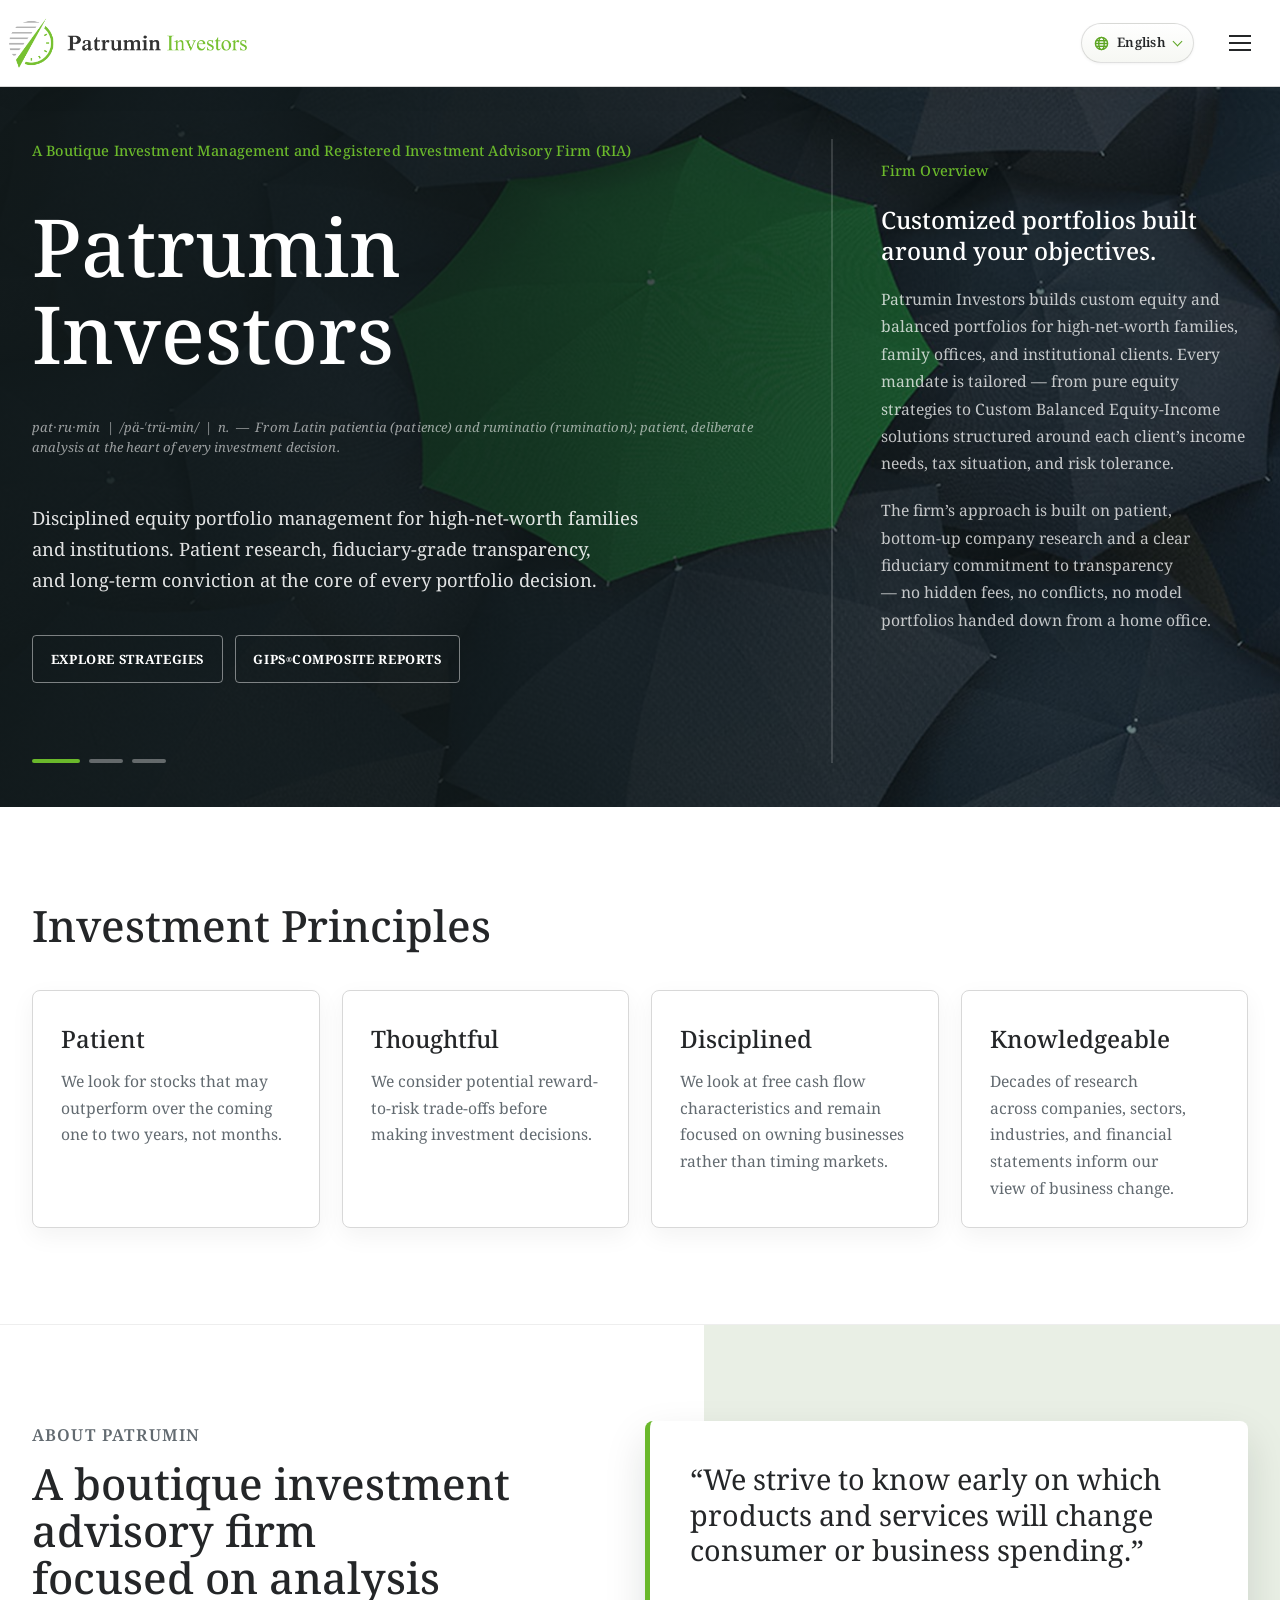
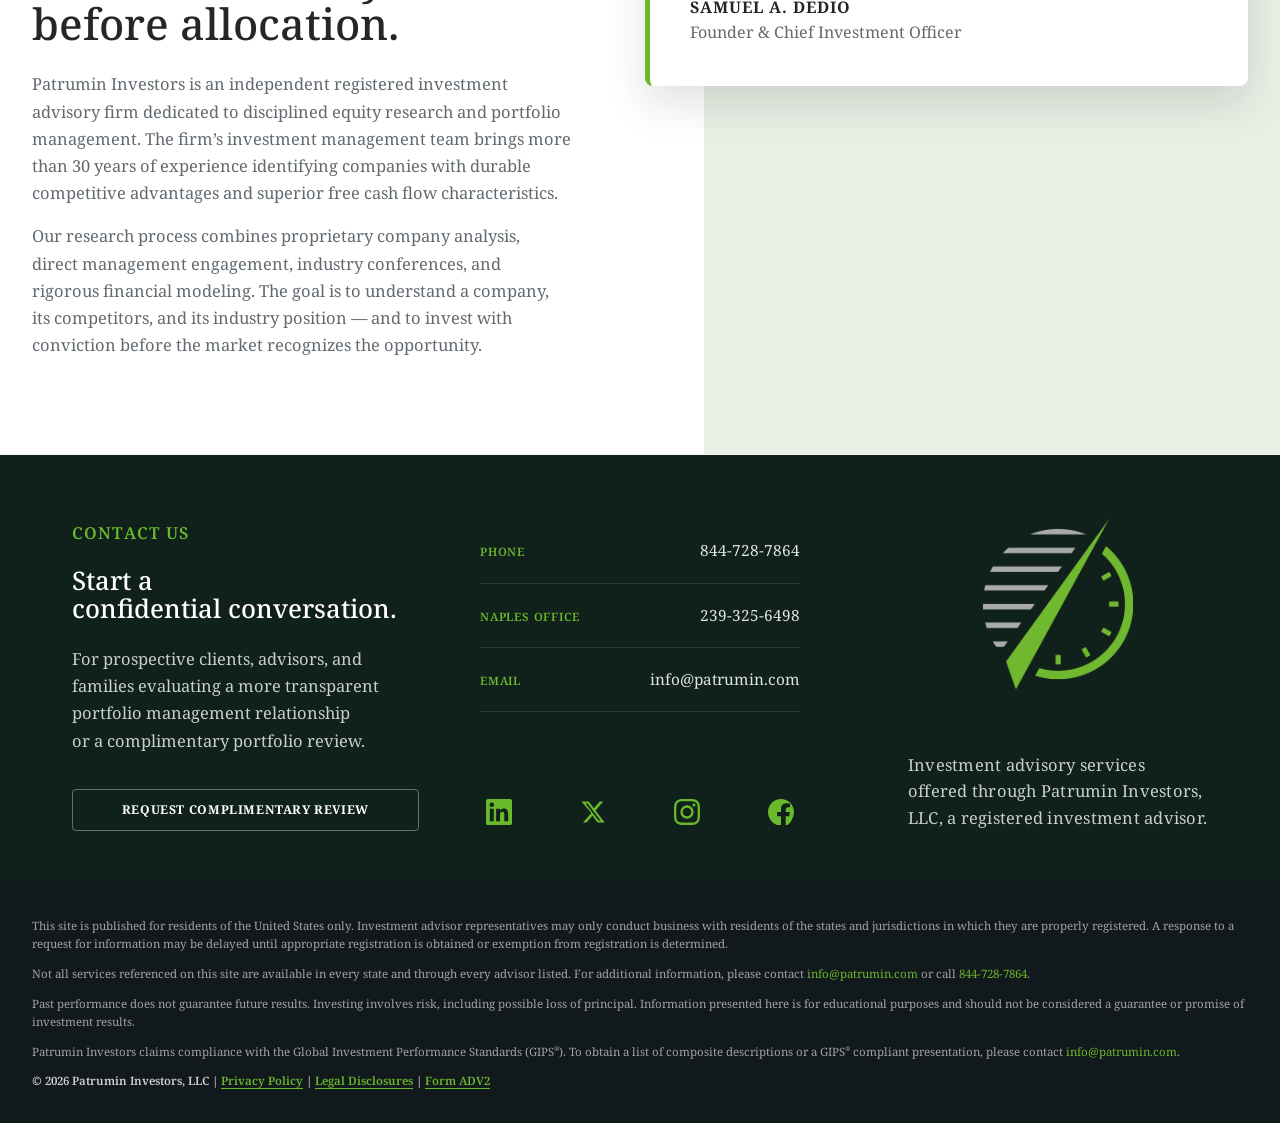
==== index.html @ ccf912de "made more visual changes" ====
<!DOCTYPE html>

<html lang="en">
<head>
<meta charset="utf-8"/>
<meta content="width=device-width, initial-scale=1" name="viewport"/>
<title>Patrumin Investors | Disciplined Equity Portfolio Management</title>
<meta content="Patrumin Investors is a boutique registered investment advisor focused on disciplined equity portfolio management, fiduciary transparency, and long-term company research." name="description"/>
<link href="styles.css?v=37" rel="stylesheet"/>
</head>
<body>
<a class="skip-link" data-i18n="skip" href="#main">Skip to content</a>
<header class="site-header">
<nav aria-label="Primary navigation" class="main-nav">
<a aria-label="Patrumin Investors home" class="brand" href="index.html">
<img alt="Patrumin Investors" src="assets/patrumin-logo-clean.png"/>
</a>
<button aria-controls="site-menu" aria-expanded="false" class="nav-toggle" type="button">
<span class="nav-toggle__line"></span>
<span class="nav-toggle__line"></span>
<span class="nav-toggle__line"></span>
<span class="sr-only">Menu</span>
</button>
<div class="nav-links" id="site-menu">
<a data-i18n="navPhilosophy" href="index.html#philosophy">Investment Philosophy</a>
<div class="nav-item nav-item--has-menu">
<a class="nav-trigger" data-i18n="navStrategies" href="strategies.html">Equity Strategies</a>
<div aria-label="Equity investment strategies" class="nav-menu">
<a data-i18n="navSmallcap" href="strategies.html#strategy-smallcap">U.S. Smallcap Equity</a>
<a data-i18n="navDividends" href="strategies.html#strategy-dividends-plus">U.S. Dividends Plus+</a>
<a data-i18n="navAllcap" href="strategies.html#strategy-allcap">U.S. Allcap Equity</a>
<a data-i18n="navSmicrocap" href="strategies.html#strategy-smicrocap">U.S. SMICROCAP Growth</a>
<a data-i18n="navBalancedEqIncome" href="strategies.html#strategy-balanced-equity-income">Custom Balanced Equity-Income</a>
<a data-i18n="navCustomBalanced" href="strategies.html#strategy-custom-balanced">Custom Balanced</a>
</div>
</div>
<a data-i18n="navGipsComposite" href="gips.html">GIPS<sup class="reg">®</sup> Reports</a>
<a data-i18n="navPerformance" href="performance.html">Equity Performance</a>
<a data-i18n="navInsights" href="insights.html">Insights</a>
<a data-i18n="navAbout" href="about.html">About</a>
<a data-i18n="navContact" href="#contact">Contact Us</a>
</div>
<div aria-label="Utilities" class="nav-aux">
<label class="language-switch" for="language-select">
<svg aria-hidden="true" class="lang-globe" fill="none" height="13" stroke="currentColor" stroke-width="1.5" viewbox="0 0 16 16" width="13"><circle cx="8" cy="8" r="6.5"></circle><ellipse cx="8" cy="8" rx="2.9" ry="6.5"></ellipse><line x1="1.5" x2="14.5" y1="8" y2="8"></line><line x1="2" x2="14" y1="5" y2="5"></line><line x1="2" x2="14" y1="11" y2="11"></line></svg>
<span aria-hidden="true" class="language-switch__label">English</span>
<select aria-label="Select language" id="language-select">
<option value="en">English</option>
<option value="zh">中文</option>
<option value="es">Español</option>
<option value="fr">Français</option>
<option value="ja">日本語</option>
</select>
</label>
</div>
</nav>
</header>
<main id="main">
<!-- ── Hero ─────────────────────────────────────────────────── -->
<section aria-labelledby="hero-title" class="hero" id="home">
<div aria-hidden="true" class="hero-media">
<div class="hero-slide hero-slide--photo-one is-active"></div>
<div class="hero-slide hero-slide--photo-two"></div>
<div class="hero-slide hero-slide--photo-three"></div>
</div>
<div class="hero__content section-shell">
<div class="hero__left">
          <p class="eyebrow" data-i18n="heroEyebrow">A Boutique Investment Management and Registered Investment Advisory Firm (RIA)</p>
          <h1 data-i18n="heroTitle" id="hero-title">Patrumin Investors</h1>
          <div aria-label="Etymology of Patrumin" class="hero-definition">
            <span data-i18n="heroDefinition">pat&#183;ru&#183;min&nbsp;&nbsp;|&nbsp;&nbsp;/p&#228;-&#712;tr&#252;-min/&nbsp;&nbsp;|&nbsp;&nbsp;n.&nbsp;&nbsp;&mdash;&nbsp;&nbsp;From Latin <em>patientia</em> (patience) and <em>ruminatio</em> (rumination); patient, deliberate analysis at the heart of every investment decision.</span>
          </div>
          <p data-i18n="heroSubtitle">Disciplined equity portfolio management for high-net-worth families and institutions. Patient research, fiduciary-grade transparency, and long-term conviction at the core of every portfolio decision.</p>
          <div class="button-row">
            <a class="button button--primary" data-i18n="heroPrimary" href="strategies.html">Explore Strategies</a>
            <a class="button button--secondary" data-i18n="heroSecondary" href="gips.html">GIPS<sup class="reg">&reg;</sup> Composite Reports</a>
          </div>
          <div aria-label="Hero image carousel" class="hero-controls">
            <button class="hero-dot is-active" type="button" data-slide="0" aria-label="Show hero image 1" aria-current="true"></button>
            <button class="hero-dot" type="button" data-slide="1" aria-label="Show hero image 2"></button>
            <button class="hero-dot" type="button" data-slide="2" aria-label="Show hero image 3"></button>
          </div>
        </div>
<div class="hero__right">
<p class="eyebrow" data-i18n="heroRightEyebrow">Firm Overview</p>
<h2 class="hero__right-heading" data-i18n="heroRightTitle">Customized portfolios built around your objectives.</h2>
<p data-i18n="heroRightP1">Patrumin Investors builds custom equity and balanced portfolios for high-net-worth families, family offices, and institutional clients. Every mandate is tailored — from pure equity strategies to Custom Balanced Equity-Income solutions structured around each client’s income needs, tax situation, and risk tolerance.</p>
<p data-i18n="heroRightP2">The firm’s approach is built on patient, bottom-up company research and a clear fiduciary commitment to transparency — no hidden fees, no conflicts, no model portfolios handed down from a home office.</p>
</div>
</div>
</section>
<!-- ── Firm Overview ──────────────────────────────────────────── -->
<section class="overview section-padding">
<div class="section-shell overview__grid" data-i18n-html="overview">
<div>
<p class="eyebrow">Firm Overview</p>
<h2>Customized portfolios built around your objectives.</h2>
</div>
<div class="overview__copy">
<p>
              Patrumin Investors builds custom equity and balanced portfolios for high-net-worth families, family offices, and institutional clients. Every mandate is tailored — from pure equity strategies to Custom Balanced Equity-Income solutions that combine stock selection with fixed income, structured around each client’s income needs, tax situation, and risk tolerance.
            </p>
<p>
              The firm’s approach is built on patient, bottom-up company research and a clear fiduciary commitment to transparency — no hidden fees, no conflicts, no model portfolios handed down from a home office.
            </p>
</div>
</div>
</section>
<!-- ── Investment Principles ──────────────────────────────────── -->
<section aria-labelledby="principles-title" class="principles section-padding" id="philosophy">
<div class="section-shell" data-i18n-html="principles">
<div class="section-heading">
<h2 id="principles-title">Investment Principles</h2>
</div>
<div class="card-grid card-grid--four">
<article class="principle-card">
<h3>Patient</h3>
<p>We look for stocks that may outperform over the coming one to two years, not months.</p>
</article>
<article class="principle-card">
<h3>Thoughtful</h3>
<p>We consider potential reward-to-risk trade-offs before making investment decisions.</p>
</article>
<article class="principle-card">
<h3>Disciplined</h3>
<p>We look at free cash flow characteristics and remain focused on owning businesses rather than timing markets.</p>
</article>
<article class="principle-card">
<h3>Knowledgeable</h3>
<p>Decades of research across companies, sectors, industries, and financial statements inform our view of business change.</p>
</article>
</div>
</div>
</section>
<!-- ── About Patrumin ─────────────────────────────────────────── -->
<section aria-labelledby="about-title" class="about section-padding" id="about">
<div class="section-shell about__grid" data-i18n-html="about">
<div class="about__main">
<p class="eyebrow">About Patrumin</p>
<h2 id="about-title">A boutique investment advisory firm focused on analysis before allocation.</h2>
<p>
              Patrumin Investors is an independent registered investment advisory firm dedicated
              to disciplined equity research and portfolio management. The firm’s investment
              management team brings more than 30 years of experience identifying companies
              with durable competitive advantages and superior free cash flow characteristics.
            </p>
<p>
              Our research process combines proprietary company analysis, direct management
              engagement, industry conferences, and rigorous financial modeling. The goal is
              to understand a company, its competitors, and its industry position — and to
              invest with conviction before the market recognizes the opportunity.
            </p>
</div>
<aside aria-labelledby="leader-title" class="leader-panel">
<p class="quote">
              “We strive to know early on which products and services will
              change consumer or business spending.”
            </p>
<h3 id="leader-title">Samuel A. Dedio</h3>
<p>Founder &amp; Chief Investment Officer</p>
</aside>
</div>
</section>
<!-- ── Contact ────────────────────────────────────────────────── -->
<section aria-labelledby="contact-title" class="contact section-padding" id="contact">
<div class="section-shell contact__grid">
<div>
<p class="eyebrow" data-i18n="contactEyebrow">Contact Us</p>
<h2 data-i18n="contactTitle" id="contact-title">Start a confidential conversation.</h2>
<p data-i18n="contactBlurb">
              For prospective clients, advisors, and families evaluating a more
              transparent portfolio management relationship or a complimentary
              portfolio review.
            </p>
<a class="button button--primary" href="mailto:info@patrumin.com?subject=Patrumin%20Portfolio%20Review%20Request"><span data-i18n="contactCta">Request Complimentary Review</span></a>
</div>
<div aria-label="Contact options" class="contact-actions">
<a class="contact-link" href="tel:+18447287864">
<span data-i18n="contactPhoneLabel">Phone</span>
              844-728-7864
            </a>
<a class="contact-link" href="tel:+12393256498">
<span data-i18n="contactOfficeLabel">Naples Office</span>
              239-325-6498
            </a>
<a class="contact-link" href="mailto:info@patrumin.com">
<span data-i18n="contactEmailLabel">Email</span>
              info@patrumin.com
            </a>
<div aria-label="Social media links" class="contact-social">
<a aria-label="Patrumin Investors on LinkedIn" class="social-btn linkedin" href="https://www.linkedin.com/company/10127582" rel="noopener noreferrer" target="_blank">
<svg aria-hidden="true" fill="currentColor" height="22" viewbox="0 0 24 24" width="22"><path d="M20.447 20.452h-3.554v-5.569c0-1.328-.027-3.037-1.852-3.037-1.853 0-2.136 1.445-2.136 2.939v5.667H9.351V9h3.414v1.561h.046c.477-.9 1.637-1.85 3.37-1.85 3.601 0 4.267 2.37 4.267 5.455v6.286zM5.337 7.433a2.062 2.062 0 01-2.063-2.065 2.064 2.064 0 112.063 2.065zm1.782 13.019H3.555V9h3.564v11.452zM22.225 0H1.771C.792 0 0 .774 0 1.729v20.542C0 23.227.792 24 1.771 24h20.451C23.2 24 24 23.227 24 22.271V1.729C24 .774 23.2 0 22.222 0h.003z"></path></svg>
</a>
<a aria-label="Patrumin Investors on X" class="social-btn x-corp" href="https://x.com/Patrumin" rel="noopener noreferrer" target="_blank">
<svg aria-hidden="true" fill="currentColor" height="22" viewbox="0 0 24 24" width="22"><path d="M18.244 2.25h3.308l-7.227 8.26 8.502 11.24H16.17l-4.714-6.231-5.401 6.231H2.748l7.73-8.835L1.254 2.25H8.08l4.713 6.231zm-1.161 17.52h1.833L7.084 4.126H5.117z"></path></svg>
</a>
<a aria-label="Patrumin Investors on Instagram" class="social-btn instagram" href="https://www.instagram.com/patrumininvestors" rel="noopener noreferrer" target="_blank">
<svg aria-hidden="true" fill="url(#ig-gradient)" height="22" viewbox="0 0 24 24" width="22"><defs><radialGradient id="ig-gradient" cx="0.3" cy="1.07" r="1.35"><stop offset="0" stop-color="#fdf497"/><stop offset="0.05" stop-color="#fdf497"/><stop offset="0.45" stop-color="#fd5949"/><stop offset="0.6" stop-color="#d6249f"/><stop offset="0.9" stop-color="#285AEB"/></radialGradient></defs><path d="M12 0C8.74 0 8.333.015 7.053.072 5.775.132 4.905.333 4.14.63c-.789.306-1.459.717-2.126 1.384S.935 3.35.63 4.14C.333 4.905.131 5.775.072 7.053.012 8.333 0 8.74 0 12c0 3.259.014 3.668.072 4.948.06 1.277.261 2.148.558 2.913.306.788.717 1.459 1.384 2.126.667.666 1.336 1.079 2.126 1.384.766.296 1.636.499 2.913.558C8.333 23.988 8.74 24 12 24c3.259 0 3.668-.014 4.948-.072 1.277-.06 2.148-.262 2.913-.558.788-.306 1.459-.718 2.126-1.384.666-.667 1.079-1.335 1.384-2.126.296-.765.499-1.636.558-2.913.06-1.28.072-1.689.072-4.948 0-3.259-.014-3.667-.072-4.947-.06-1.277-.262-2.149-.558-2.913-.306-.789-.718-1.459-1.384-2.126C21.319 1.347 20.651.935 19.86.63c-.765-.297-1.636-.499-2.913-.558C15.667.012 15.26 0 12 0zm0 2.16c3.203 0 3.585.016 4.85.071 1.17.055 1.805.249 2.227.415.562.217.96.477 1.382.896.419.42.679.819.896 1.381.164.422.36 1.057.413 2.227.057 1.266.07 1.646.07 4.85s-.015 3.585-.074 4.85c-.061 1.17-.256 1.805-.421 2.227-.224.562-.479.96-.899 1.382-.419.419-.824.679-1.38.896-.42.164-1.065.36-2.235.413-1.274.057-1.649.07-4.859.07-3.211 0-3.586-.015-4.859-.074-1.171-.061-1.816-.256-2.236-.421-.569-.224-.96-.479-1.379-.899-.421-.419-.69-.824-.9-1.38-.165-.42-.359-1.065-.42-2.235-.045-1.26-.061-1.649-.061-4.844 0-3.196.016-3.586.061-4.861.061-1.17.255-1.814.42-2.234.21-.57.479-.96.9-1.381.419-.419.81-.689 1.379-.898.42-.166 1.051-.361 2.221-.421 1.275-.045 1.65-.06 4.859-.06l.045.03zm0 3.678a6.162 6.162 0 100 12.324 6.162 6.162 0 000-12.324zM12 16c-2.21 0-4-1.79-4-4s1.79-4 4-4 4 1.79 4 4-1.79 4-4 4zm7.846-10.405a1.441 1.441 0 01-2.88 0 1.44 1.44 0 012.88 0z"></path></svg>
</a>
<a aria-label="Patrumin Investors on Facebook" class="social-btn facebook" href="https://www.facebook.com/patrumin" rel="noopener noreferrer" target="_blank">
<svg aria-hidden="true" fill="currentColor" height="22" viewbox="0 0 24 24" width="22"><path d="M24 12.073c0-6.627-5.373-12-12-12s-12 5.373-12 12c0 5.99 4.388 11.954 12 12.873v-9.107H8.468V12.06h3.532V9.39c0-3.487 2.078-5.415 5.253-5.415 1.522 0 3.114.272 3.114.272v3.427h-1.754c-1.726 0-2.265 1.072-2.265 2.17v2.21h3.85l-.615 3.807h-3.235v9.108C19.612 24.027 24 18.062 24 12.073z"></path></svg>
</a>
</div>
</div>
<div class="contact-brand">
<img alt="Patrumin Investors" class="contact-brand__mark" src="assets/patrumin-mark-hd.png"/>
<p class="contact-brand__note" data-i18n="footerAdvisory">Investment advisory services offered through Patrumin Investors, LLC, a registered investment advisor.</p>
</div>
</div>
</section>
</main>
<footer class="site-footer">
<div class="section-shell footer-disclosures" data-i18n-html="footerDisclosures">
<p>This site is published for residents of the United States only. Investment advisor representatives may only conduct business with residents of the states and jurisdictions in which they are properly registered. A response to a request for information may be delayed until appropriate registration is obtained or exemption from registration is determined.</p>
<p>Not all services referenced on this site are available in every state and through every advisor listed. For additional information, please contact <a href="mailto:info@patrumin.com">info@patrumin.com</a> or call <a href="tel:+18447287864">844-728-7864</a>.</p>
<p>Past performance does not guarantee future results. Investing involves risk, including possible loss of principal. Information presented here is for educational purposes and should not be considered a guarantee or promise of investment results.</p>
<p>Patrumin Investors claims compliance with the Global Investment Performance Standards (GIPS<sup class="reg">®</sup>). To obtain a list of composite descriptions or a GIPS<sup class="reg">®</sup> compliant presentation, please contact <a href="mailto:info@patrumin.com">info@patrumin.com</a>.</p>
<p class="footer-meta">© 2026 Patrumin Investors, LLC | <a href="privacy.html">Privacy Policy</a> | <a href="legal.html">Legal Disclosures</a> | <a href="https://www.patrumin.com/form-adv" rel="noopener" target="_blank">Form ADV2</a></p>
</div>
</footer>
<!-- GIPS<sup class="reg">®</sup> Email Capture Modal -->
<div aria-hidden="true" aria-labelledby="gips-modal-title" aria-modal="true" class="gips-modal" id="gips-modal" role="dialog">
<div class="gips-modal__backdrop" onclick="closeGipsModal()"></div>
<div class="gips-modal__box" role="document">
<button aria-label="Close dialog" class="gips-modal__close" onclick="closeGipsModal()">×</button>
<p class="card-kicker" id="gips-modal-report-name"></p>
<h3 id="gips-modal-title">Access GIPS<sup class="reg">®</sup> Composite Report</h3>
<p class="gips-modal__desc" data-i18n="gipsModalDesc">Please provide your contact information. Patrumin Investors maintains a record of all composite report distributions as required under GIPS<sup class="reg">®</sup> standards.</p>
<form id="gips-download-form" novalidate="">
<div class="gips-modal__field">
<label data-i18n="gipsModalNameLabel" for="gips-name">Full Name <span aria-hidden="true" class="gips-modal__req">*</span></label>
<input autocomplete="name" id="gips-name" placeholder="First and last name" required="" type="text"/>
</div>
<div class="gips-modal__field">
<label data-i18n="gipsModalEmailLabel" for="gips-email">Email Address <span aria-hidden="true" class="gips-modal__req">*</span></label>
<input autocomplete="email" id="gips-email" placeholder="your@email.com" required="" type="email"/>
</div>
<button class="button button--primary gips-modal__submit" data-i18n="gipsModalSubmit" type="submit">Access Report</button>
<p class="gips-modal__privacy" data-i18n="gipsModalPrivacy">By submitting this form, you agree to receive communications from Patrumin Investors regarding its services. We will never sell your personal information to third parties. A record of this submission is retained as required under GIPS<sup class="reg">®</sup> standards.</p>
</form>
<div class="gips-modal__success" id="gips-modal-success" style="display:none;">
<p data-i18n="gipsModalThanks"><strong>Thanks for your interest!</strong></p>
<div class="gips-modal__check">✓</div>
<p class="gips-modal__note" id="gips-modal-note"></p>
<button class="button button--primary gips-modal__submit" data-i18n="gipsModalClose" onclick="closeGipsModal()">Close</button>
</div>
</div>
</div>
<script src="script.js?v=15"></script>
</body>
</html>
---- styles.css ----
@import url('https://fonts.googleapis.com/css2?family=Noto+Serif:ital,wght@0,400;0,500;0,700;1,400&display=swap');

:root {
  --green: #6ab82b;
  --green-dark: #5da522;
  --green-hover: #4a8a1a;
  --brand-gray: #b2b2b2;
  --charcoal: #242628;
  --charcoal-2: #303438;
  --ink: #1d2023;
  --muted: #626a70;
  --line: #d8d8d8;
  --soft-line: #eeeeee;
  --white: #ffffff;
  --off-white: #f6f7f3;
  --mist: #e9efe5;
  --deep: #11191d;
  --shadow: 0 18px 42px rgba(18, 28, 24, 0.13);
  --header-height: 76px;
  --font-body: "Iskoola Pota", "Noto Serif", Georgia, "Times New Roman", serif;
  --font-heading: "Iskoola Pota", "Noto Serif", Georgia, "Times New Roman", serif;
}

* {
  box-sizing: border-box;
}

html {
  scroll-behavior: smooth;
}

html,
body {
  overflow-x: clip; /* hard stop on sideways scroll from any stray wide element */
}

body {
  margin: 0;
  color: var(--ink);
  background: var(--white);
  font-family: var(--font-body);
  font-size: 16px;
  line-height: 1.65;
  text-rendering: optimizeLegibility;
}

body.nav-open {
  overflow: hidden;
}

img {
  display: block;
  max-width: 100%;
}

a {
  color: inherit;
  text-decoration: none;
}

a:hover {
  color: var(--green-dark);
}

p {
  margin: 0;
}

p + p {
  margin-top: 1rem;
}

h1,
h2,
h3 {
  margin: 0;
  color: var(--charcoal);
  font-family: var(--font-heading);
  font-weight: 500;
  line-height: 1.08;
  letter-spacing: 0;
}

h1 {
  color: var(--white);
  font-size: 4rem;
}

h2 {
  font-size: 2.7rem;
}

h3 {
  font-size: 1.35rem;
}

.skip-link {
  position: absolute;
  left: 1rem;
  top: 1rem;
  z-index: 1000;
  padding: 0.75rem 1rem;
  color: var(--white);
  background: var(--charcoal);
  transform: translateY(-150%);
}

.skip-link:focus {
  transform: translateY(0);
}

:focus-visible {
  outline: 2px solid rgba(93, 165, 34, 0.55);
  outline-offset: 3px;
}

.section-shell {
  width: calc(100% - 64px);
  max-width: none;
  margin: 0 auto;
}

.section-padding {
  padding: 96px 0;
}

.section-padding--topless {
  padding-top: 0;
}

.site-header {
  position: sticky;
  top: 0;
  z-index: 100;
  background: rgba(255, 255, 255, 0.97);
  border-bottom: 1px solid var(--soft-line);
  box-shadow: 0 8px 24px rgba(0, 0, 0, 0.04);
  backdrop-filter: blur(14px);
}

.topline {
  color: var(--white);
  background: var(--charcoal);
  font-size: 0.8rem;
}

.topline__inner {
  width: min(1180px, calc(100% - 48px));
  min-height: 48px;
  margin: 0 auto;
  padding: 0.45rem 0;
  display: flex;
  align-items: center;
  justify-content: space-between;
  gap: 1rem;
}

.topline__inner > span {
  color: rgba(255, 255, 255, 0.86);
  font-size: 0.76rem;
  font-weight: 600;
  text-transform: uppercase;
  letter-spacing: 0.04em;
}

.topline a {
  font-weight: 600;
}

.topline__actions {
  display: flex;
  align-items: center;
  justify-content: flex-end;
  gap: 0.75rem;
}

/* ── Social icons ── */
.social-links {
  display: flex;
  align-items: center;
  gap: 0.4rem;
}

.social-links a {
  width: 32px;
  height: 32px;
  display: inline-flex;
  align-items: center;
  justify-content: center;
  border: 1px solid rgba(255, 255, 255, 0.22);
  border-radius: 999px;
  color: var(--white);
  background: rgba(255, 255, 255, 0.08);
  font-size: 0.72rem;
  font-weight: 800;
  line-height: 1;
  transition:
    background-color 220ms ease,
    border-color 220ms ease,
    color 220ms ease,
    transform 220ms ease;
}

/* Platform-specific hover colours */
.social-links a.social-link--linkedin:hover,
.social-links a.social-link--linkedin:focus-visible {
  background: #0A66C2;
  border-color: #0A66C2;
  color: var(--white);
  transform: translateY(-1px);
}

.social-links a.social-link--x:hover,
.social-links a.social-link--x:focus-visible {
  background: #111111;
  border-color: #111111;
  color: var(--white);
  transform: translateY(-1px);
}

.social-links a.social-link--facebook:hover,
.social-links a.social-link--facebook:focus-visible {
  background: #1877F2;
  border-color: #1877F2;
  color: var(--white);
  transform: translateY(-1px);
}

/* Footer social on dark bg */
.footer-social .social-links a.social-link--linkedin:hover {
  background: #0A66C2;
  border-color: #0A66C2;
}
.footer-social .social-links a.social-link--x:hover {
  background: #111111;
  border-color: #111111;
}
.footer-social .social-links a.social-link--facebook:hover {
  background: #1877F2;
  border-color: #1877F2;
}

/* ── Language switcher ── */
.language-switch {
  position: relative;
  display: inline-flex;
  align-items: center;
  min-height: 32px;
  gap: 0.35rem;
  padding: 0 0.65rem;
  border: 1px solid rgba(255, 255, 255, 0.18);
  border-radius: 999px;
  color: rgba(255, 255, 255, 0.7);
  background: rgba(255, 255, 255, 0.06);
  font-size: 0.74rem;
  font-weight: 500;
  transition: border-color 200ms ease;
}

.language-switch:hover {
  border-color: rgba(255, 255, 255, 0.32);
}

.language-switch::after {
  content: "";
  width: 6px;
  height: 6px;
  flex-shrink: 0;
  border-right: 1.5px solid rgba(255,255,255,0.5);
  border-bottom: 1.5px solid rgba(255,255,255,0.5);
  transform: translateY(-2px) rotate(45deg);
  pointer-events: none;
}

.language-switch select {
  appearance: none;
  width: auto;
  min-width: 0;
  max-width: 72px;
  height: 30px;
  border: 0;
  border-radius: 0;
  color: var(--white);
  background: transparent;
  font: inherit;
  font-size: 0.74rem;
  padding: 0;
  cursor: pointer;
}

.language-switch select:focus-visible {
  outline: 0;
}

.language-switch:focus-within {
  outline: 2px solid rgba(106, 184, 43, 0.45);
  outline-offset: 2px;
}

.language-switch option {
  color: var(--white);
  background: var(--charcoal);
}

/* ── Main nav ── */
.main-nav {
  width: 100%;
  min-height: 76px;
  margin: 0;
  padding: 0 18px 0 8px;
  display: flex;
  align-items: center;
  gap: 1.5rem;
}

.brand {
  flex: 0 0 auto;
}

.brand img {
  width: 280px;
  height: auto;
}

.nav-links {
  flex: 1;
  display: flex;
  align-items: center;
  justify-content: flex-end;
  gap: 1.3rem;
  color: var(--charcoal);
  font-size: 0.84rem;
  font-weight: 500;
  letter-spacing: 0.01em;
}

.nav-links > a:not(.nav-cta),
.nav-trigger {
  position: relative;
  padding: 0.3rem 0;
  font-weight: 500;
  white-space: nowrap;
}

.nav-links > a:not(.nav-cta)::after,
.nav-trigger::after {
  content: "";
  position: absolute;
  left: 0;
  right: 0;
  bottom: 0;
  height: 2px;
  background: var(--green-dark);
  transform: scaleX(0);
  transform-origin: left;
  transition: transform 180ms ease;
}

.nav-links > a:not(.nav-cta):hover::after,
.nav-links > a:not(.nav-cta):focus-visible::after,
.nav-trigger:hover::after,
.nav-trigger:focus-visible::after {
  transform: scaleX(1);
}

.nav-item {
  position: relative;
}

/* ── Strategy submenu: hidden on desktop (plain link with underline
   highlight); shown inline inside the collapsed hamburger menu ── */
.nav-menu {
  display: none;
}

.nav-menu a {
  display: block;
  padding: 0.6rem 0.8rem;
  border-radius: 6px;
  color: var(--muted);
  font-size: 0.78rem;
  font-weight: 400;
  line-height: 1.3;
  letter-spacing: 0;
  transition: background 150ms ease, color 150ms ease;
}

.nav-menu a:hover,
.nav-menu a:focus-visible {
  color: var(--ink);
  background: var(--off-white);
}

/* ── Buttons ── */
.nav-cta,
.button {
  display: inline-flex;
  min-height: 42px;
  align-items: center;
  justify-content: center;
  padding: 0.7rem 1.1rem;
  border: 1px solid transparent;
  border-radius: 4px;
  font-family: var(--font-body);
  font-size: 0.8rem;
  font-weight: 700;
  line-height: 1.15;
  text-align: center;
  cursor: pointer;
  appearance: none;
  -webkit-appearance: none;
  text-transform: uppercase;
  letter-spacing: 0.04em;
  transition:
    background-color 420ms cubic-bezier(0.22, 1, 0.36, 1),
    border-color 420ms cubic-bezier(0.22, 1, 0.36, 1),
    color 420ms cubic-bezier(0.22, 1, 0.36, 1),
    box-shadow 420ms cubic-bezier(0.22, 1, 0.36, 1);
}

.nav-cta,
.button--primary,
.button--secondary {
  color: var(--white);
  background: var(--green-dark);
  border-color: transparent;
}

.nav-cta:hover,
.button--primary:hover,
.button--secondary:hover {
  color: var(--white);
  background: var(--green-hover);
  box-shadow: 0 6px 18px rgba(26, 74, 10, 0.22);
}

.nav-cta:active,
.button:active {
  transition-duration: 100ms;
}

/* Nav CTA — slightly more compact than hero/section buttons */
.nav-cta {
  min-height: 36px;
  padding: 0.5rem 0.9rem;
  font-size: 0.72rem;
}

.button-row {
  display: flex;
  flex-wrap: wrap;
  gap: 0.75rem;
  margin-top: 2rem;
}

.nav-toggle {
  display: none;
  width: 44px;
  height: 44px;
  align-items: center;
  justify-content: center;
  flex-direction: column;
  gap: 5px;
  border: none;
  background: transparent;
  cursor: pointer;
}

.nav-toggle__line {
  width: 22px;
  height: 2px;
  background: var(--charcoal);
  transition: transform 320ms cubic-bezier(0.22, 1, 0.36, 1);
}

/* Open menu: the lines drift apart; they glide back when it closes */
.main-nav.is-open .nav-toggle__line:first-child {
  transform: translateY(-4px);
}

.main-nav.is-open .nav-toggle__line:last-of-type {
  transform: translateY(4px);
}

.sr-only {
  position: absolute;
  width: 1px;
  height: 1px;
  padding: 0;
  margin: -1px;
  overflow: hidden;
  clip: rect(0, 0, 0, 0);
  white-space: nowrap;
  border: 0;
}

/* ── Nav utilities (formerly in topline) ── */
.nav-aux {
  flex-shrink: 0;
  display: flex;
  align-items: center;
  gap: 0.45rem;
  padding-left: 1rem;
  border-left: 1px solid var(--soft-line);
}

.nav-aux .social-links a {
  width: 28px;
  height: 28px;
  border-color: rgba(0, 0, 0, 0.13);
  color: var(--charcoal);
  background: transparent;
  font-size: 0.65rem;
}

.nav-aux .social-links a:hover,
.nav-aux .social-links a:focus-visible {
  border-color: transparent;
}

/* Language switcher — sleek pill with full language names */
.nav-aux .language-switch {
  min-height: 40px;
  gap: 0;
  padding: 0 12px; /* globe and chevron sit as far from the sides as from the top */
  color: var(--charcoal-2);
  background: linear-gradient(180deg, var(--white) 0%, var(--off-white) 100%);
  border: 1px solid rgba(0, 0, 0, 0.12);
  box-shadow: 0 1px 3px rgba(0, 0, 0, 0.05);
  transition:
    border-color 240ms ease,
    box-shadow 240ms ease,
    transform 240ms ease;
}

.nav-aux .language-switch:hover {
  border-color: var(--green-dark);
  box-shadow: 0 3px 14px rgba(93, 165, 34, 0.22);
  transform: translateY(-1px);
}

.nav-aux .language-switch::after {
  border-right-color: var(--green-dark);
  border-bottom-color: var(--green-dark);
}

/* Select stretches invisibly over the entire pill — every pixel is clickable.
   The visible text is the .language-switch__label span, synced by script.js. */
.nav-aux .language-switch select {
  position: absolute;
  inset: 0;
  width: 100%;
  max-width: none;
  height: 100%;
  opacity: 0;
  cursor: pointer;
}

.language-switch__label {
  flex: 1;
  text-align: center; /* centered between globe and chevron */
  padding: 0 8px;
  color: var(--charcoal);
  font-size: 0.82rem;
  font-weight: 600;
  letter-spacing: 0.02em;
  white-space: nowrap;
}

.nav-aux .lang-globe {
  width: 15px;
  height: 15px;
  color: var(--green-dark);
  opacity: 1;
}

.nav-aux .language-switch option {
  color: var(--ink);
  background: var(--white);
}

.lang-globe {
  flex-shrink: 0;
  opacity: 0.75;
}

main section[id] {
  scroll-margin-top: var(--header-height);
}

/* ── Hero ── */
.hero {
  position: relative;
  overflow: hidden;
  min-height: 680px;
  height: 80svh;
  max-height: 860px;
  display: flex;
  flex-direction: column;
  justify-content: center;
  color: var(--white);
  background: var(--deep);
}

/* Overview section is folded into the hero — hide standalone panel */
.overview {
  display: none;
}

.hero-media,
.hero-slide {
  position: absolute;
  inset: 0;
}

.hero-slide {
  opacity: 0;
  z-index: 1;
  background-position: center;
  background-size: cover;
  transition: opacity 900ms cubic-bezier(0.22, 1, 0.36, 1);
}

.hero-slide.is-active {
  opacity: 1;
  z-index: 2;
}

.hero-slide::after {
  content: "";
  position: absolute;
  inset: 0;
  background: linear-gradient(90deg, rgba(16, 24, 25, 0.94) 0%, rgba(16, 24, 25, 0.82) 42%, rgba(16, 24, 25, 0.48) 100%);
}

.hero-slide--photo-one {
  background-image: url("assets/patrumin-hero-slide-1.jpg");
}

.hero-slide--photo-two {
  background-image: url("assets/wall-street-sign.jpg");
  background-position: center 30%;
}

.hero-slide--photo-three {
  background-image: url("assets/charging-bull.jpg");
  background-position: center 40%;
}

.hero__content {
  position: relative;
  z-index: 2;
  flex: 1; /* fill the full hero height */
  padding-top: 52px;
  padding-bottom: 44px;
  display: flex;
  flex-direction: row;
  align-items: stretch; /* both columns top-align — eyebrows sit on the same line */
  gap: 4rem;
}

/* Desktop: type scaled up so the text spans the panel top to bottom */
@media (min-width: 881px) {
  .hero__left {
    justify-content: space-between;
  }

  .hero h1 {
    font-size: 5rem;
  }

  .hero .eyebrow {
    font-size: 1.02rem;
  }

  .hero-definition {
    font-size: 0.94rem;
  }

  .hero__left > p:not(.eyebrow) {
    font-size: 1.32rem;
    line-height: 1.65;
  }

  .hero__left .button {
    min-height: 48px;
    font-size: 0.88rem;
  }

  .hero__right-heading {
    font-size: 1.9rem;
  }

  .hero__right p {
    font-size: 1.1rem;
    line-height: 1.8;
  }
}

.hero__left {
  flex: 1;
  display: flex;
  flex-direction: column;
  gap: 1.2rem;
  min-width: 0;
}

/* Hero subtitle — two even, balanced lines */
.hero__left > p:not(.eyebrow) {
  max-width: none;
  color: rgba(255, 255, 255, 0.88);
  font-size: 1.15rem;
  line-height: 1.7;
  text-wrap: balance;
}

.hero__text {
  display: flex;
  flex-direction: column;
  gap: 0.6rem;
}

.hero__cta {
  display: flex;
  flex-direction: column;
  gap: 1rem;
  padding-top: 1rem;
}

.hero__right {
  flex: 1;
  display: flex;
  flex-direction: column;
  min-width: 0;
  padding-top: 0;
  border-left: 2px solid rgba(255, 255, 255, 0.15);
  padding-left: 3rem;
}

.hero__left .button-row {
  margin-top: 0.75rem;
  padding-top: 0;
}

.hero__left .hero-controls {
  padding-top: 1rem;
}

.hero__right .eyebrow {
  color: var(--green);
}

.hero__right-heading {
  color: var(--white);
  font-family: var(--font-heading);
  font-size: 1.85rem;
  font-weight: 500;
  line-height: 1.3;
  margin-top: 0.5rem;
  margin-bottom: 0;
}

.hero__right p {
  color: rgba(255, 255, 255, 0.74);
  font-size: 1.05rem;
  line-height: 1.8;
  margin-top: 1.2rem;
}

.eyebrow {
  margin-bottom: 0.8rem;
  color: var(--green-dark);
  font-size: 0.78rem;
  font-weight: 600;
  text-transform: uppercase;
  letter-spacing: 0.07em;
}

.hero .eyebrow {
  color: var(--green);
  font-size: 0.9rem;
  font-weight: 500;
  text-transform: none;
  letter-spacing: 0.01em;
}

.hero-definition {
  margin-top: 0.9rem;
  margin-bottom: 1rem;
  color: rgba(255, 255, 255, 0.58);
  font-size: 0.82rem;
  font-style: italic;
  font-weight: 400;
  line-height: 1.5;
  letter-spacing: 0.01em;
}

.hero__lede {
  max-width: 720px;
  margin-top: 1.2rem;
  color: var(--white);
  font-family: var(--font-heading);
  font-size: 1.6rem;
  line-height: 1.3;
}

.reg-mark {
  font-size: 0.42em;
  line-height: 0;
  vertical-align: super;
}

.hero__copy {
  max-width: 650px;
  margin-top: 1.1rem;
  color: rgba(255, 255, 255, 0.86);
  font-size: 1.05rem;
}

.hero-controls {
  display: flex;
  gap: 0.55rem;
  margin-top: 2rem;
}

.hero-dot {
  width: 34px;
  height: 4px;
  border: 0;
  border-radius: 999px;
  background: rgba(255, 255, 255, 0.34);
  cursor: pointer;
  transition:
    width 320ms cubic-bezier(0.22, 1, 0.36, 1),
    background-color 320ms cubic-bezier(0.22, 1, 0.36, 1);
}

.hero-dot.is-active {
  width: 48px;
  background: var(--green);
}

.hero-band {
  position: relative;
  z-index: 2;
  border-top: 1px solid rgba(255, 255, 255, 0.18);
  background: rgba(17, 25, 29, 0.74);
}

.hero-band__grid {
  min-height: 84px;
  display: grid;
  grid-template-columns: repeat(3, 1fr);
  align-items: center;
  gap: 1rem;
  color: rgba(255, 255, 255, 0.9);
  font-size: 0.84rem;
  font-weight: 600;
  text-transform: uppercase;
  letter-spacing: 0.04em;
}

.hero-band__grid span {
  padding-left: 1rem;
  border-left: 3px solid var(--green);
}

/* ── Overview ── */
.overview {
  background: var(--off-white);
}

.overview__grid,
.about__grid,
.review__grid,
.contact__grid {
  display: grid;
  grid-template-columns: 0.95fr 1.05fr;
  gap: 68px;
  align-items: start;
}

.overview__copy {
  color: var(--muted);
  font-size: 1.05rem;
}

.section-heading {
  max-width: 760px;
  margin-bottom: 40px;
}

.section-heading--wide {
  max-width: 860px;
}

.section-heading--full {
  max-width: none;
}

.section-heading p,
.about__main p,
.review__grid > div > p,
.contact__grid > div > p {
  color: var(--muted);
  font-size: 1.03rem;
}

/* ── Cards ── */
.card-grid {
  display: grid;
  gap: 22px;
}

.card-grid--four {
  grid-template-columns: repeat(4, 1fr);
}

.card-grid--three {
  grid-template-columns: repeat(3, 1fr);
}

.card-grid--two {
  grid-template-columns: repeat(2, 1fr);
}

.principle-card,
.feature-card,
.insight-card {
  min-height: 250px;
  padding: 30px;
  border: 1px solid var(--line);
  border-radius: 8px;
  background: var(--white);
  box-shadow: 0 8px 24px rgba(20, 28, 24, 0.05);
}

.principle-card {
  display: flex;
  flex-direction: column;
  min-height: 0; /* sized by content, not a fixed box */
  padding: 26px 28px;
}

.principle-card h3 {
  margin-top: 0;
  font-size: 1.5rem;
}

.principle-card p {
  margin-top: 0.8rem;
  font-size: 1.05rem;
  line-height: 1.7;
}

.principle-card h3,
.feature-card h3,
.insight-card h3 {
  margin-top: 0.6rem;
}

.principle-card p,
.feature-card p,
.insight-card p,
.strategy-callout p,
.review-list p {
  margin-top: 1rem;
  color: var(--muted);
  font-size: 0.98rem;
}

.card-kicker {
  color: var(--green-dark);
  font-size: 0.74rem;
  font-weight: 600;
  text-transform: uppercase;
  letter-spacing: 0.06em;
}

/* ── About ── */
.about {
  border-top: 1px solid var(--soft-line);
  border-bottom: 1px solid var(--soft-line);
  background:
    linear-gradient(90deg, var(--white) 0%, var(--white) 55%, var(--mist) 55%, var(--mist) 100%);
}

.leader-panel {
  padding: 40px;
  border-left: 5px solid var(--green);
  border-radius: 8px;
  background: var(--white);
  box-shadow: var(--shadow);
}

.leader-panel .quote {
  color: var(--charcoal);
  font-family: var(--font-heading);
  font-size: 1.8rem;
  line-height: 1.22;
}

.leader-panel h3 {
  margin-top: 2rem;
  font-family: var(--font-body);
  font-size: 1rem;
  font-weight: 700;
  text-transform: uppercase;
  letter-spacing: 0.06em;
}

.leader-panel h3 + p {
  margin-top: 0.2rem;
  color: var(--muted);
}

/* ── Strategy ── */
.strategy {
  background: var(--white);
}

.strategy-nav {
  display: flex;
  flex-wrap: wrap;
  gap: 0.6rem;
  margin-bottom: 30px;
}

.strategy-nav a {
  display: inline-flex;
  min-height: 38px;
  align-items: center;
  padding: 0.55rem 0.9rem;
  border: 1px solid var(--line);
  border-radius: 999px;
  color: var(--charcoal);
  background: var(--off-white);
  font-size: 0.8rem;
  font-weight: 500;
  transition: background 420ms cubic-bezier(0.22, 1, 0.36, 1), border-color 420ms cubic-bezier(0.22, 1, 0.36, 1), color 420ms cubic-bezier(0.22, 1, 0.36, 1);
}

.strategy-nav a:hover,
.strategy-nav a:focus-visible {
  color: var(--white);
  border-color: var(--green-dark);
  background: var(--green-dark);
}

.strategy-list {
  display: grid;
  gap: 80px;
}

.strategy-panel {
  display: flex;
  flex-direction: column;
  scroll-margin-top: calc(var(--header-height) + 24px);
  margin-bottom: 32px;
  padding: 36px 40px;
  border: 1px solid var(--line);
  border-radius: 8px;
  background: var(--white);
  box-shadow: 0 8px 24px rgba(20, 28, 24, 0.05);
}

.strategy-panel__top {
  display: flex;
  justify-content: space-between;
  align-items: flex-start;
  gap: 2rem;
  margin-bottom: 1.4rem;
}

.strategy-panel__cta {
  flex-shrink: 0;
  margin-top: 10px;
  min-height: 34px;
  padding: 0.4rem 1rem;
  font-size: 0.74rem;
}

.strategy-panel h3 {
  margin-top: 0.5rem;
  font-size: 1.4rem;
}

.strategy-panel__body p + p {
  margin-top: 0.75rem;
}

.strategy-disclosure {
  margin-top: 12px;
  padding: 16px 20px;
  background: var(--off-white);
  border-left: 3px solid var(--line);
  border-radius: 4px;
  color: var(--muted);
  font-size: 0.86rem;
  line-height: 1.65;
}

.strategy-panel p,
.strategy-points {
  color: var(--muted);
  font-size: 0.98rem;
}

.strategy-risk {
  padding-top: 1rem;
  border-top: 1px solid var(--soft-line);
  font-size: 0.88rem;
}

.strategy-points {
  display: grid;
  grid-template-columns: repeat(2, minmax(160px, 1fr));
  gap: 0.55rem 1.4rem;
  margin: 1.2rem 0 0;
  padding: 0;
  list-style: none;
}

.strategy-points li {
  position: relative;
  padding-left: 1.05rem;
}

.strategy-points li::before {
  content: "";
  position: absolute;
  left: 0;
  top: 0.65em;
  width: 6px;
  height: 6px;
  border-radius: 999px;
  background: var(--green);
}

.strategy-contact-link {
  color: var(--charcoal);
  text-decoration-color: var(--green);
}

.strategy-contact-link:hover {
  color: var(--green-dark);
}

.strategy-materials {
  display: grid;
  grid-template-columns: 1fr auto;
  gap: 26px;
  align-items: center;
  margin-top: 30px;
  padding: 30px;
  border: 1px solid var(--line);
  border-radius: 8px;
  background: var(--off-white);
}

.strategy-materials h3 {
  margin-top: 0.55rem;
}

.strategy-materials p {
  color: var(--muted);
  font-size: 0.96rem;
}

.strategy-materials a:not(.button) {
  color: var(--green-dark);
  font-weight: 700;
  text-decoration: underline;
  text-underline-offset: 3px;
}

.strategy-layout {
  display: grid;
  grid-template-columns: 0.9fr 1.1fr;
  gap: 34px;
  align-items: stretch;
}

.strategy-callout {
  min-height: 100%;
  padding: 42px;
  border-radius: 8px;
  color: var(--white);
  background: var(--charcoal);
}

.strategy-callout .eyebrow {
  color: var(--green);
}

.strategy-callout h3 {
  color: var(--white);
  font-size: 2rem;
}

.strategy-callout p {
  color: rgba(255, 255, 255, 0.78);
}

.text-link {
  display: inline-flex;
  margin-top: 1.7rem;
  color: var(--white);
  font-weight: 700;
  text-decoration: underline;
  text-decoration-color: var(--green);
  text-decoration-thickness: 2px;
  text-underline-offset: 5px;
}

.text-link:hover {
  color: var(--green);
}

/* ── GIPS Composite Reports ── */
.gips-composite {
  background: var(--off-white);
}

/* Tighter padding below the report grid */
.gips-composite.section-padding {
  padding-bottom: 64px;
}

/* ── Uniform intro band under every page hero ──
   Same space above and below the first text block on all subpages,
   so the intro sits centered between the black bar and what follows. */
.page-hero + .section-padding {
  padding-top: 56px;
}

.page-hero + .section-padding .section-heading {
  margin-top: 0;
  margin-bottom: 56px;
}

.gips-reports-grid {
  display: grid;
  grid-template-columns: repeat(4, 1fr);
  gap: 20px;
  margin-top: 8px;
}

.gips-report-item {
  display: flex;
  flex-direction: column;
  padding: 28px;
  border: 1px solid var(--line);
  border-radius: 8px;
  background: var(--white);
  box-shadow: 0 6px 18px rgba(20, 28, 24, 0.05);
}

.gips-report-item h3 {
  margin-top: 0.5rem;
  font-size: 1.1rem;
}

.gips-report-actions {
  display: flex;
  gap: 0.6rem;
  margin-top: auto;
  padding-top: 1.4rem;
  flex-wrap: wrap;
}

.gips-report-actions .button {
  flex: 1;
  min-height: 38px;
  padding: 0.55rem 0.9rem;
  font-size: 0.75rem;
}

.button--outline {
  color: var(--charcoal);
  background: var(--white);
  border-color: var(--line);
}

.button--outline:hover {
  color: var(--charcoal);
  background: var(--white);
  border-color: rgba(0,0,0,0.18);
  box-shadow: 0 4px 18px rgba(0,0,0,0.13);
}

/* ── Performance / Review ── */
.review {
  background: var(--white);
}

.review__grid,
.contact__grid {
  align-items: center;
}

.contact__grid {
  grid-template-columns: repeat(3, 1fr);
  gap: 3rem;
  align-items: stretch; /* all three columns share top and bottom edges */
}

/* Spacing: eyebrow → h2 → supporting copy */
.review__grid > div > h2,
.contact__grid > div > h2 {
  margin-top: 0.5rem;
}

.section-heading h2 + p,
.about__main h2 + p,
.review__grid > div > h2 + p,
.contact__grid > div > h2 + p {
  margin-top: 1.4rem;
}

.review__grid .button {
  margin-top: 1.8rem;
}

.review-list {
  display: grid;
  grid-template-columns: repeat(2, 1fr);
  gap: 1px;
  overflow: hidden;
  border: 1px solid var(--line);
  border-radius: 8px;
  background: var(--line);
}

.review-list article {
  min-height: 190px;
  padding: 30px;
  background: var(--white);
}

/* ── Insights ── */
.insights {
  background: var(--off-white);
}

.insight-card {
  min-height: 280px;
}

/* ── Contact ── */
.contact {
  position: relative;
  overflow: hidden;
  color: var(--white);
  background: #10201a;
}

/* Content fills more of the pane vertically; columns tucked in from the edges */
.contact.section-padding {
  padding: 64px 0 50px;
}

.contact .contact__grid {
  padding: 0 2.5rem;
}

/* background mark removed — mark is now the explicit center column element */

.contact .section-shell {
  position: relative;
  z-index: 1;
}

.contact h2 {
  color: var(--white);
  font-size: 1.6rem;
}

.contact h3 {
  color: var(--white);
}

.contact .eyebrow {
  color: var(--green);
}

.contact__grid > div > p {
  color: rgba(255, 255, 255, 0.78);
  max-width: 28rem;
  text-wrap: balance; /* even, full lines — no widows */
}

/* Left column: everything spans one shared width, button pinned to the bottom */
.contact__grid > div:first-child {
  display: flex;
  flex-direction: column;
  max-width: 28rem;
}

.contact__grid > div:first-child > p {
  max-width: none;
}

/* Request button lives under the blurb in the left column */
.contact__grid > div:first-child .button {
  margin-top: 2.2rem;
  width: 100%;
  max-width: 26rem;
  background: transparent;
  border-color: rgba(255, 255, 255, 0.35);
  color: var(--white);
  letter-spacing: 0.05em;
  font-size: 0.76rem;
}

.contact__grid > div:first-child .button:hover {
  background: rgba(255, 255, 255, 0.1);
  border-color: rgba(255, 255, 255, 0.6);
  box-shadow: none;
}

/* Blurb hugs the left edge — mirror of the contact actions on the right */
.contact__grid > div:first-child {
  justify-self: start;
}

.contact-actions {
  display: flex;
  flex-direction: column;
  gap: 0;
}

.contact-link {
  display: flex;
  align-items: baseline;
  justify-content: space-between; /* green label left, number/email right */
  gap: 10px;
  padding: 19px 0;
  border: none;
  border-bottom: 1px solid rgba(255, 255, 255, 0.1);
  border-radius: 0;
  min-height: auto;
  color: rgba(255, 255, 255, 0.88);
  background: transparent;
  font-size: 0.96rem;
  transition: color 200ms ease;
}

.contact-link span {
  display: inline;
  color: var(--green);
  font-size: 0.72rem;
  font-weight: 600;
  text-transform: uppercase;
  letter-spacing: 0.07em;
  white-space: nowrap;
}

.contact-link:hover {
  color: var(--white);
  background: transparent;
}


/* ── Contact actions — pushed to right edge, mirroring the blurb on the left.
   Same 26rem cap as the blurb so both columns are equidistant from the
   centered logo and from their respective page edges. ── */
.contact-actions {
  display: flex;
  flex-direction: column;
  width: 100%;
  max-width: 20rem;
  justify-self: center;
}

/* Right column: big mark on top, advisory note at the bottom,
   text justified edge-to-edge with the icon */
.contact-brand {
  display: flex;
  flex-direction: column;
  justify-content: space-between; /* logo top-aligned, note bottom-aligned */
  justify-self: end;
  width: max-content;
  max-width: 100%;
}

.contact-brand__mark {
  width: 150px;
  height: auto;
  margin: 0 auto; /* centered over the note */
  opacity: 0.95;
}

.contact-brand__note {
  margin-top: 1.7rem;
  color: rgba(255, 255, 255, 0.58);
  font-size: 0.6rem;
  letter-spacing: 0.015em;
  line-height: 1.5;
  text-align: left;
  white-space: nowrap; /* single line, bottom-aligned with the social row */
  max-width: none;
}

/* Narrower desktops: let the line wrap rather than collide with the middle column */
@media (max-width: 1359px) {
  .contact-brand {
    width: 300px;
  }

  .contact-brand__note {
    white-space: normal;
    font-size: 0.72rem;
    line-height: 1.6;
  }
}

/* Social icons under the Request button in the contact pane */
.contact-social {
  display: flex;
  align-items: center;
  justify-content: space-between; /* spread evenly, first/last flush with the lines above */
  margin-top: auto;
  padding-top: 24px;
}

/* ── Hero buttons — outline style ── */
.hero__left .button {
  background: transparent;
  border-color: rgba(255, 255, 255, 0.45);
  color: var(--white);
  font-size: 0.8rem;
  letter-spacing: 0.05em;
}
.hero__left .button:hover {
  background: rgba(255, 255, 255, 0.12);
  border-color: rgba(255, 255, 255, 0.75);
  box-shadow: none;
}



/* ── GIPS modal ── */
.gips-modal {
  display: none;
  position: fixed;
  inset: 0;
  z-index: 9000;
  align-items: center;
  justify-content: center;
}
.gips-modal.is-open {
  display: flex;
}
.gips-modal__backdrop {
  position: absolute;
  inset: 0;
  background: rgba(10, 16, 14, 0.72);
  backdrop-filter: blur(3px);
  cursor: pointer;
}
.gips-modal__box {
  position: relative;
  z-index: 1;
  width: min(480px, calc(100vw - 48px));
  padding: 40px;
  background: var(--white);
  border-radius: 10px;
  box-shadow: 0 24px 64px rgba(10, 20, 14, 0.28);
}
.gips-modal__close {
  position: absolute;
  top: 14px;
  right: 16px;
  width: 28px;
  height: 28px;
  display: flex;
  align-items: center;
  justify-content: center;
  background: none;
  border: none;
  border-radius: 50%;
  cursor: pointer;
  font-size: 1.2rem;
  color: var(--muted);
  transition: background 160ms, color 160ms;
}
.gips-modal__close:hover {
  background: var(--off-white);
  color: var(--charcoal);
}
.gips-modal__box h3 {
  margin-top: 0.4rem;
  font-size: 1.2rem;
}
.gips-modal__desc {
  margin-top: 0.6rem;
  font-size: 0.9rem;
  color: var(--muted);
  line-height: 1.6;
}
.gips-modal__field {
  margin-top: 1.2rem;
}
.gips-modal__field label {
  display: block;
  margin-bottom: 0.4rem;
  font-size: 0.82rem;
  font-weight: 600;
  color: var(--charcoal);
}
.gips-modal__req {
  color: var(--green-dark);
  margin-left: 2px;
}
.gips-modal__field input {
  width: 100%;
  padding: 0.6rem 0.8rem;
  border: 1px solid var(--line);
  border-radius: 5px;
  font-size: 0.94rem;
  font-family: var(--font-body);
  color: var(--charcoal);
  background: var(--white);
  box-sizing: border-box;
  transition: border-color 160ms;
}
.gips-modal__field input:focus {
  outline: none;
  border-color: var(--green-dark);
  box-shadow: 0 0 0 3px rgba(52, 106, 60, 0.12);
}
.gips-modal__submit {
  width: 100%;
  margin-top: 1.4rem;
}
.gips-modal__privacy {
  margin-top: 0.8rem;
  font-size: 0.76rem;
  color: var(--muted);
  line-height: 1.5;
}
.gips-modal__success {
  text-align: center;
  padding: 16px 0;
}
.gips-modal__check {
  display: flex;
  align-items: center;
  justify-content: center;
  width: 52px;
  height: 52px;
  margin: 0 auto 1rem;
  border-radius: 50%;
  background: #eaf4eb;
  color: var(--green-dark);
  font-size: 1.5rem;
}
.gips-modal__note {
  margin-top: 0.6rem;
  font-size: 0.88rem;
  color: var(--muted);
}

/* ── Footer ── */
.site-footer {
  color: rgba(255, 255, 255, 0.76);
  background: var(--deep);
}

.footer-brand {
  display: inline-flex;
  align-items: center;
  gap: 0.9rem;
  color: var(--white);
  font-family: var(--font-heading);
  font-size: 1.65rem;
  line-height: 1;
}

.footer-brand strong {
  color: var(--green);
  font-weight: 500;
}

.footer-mark {
  width: 58px;
  height: 58px;
  object-fit: contain;
}

/* ── Footer SVG social icons ── */
.footer-social-icons {
  display: flex;
  gap: 12px;
  align-items: center;
  justify-content: center;
  padding-top: 18px;
}

.social-btn {
  display: inline-flex;
  align-items: center;
  justify-content: center;
  padding: 6px; /* comfortable tap target around the floating glyph */
  background: none;
  border-radius: 0;
  color: rgba(255, 255, 255, 0.6);
  text-decoration: none;
  transition: color 220ms ease, transform 220ms ease;
  flex-shrink: 0;
}

.social-btn svg {
  width: 26px;
  height: 26px;
}

.social-btn {
  color: var(--green);
}

.social-btn.instagram svg path {
  fill: var(--green);
  transition: fill 220ms ease;
}

.social-btn:hover,
.social-btn:focus-visible {
  transform: translateY(-1px);
}

/* Brand colors appear on hover only */
.social-btn.linkedin:hover,
.social-btn.linkedin:focus-visible { color: #0A66C2; }
.social-btn.x-corp:hover,
.social-btn.x-corp:focus-visible { color: #e9edef; }
.social-btn.facebook:hover,
.social-btn.facebook:focus-visible { color: #1877F2; }
.social-btn.instagram:hover svg path,
.social-btn.instagram:focus-visible svg path { fill: url(#ig-gradient); }

.social-btn:active {
  transform: scale(0.95);
}

.footer-disclosures {
  padding: 36px 0 32px;
  color: rgba(255, 255, 255, 0.6);
  font-size: 0.72rem;
  line-height: 1.6;
}

.footer-disclosures p + p {
  margin-top: 0.7rem;
}

.footer-disclosures a {
  color: var(--green);
}

.footer-meta {
  color: rgba(255, 255, 255, 0.8);
  font-weight: 600;
}

/* ── Responsive ── */
@media (max-width: 1040px) {
  h1 {
    font-size: 3.2rem;
  }

  h2 {
    font-size: 2.25rem;
  }

  .card-grid--four {
    grid-template-columns: repeat(2, 1fr);
  }

  .strategy-layout,
  .strategy-panel,
  .strategy-materials,
  .overview__grid,
  .about__grid,
  .review__grid {
    grid-template-columns: 1fr;
  }

  /* Hero collapses to 1 col at tablet */
  .hero__content {
    flex-direction: column;
    gap: 2rem;
  }

  .hero__right {
    border-left: none;
    padding-left: 0;
    border-top: 1px solid rgba(255, 255, 255, 0.15);
    padding-top: 1.5rem;
  }

  /* Contact: hide mark column, stack to 1 col */
  .contact__grid {
    grid-template-columns: 1fr;
    gap: 2rem;
  }

  .contact-brand {
    justify-self: start;
  }

  /* Stacked layout: contact actions back to full width on the left */
  .contact-actions {
    max-width: none;
    justify-self: start;
  }

  .gips-reports-grid {
    grid-template-columns: repeat(2, 1fr);
  }

  .about {
    background: var(--white);
  }
}

/* Nav collapses to the hamburger before the link bar can overflow */
@media (max-width: 1319px) {

  :root {
    --header-height: 86px;
  }

  body.nav-open {
    overflow: auto;
  }

  .main-nav {
    min-height: 86px;
  }

  .brand img {
    width: 240px;
  }

  .nav-toggle {
    display: inline-flex;
    order: 3;
  }

  .nav-aux {
    order: 2;
    margin-left: auto;
    border-left: none;
    padding-left: 0;
  }

  .nav-links {
    justify-content: normal; /* full-width rows, not a packed right column */
    position: absolute;
    left: 0;
    right: 0;
    top: 86px;
    display: grid;
    gap: 0;
    max-height: 0;
    overflow: hidden;
    border-bottom: 1px solid var(--line);
    background: var(--white);
    transition: max-height 220ms ease;
  }

  .main-nav.is-open .nav-links {
    max-height: 900px;
  }

  .nav-links > a:not(.nav-cta),
  .nav-item {
    width: min(1180px, calc(100% - 48px));
    margin: 0 auto;
    border-top: 1px solid var(--soft-line);
  }

  .nav-links > a:not(.nav-cta),
  .nav-trigger {
    display: block;
    padding: 1rem 0;
  }

  .nav-menu {
    display: block;
    position: static;
    width: 100%;
    padding: 0.35rem 0 1rem;
    border: 0;
    border-radius: 0;
    background: transparent;
    box-shadow: none;
    opacity: 1;
    pointer-events: auto;
    transform: none;
  }

  .nav-menu a {
    padding: 0.65rem 1rem;
    background: var(--off-white);
    margin-bottom: 2px;
    border-radius: 4px;
  }
}

@media (max-width: 880px) {
  .hero {
    min-height: 560px;
    height: auto;
    max-height: none;
  }

  .hero__content {
    padding-top: 64px;
    padding-bottom: 56px;
  }

  .hero-band__grid {
    grid-template-columns: 1fr;
    padding: 18px 0;
  }

  .card-grid--three,
  .card-grid--two,
  .review-list,
  .gips-reports-grid,
  .footer__grid {
    grid-template-columns: 1fr;
  }

  .contact-social {
    max-width: 20rem; /* keep the spread sensible when the column goes full-width */
  }

}

@media (max-width: 620px) {
  body {
    font-size: 15px;
  }

  h1 {
    font-size: 2.45rem;
  }

  h2 {
    font-size: 1.85rem;
  }

  h3 {
    font-size: 1.18rem;
  }

  .section-shell,
  .topline__inner,
  .main-nav {
    width: calc(100% - 32px);
  }

  .section-padding {
    padding: 68px 0;
  }

  .section-padding--topless {
    padding-top: 0;
  }

  .brand img {
    width: 200px;
  }

  .hero {
    min-height: 540px;
  }

  .hero-slide--photo-one,
  .hero-slide--photo-two,
  .hero-slide--photo-three {
    background-position: 58% center;
  }

  .hero__lede {
    font-size: 1.28rem;
  }

  .hero__copy {
    font-size: 1rem;
  }

  .button-row,
  .button {
    width: 100%;
  }

  .card-grid--four {
    grid-template-columns: 1fr;
  }

  .principle-card,
  .feature-card,
  .insight-card,
  .strategy-panel,
  .strategy-callout,
  .leader-panel,
  .review-list article,
  .gips-report-item {
    padding: 24px;
  }

  .strategy-nav {
    display: grid;
  }

  .strategy-panel__top {
    flex-wrap: wrap;
  }

  .strategy-points {
    grid-template-columns: 1fr;
  }

  .strategy-materials {
    gap: 1rem;
  }

  .leader-panel .quote {
    font-size: 1.42rem;
  }
}

/* ── Hero definition (dictionary-style) ── */
.hero__definition {
  margin-top: 0.75rem;
  color: rgba(255, 255, 255, 0.52);
  font-size: 0.82rem;
  font-style: italic;
  letter-spacing: 0.01em;
}

/* ── Instagram social icon ── */
.social-links a.social-link--instagram:hover,
.social-links a.social-link--instagram:focus-visible {
  background: #E4405F;
  border-color: #E4405F;
  color: var(--white);
  transform: translateY(-1px);
}

/* ── Orphan / widow control, sitewide ── */
h1,
h2,
h3 {
  text-wrap: balance;
}

p,
li {
  text-wrap: pretty;   /* fallback: prevents single-word last lines */
  text-wrap: balance;  /* preferred: evens out all lines, no stub endings */
}

/* Footer legal text wraps naturally, full line width */
.site-footer p,
.site-footer li {
  text-wrap: wrap;
}

/* ── Registered mark — small, raised, up and to the right ── */
sup.reg {
  font-size: 0.55em;
  line-height: 0;
  vertical-align: super;
  letter-spacing: 0;
}


/* ── About page — firm tagline ── */
.about-firm-intro h2 {
  font-size: 1.75rem;
}

/* ── GIPS report-item description ── */
.gips-report-desc {
  color: var(--muted);
  font-size: 0.92rem;
  margin-top: 0.75rem;
}

/* ── Privacy policy document ── */
.privacy-doc {
  max-width: 760px;
}

.privacy-divider {
  border: 0;
  border-top: 1px solid var(--line);
  margin: 2.6rem 0;
}

.privacy-intro {
  font-size: 1.03rem;
  color: var(--muted);
  line-height: 1.75;
  margin-bottom: 2.5rem;
  padding-bottom: 2rem;
  border-bottom: 1px solid var(--line);
}

.privacy-doc h2 {
  font-size: 1.15rem;
  font-weight: 600;
  color: var(--charcoal);
  margin-top: 2.2rem;
  margin-bottom: 0.7rem;
}

.privacy-doc p {
  color: var(--muted);
  font-size: 1rem;
  line-height: 1.75;
}

.privacy-doc ol {
  margin: 1rem 0 0 1.3rem;
  padding: 0;
  color: var(--muted);
  font-size: 1rem;
  line-height: 1.75;
}

.privacy-doc ol li {
  margin-bottom: 1.1rem;
  padding-left: 0.4rem;
}

.privacy-doc ol li::marker {
  color: var(--green-dark);
  font-weight: 600;
}

.privacy-doc ul {
  margin: 0.8rem 0 0.8rem 1.4rem;
  color: var(--muted);
  font-size: 1rem;
  line-height: 1.75;
}

.privacy-doc ul li {
  margin-bottom: 0.5rem;
}

.privacy-doc a {
  color: var(--green-dark);
  text-decoration: underline;
  text-underline-offset: 3px;
}

.privacy-address {
  margin-top: 1.2rem;
  padding: 1.2rem 1.4rem;
  background: var(--off-white);
  border-left: 3px solid var(--green-dark);
  border-radius: 4px;
  font-style: normal;
  color: var(--muted);
  font-size: 1rem;
  line-height: 1.9;
}

.privacy-copyright {
  margin-top: 3rem;
  padding-top: 1.5rem;
  border-top: 1px solid var(--line);
  font-size: 0.88rem;
  color: var(--muted);
}

/* ── Page transitions (View Transitions API — progressive enhancement) ── */
@view-transition {
  navigation: auto;
}

::view-transition-old(root),
::view-transition-new(root) {
  animation-duration: 220ms;
}

/* ── Scroll-reveal (elements get .reveal via script.js) ── */
@media (prefers-reduced-motion: no-preference) {
  .reveal {
    opacity: 0;
    transform: translateY(16px);
    transition:
      opacity 650ms cubic-bezier(0.22, 1, 0.36, 1),
      transform 650ms cubic-bezier(0.22, 1, 0.36, 1);
  }

  .reveal.is-visible {
    opacity: 1;
    transform: none;
  }
}

/* ── GIPS modal success state ── */
.gips-modal__success p[data-i18n="gipsModalThanks"] {
  font-size: 1.3rem;
  font-family: var(--font-heading);
}

.gips-modal__success .gips-modal__check {
  margin: 1.2rem auto;
}

.gips-modal.is-open .gips-modal__box {
  padding-bottom: 1.5rem; /* trim the dead space under the Close button */
}

/* ── Footer meta links ── */
.footer-meta a {
  color: var(--green);
  text-decoration: underline;
  text-underline-offset: 3px;
}

.footer-meta a:hover {
  color: var(--green-dark);
}

/* ── GIPS Email Capture Modal ── */
.gips-modal {
  display: none;
  position: fixed;
  inset: 0;
  z-index: 400;
  align-items: center;
  justify-content: center;
  padding: 1.5rem;
}

.gips-modal.is-open {
  display: flex;
}

/* ── Team / Bio layout (about page) ── */
.team-grid {
  display: grid;
  grid-template-columns: repeat(2, 1fr);
  gap: 48px;
  margin-top: 3rem;
}

.bio-card {
  display: grid;
  grid-template-columns: 200px 1fr;
  gap: 32px;
  align-items: start;
  background: var(--white);
  border: 1px solid var(--line);
  border-radius: 10px;
  padding: 36px;
}

.bio-card__photo {
  width: 200px;
  height: 240px;
  object-fit: cover;
  object-position: center top;
  border-radius: 6px;
  display: block;
}

.bio-card__photo--placeholder {
  width: 200px;
  height: 240px;
  background: var(--soft-line);
  border-radius: 6px;
  display: flex;
  align-items: center;
  justify-content: center;
  color: var(--muted);
  font-size: 0.8rem;
  text-align: center;
}

.bio-card__content h3 {
  font-size: 1.35rem;
  margin-bottom: 0.25rem;
}

.bio-card__role {
  color: var(--green-dark);
  font-size: 0.82rem;
  font-weight: 700;
  text-transform: uppercase;
  letter-spacing: 0.06em;
  margin-bottom: 1.2rem;
}

.bio-card__history {
  list-style: none;
  padding: 0;
  margin: 0;
  display: flex;
  flex-direction: column;
  gap: 0.55rem;
}

.bio-card__history li {
  font-size: 0.84rem;
  color: var(--muted);
  padding-left: 1rem;
  position: relative;
  line-height: 1.5;
}

.bio-card__history li::before {
  content: "\2014";
  position: absolute;
  left: 0;
  color: var(--green-dark);
}

.about-firm-text {
  max-width: none;
  margin-top: 2rem;
}

.about-firm-text p {
  margin-bottom: 1.2rem;
  color: var(--muted);
  font-size: 1.03rem;
  line-height: 1.75;
}

/* ── Strategy-nav centered when it fits ── */
.strategy-nav {
  justify-content: center;
}

/* ── Page hero (non-home pages) — single big title, vertically centered ── */
.page-hero {
  background: var(--deep);
  padding: 72px 0;
}

.page-hero h1 {
  color: var(--white);
  font-size: 3.4rem;
  margin: 0;
}

/* ── Privacy / legal documents — full page width, natural line wrapping ── */
.privacy-doc {
  max-width: none;
  margin: 0;
}

.privacy-doc p,
.privacy-doc li,
.privacy-doc h2 {
  text-wrap: wrap; /* legal text fills each line completely */
}

/* ── Hero: 2:1 split — left column dominates, right column condensed ── */
.hero__left {
  flex: 2;
}

.hero__right {
  flex: 1;
}

.hero__right-heading {
  font-size: 1.5rem;
}

.hero__right p {
  font-size: 0.98rem;
  line-height: 1.75;
}

@media (max-width: 1040px) {
  .team-grid {
    grid-template-columns: 1fr;
  }

  .bio-card {
    grid-template-columns: 160px 1fr;
    gap: 24px;
    padding: 24px;
  }

  .bio-card__photo,
  .bio-card__photo--placeholder {
    width: 160px;
    height: 200px;
  }
}

@media (max-width: 600px) {
  .bio-card {
    grid-template-columns: 1fr;
  }

  .bio-card__photo {
    width: 100%;
    height: auto;
    max-height: 520px;
  }

  .bio-card__photo--placeholder {
    width: 100%;
    height: 220px;
  }

  .gips-reports-grid {
    grid-template-columns: 1fr;
  }
}
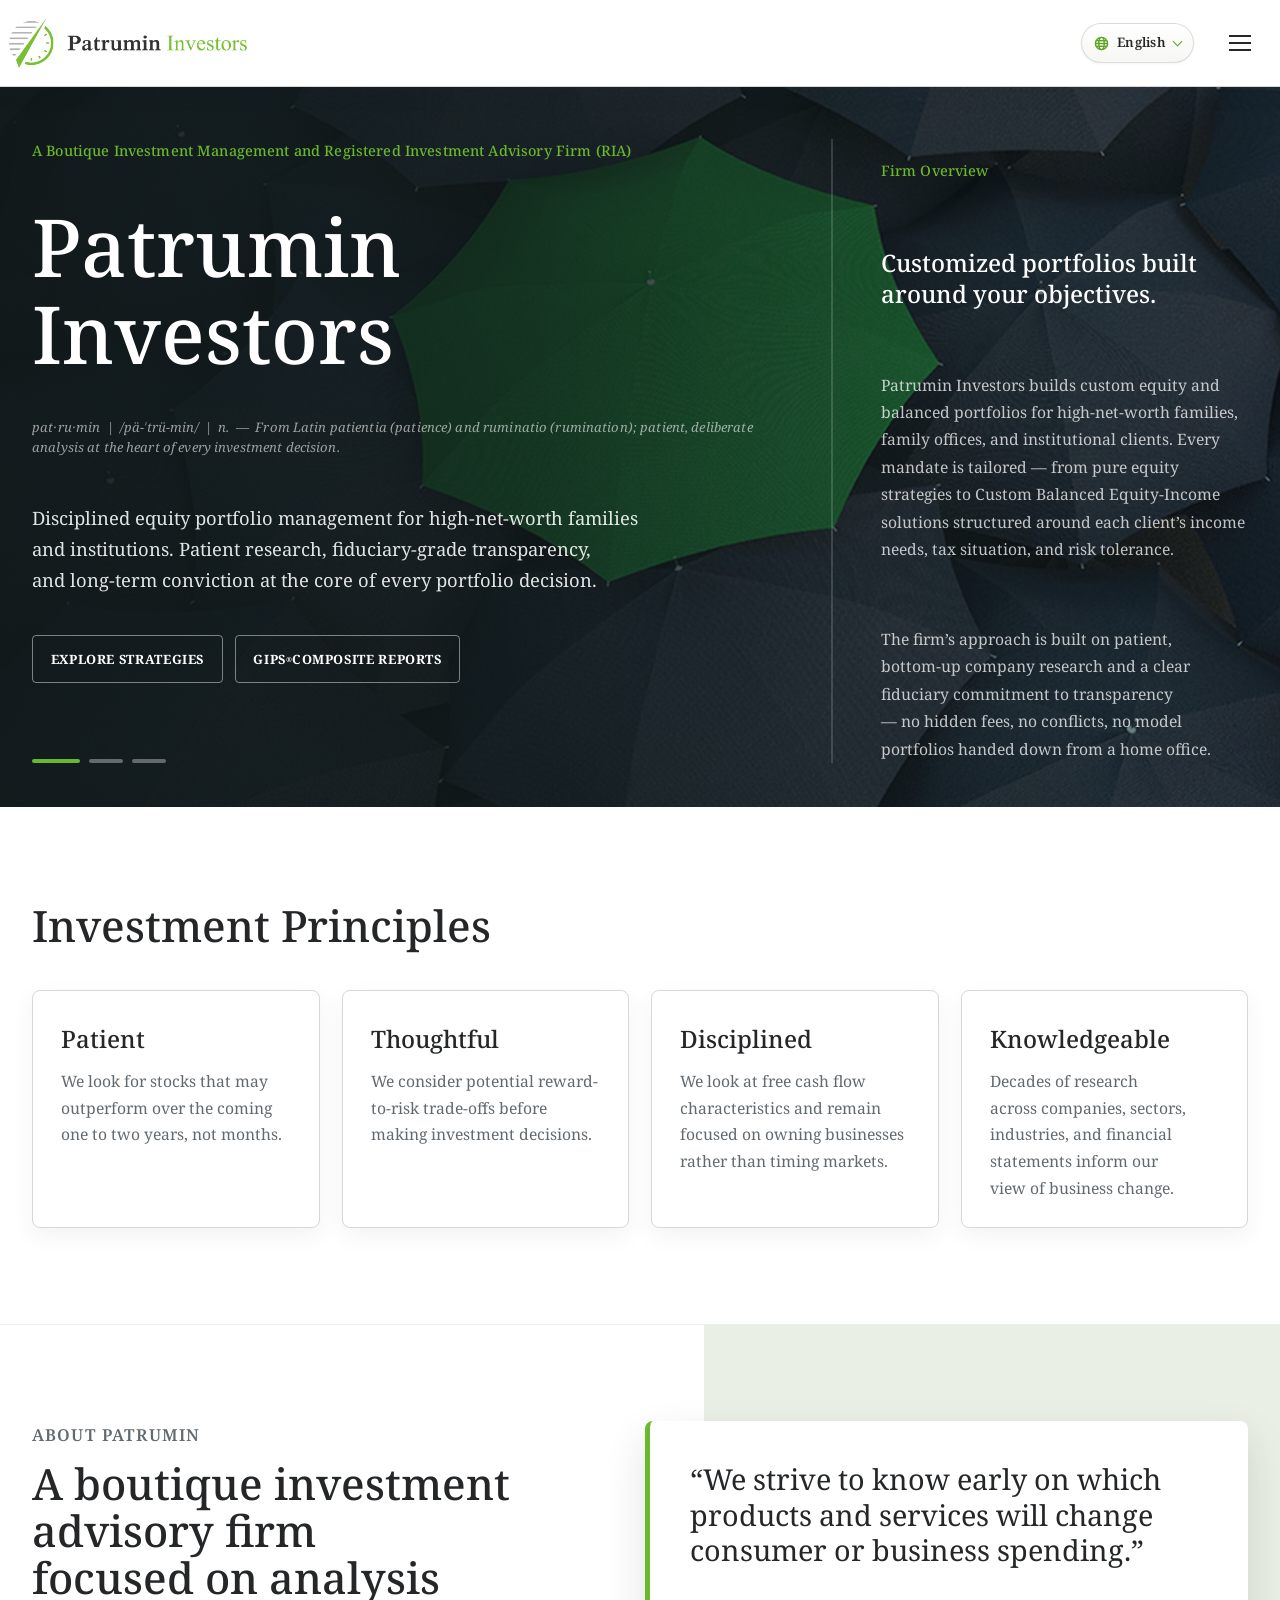
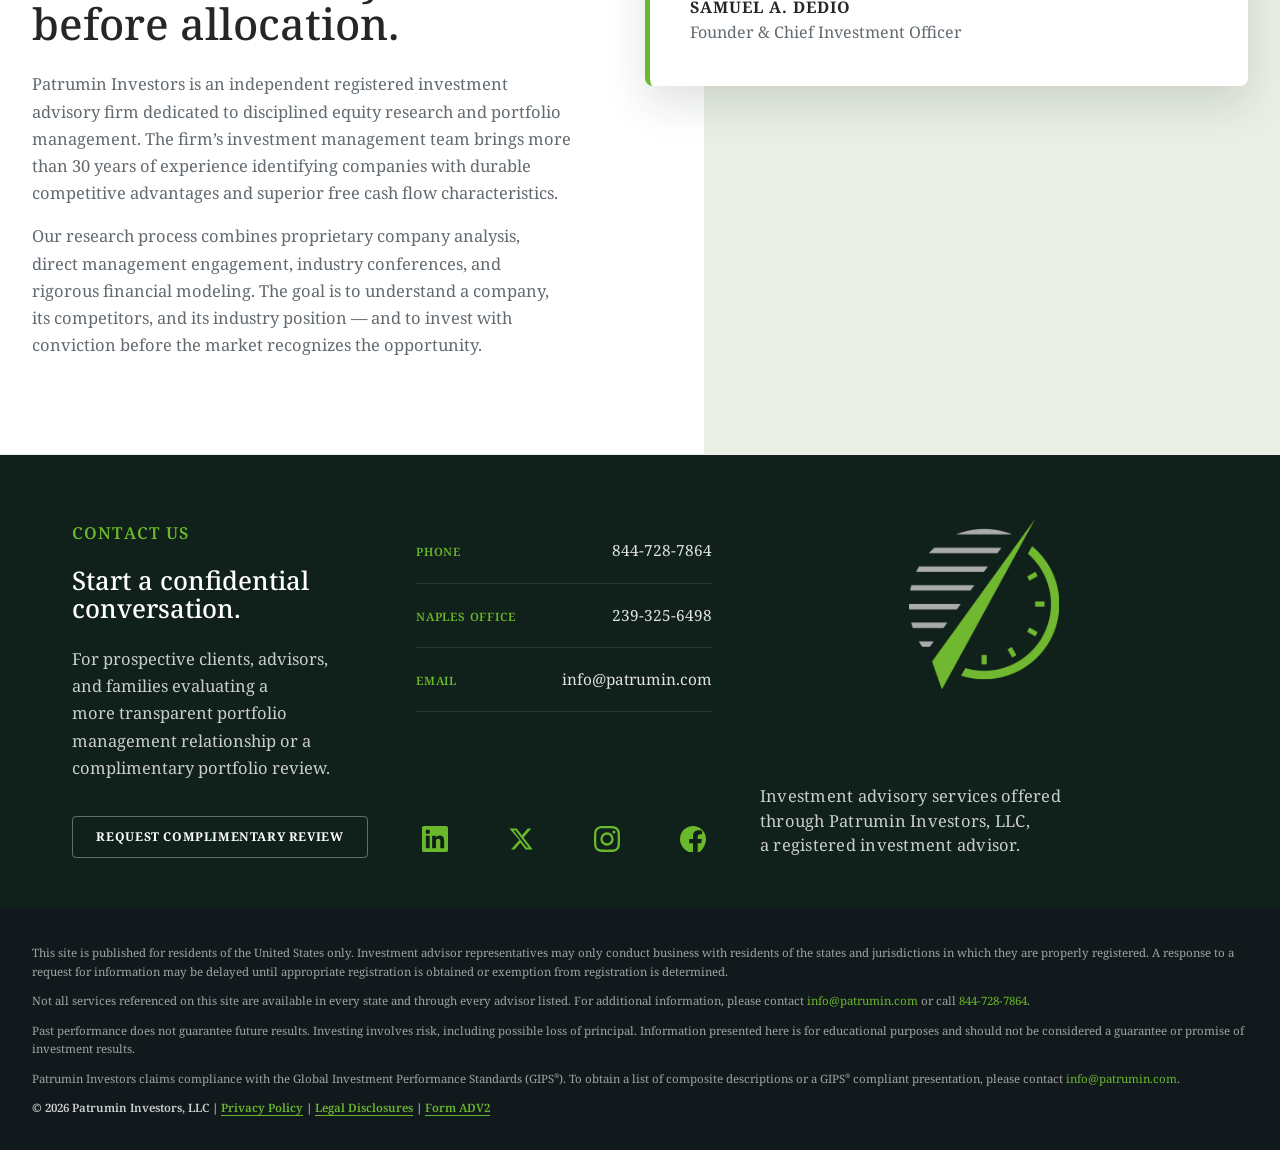
==== commit 161b3323: "fixed mobile view" ====
--- a/index.html
+++ b/index.html
@@ -6,7 +6,7 @@
 <meta content="width=device-width, initial-scale=1" name="viewport"/>
 <title>Patrumin Investors | Disciplined Equity Portfolio Management</title>
 <meta content="Patrumin Investors is a boutique registered investment advisor focused on disciplined equity portfolio management, fiduciary transparency, and long-term company research." name="description"/>
-<link href="styles.css?v=37" rel="stylesheet"/>
+<link href="styles.css?v=38" rel="stylesheet"/>
 </head>
 <body>
 <a class="skip-link" data-i18n="skip" href="#main">Skip to content</a>
@@ -246,6 +246,6 @@
 </div>
 </div>
 </div>
-<script src="script.js?v=15"></script>
+<script src="script.js?v=16"></script>
 </body>
 </html>
--- a/styles.css
+++ b/styles.css
@@ -478,7 +478,7 @@
   transform: translateY(-4px);
 }
 
-.main-nav.is-open .nav-toggle__line:last-of-type {
+.main-nav.is-open .nav-toggle__line:nth-of-type(3) {
   transform: translateY(4px);
 }
 
@@ -687,13 +687,17 @@
     font-size: 0.88rem;
   }
 
+  .hero__right {
+    justify-content: space-between; /* fills the panel top to bottom */
+  }
+
   .hero__right-heading {
-    font-size: 1.9rem;
+    font-size: 2.2rem;
   }
 
   .hero__right p {
-    font-size: 1.1rem;
-    line-height: 1.8;
+    font-size: 1.18rem;
+    line-height: 1.85;
   }
 }
 
@@ -1502,8 +1506,8 @@
   max-width: none;
 }
 
-/* Narrower desktops: let the line wrap rather than collide with the middle column */
-@media (max-width: 1359px) {
+/* Stacked mobile layout: let the line wrap */
+@media (max-width: 1040px) {
   .contact-brand {
     width: 300px;
   }
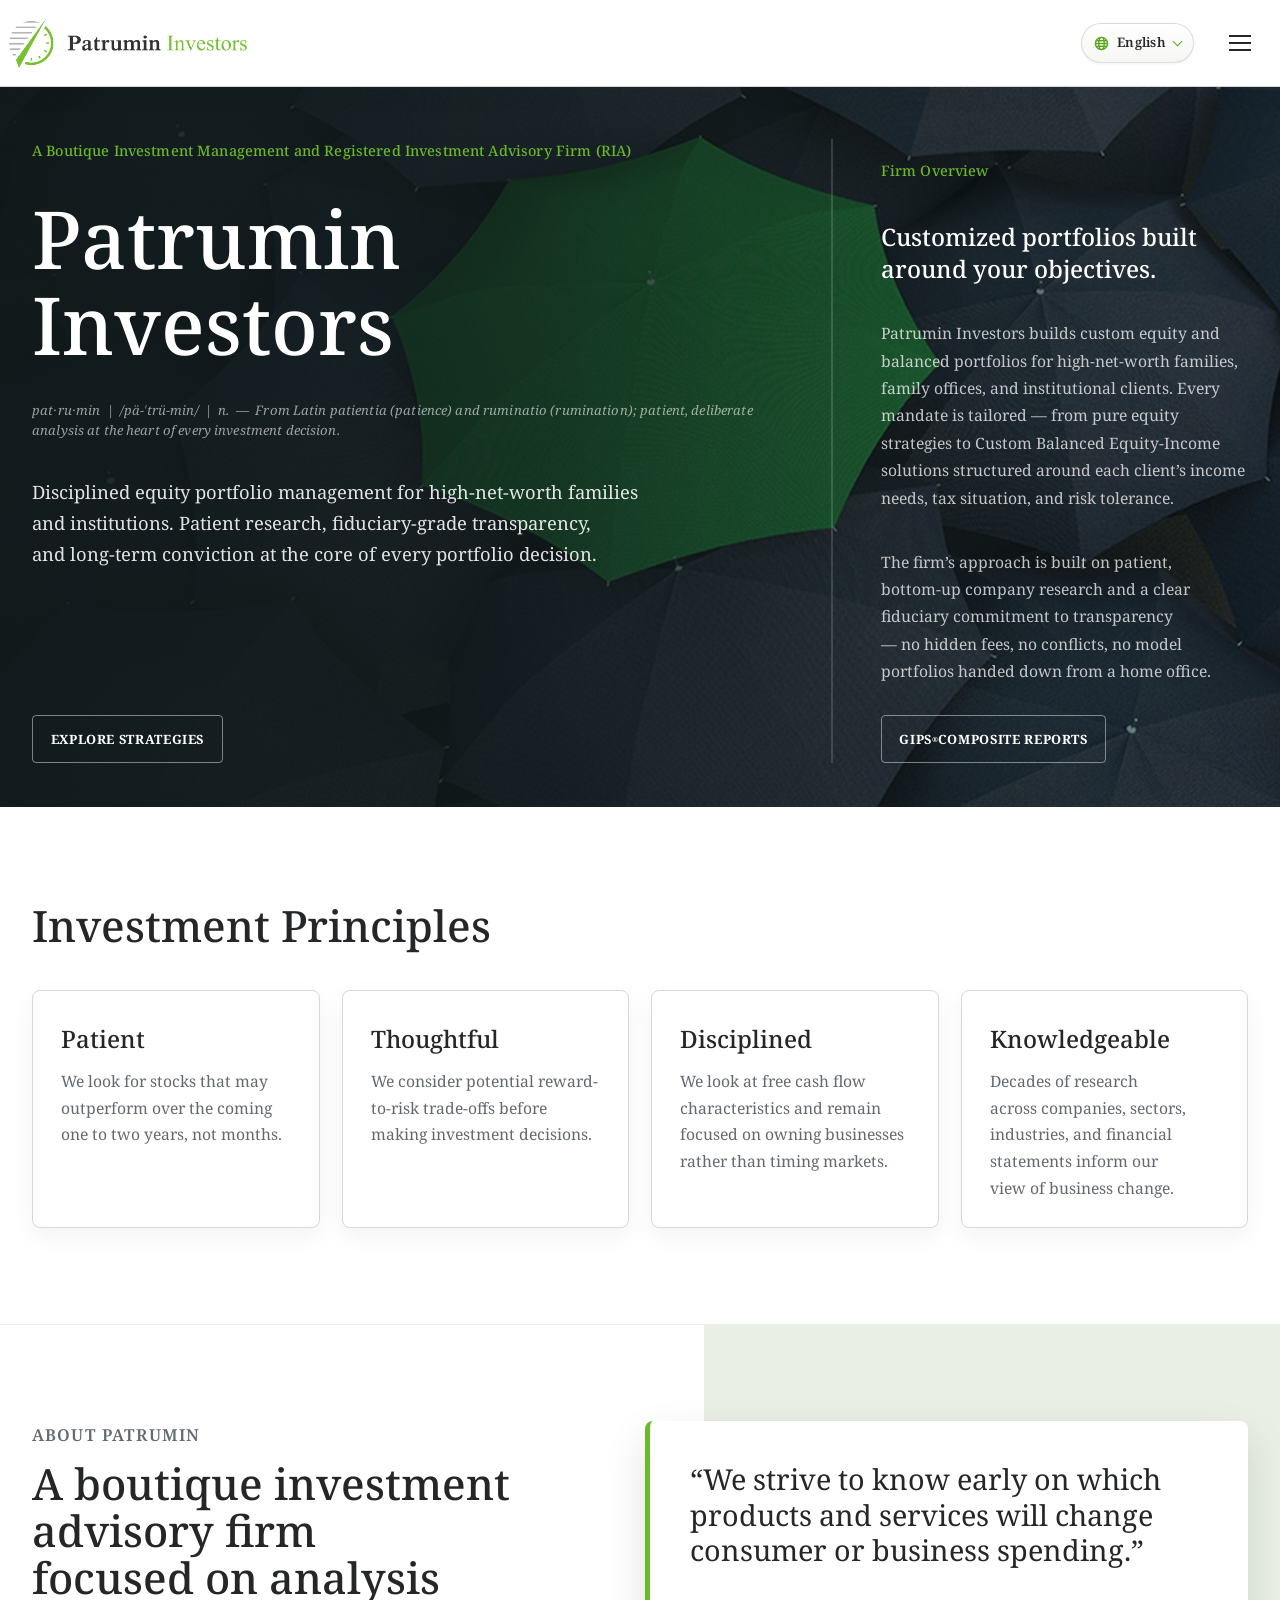
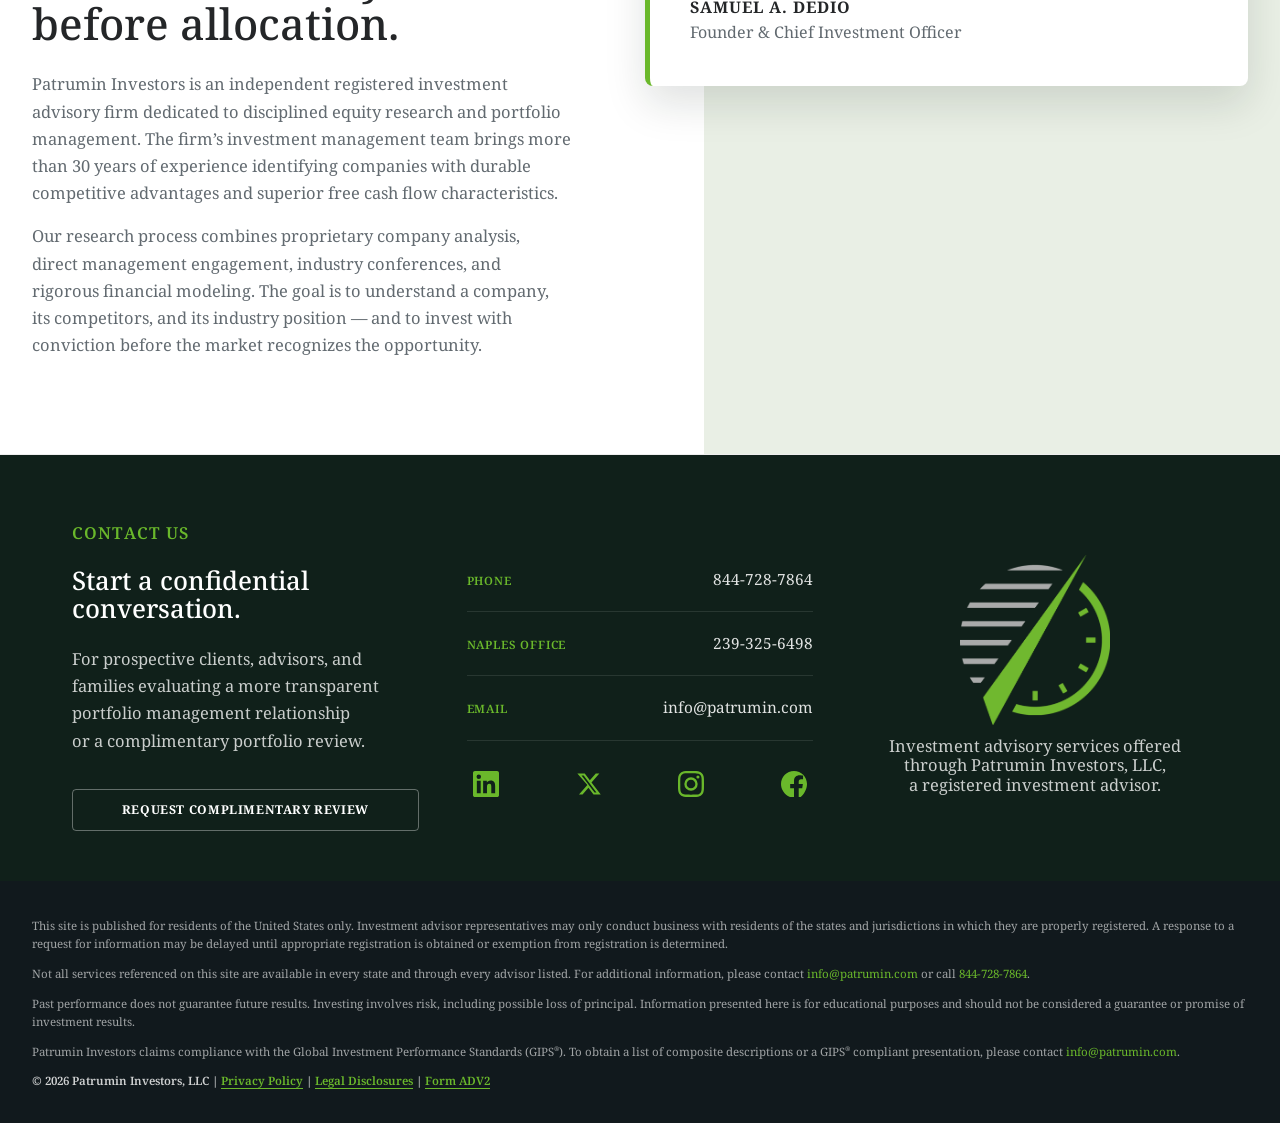
==== commit 8182babc: "change visual elements on slideshow" ====
--- a/index.html
+++ b/index.html
@@ -73,12 +73,6 @@
           <p data-i18n="heroSubtitle">Disciplined equity portfolio management for high-net-worth families and institutions. Patient research, fiduciary-grade transparency, and long-term conviction at the core of every portfolio decision.</p>
           <div class="button-row">
             <a class="button button--primary" data-i18n="heroPrimary" href="strategies.html">Explore Strategies</a>
-            <a class="button button--secondary" data-i18n="heroSecondary" href="gips.html">GIPS<sup class="reg">&reg;</sup> Composite Reports</a>
-          </div>
-          <div aria-label="Hero image carousel" class="hero-controls">
-            <button class="hero-dot is-active" type="button" data-slide="0" aria-label="Show hero image 1" aria-current="true"></button>
-            <button class="hero-dot" type="button" data-slide="1" aria-label="Show hero image 2"></button>
-            <button class="hero-dot" type="button" data-slide="2" aria-label="Show hero image 3"></button>
           </div>
         </div>
 <div class="hero__right">
@@ -86,6 +80,7 @@
 <h2 class="hero__right-heading" data-i18n="heroRightTitle">Customized portfolios built around your objectives.</h2>
 <p data-i18n="heroRightP1">Patrumin Investors builds custom equity and balanced portfolios for high-net-worth families, family offices, and institutional clients. Every mandate is tailored — from pure equity strategies to Custom Balanced Equity-Income solutions structured around each client’s income needs, tax situation, and risk tolerance.</p>
 <p data-i18n="heroRightP2">The firm’s approach is built on patient, bottom-up company research and a clear fiduciary commitment to transparency — no hidden fees, no conflicts, no model portfolios handed down from a home office.</p>
+<a class="button button--secondary hero__right-cta" data-i18n="heroSecondary" href="gips.html">GIPS<sup class="reg">&reg;</sup> Composite Reports</a>
 </div>
 </div>
 </section>
@@ -248,4 +243,4 @@
 </div>
 <script src="script.js?v=16"></script>
 </body>
-</html>+</html>
--- a/styles.css
+++ b/styles.css
@@ -682,7 +682,8 @@
     line-height: 1.65;
   }
 
-  .hero__left .button {
+  .hero__left .button,
+  .hero__right .button {
     min-height: 48px;
     font-size: 0.88rem;
   }
@@ -746,8 +747,10 @@
   padding-top: 0;
 }
 
-.hero__left .hero-controls {
-  padding-top: 1rem;
+@media (min-width: 881px) {
+  .hero__left .button-row {
+    margin-top: auto;
+  }
 }
 
 .hero__right .eyebrow {
@@ -819,29 +822,6 @@
   margin-top: 1.1rem;
   color: rgba(255, 255, 255, 0.86);
   font-size: 1.05rem;
-}
-
-.hero-controls {
-  display: flex;
-  gap: 0.55rem;
-  margin-top: 2rem;
-}
-
-.hero-dot {
-  width: 34px;
-  height: 4px;
-  border: 0;
-  border-radius: 999px;
-  background: rgba(255, 255, 255, 0.34);
-  cursor: pointer;
-  transition:
-    width 320ms cubic-bezier(0.22, 1, 0.36, 1),
-    background-color 320ms cubic-bezier(0.22, 1, 0.36, 1);
-}
-
-.hero-dot.is-active {
-  width: 48px;
-  background: var(--green);
 }
 
 .hero-band {
@@ -1304,7 +1284,7 @@
 }
 
 .contact__grid {
-  grid-template-columns: repeat(3, 1fr);
+  grid-template-columns: repeat(3, minmax(0, 1fr));
   gap: 3rem;
   align-items: stretch; /* all three columns share top and bottom edges */
 }
@@ -1473,19 +1453,21 @@
   display: flex;
   flex-direction: column;
   width: 100%;
-  max-width: 20rem;
+  max-width: 22rem;
   justify-self: center;
-}
-
-/* Right column: big mark on top, advisory note at the bottom,
-   text justified edge-to-edge with the icon */
+  align-self: center;
+}
+
+/* Right column: logo and advisory line read as one compact unit. */
 .contact-brand {
   display: flex;
   flex-direction: column;
-  justify-content: space-between; /* logo top-aligned, note bottom-aligned */
+  justify-content: center;
+  align-items: center;
   justify-self: end;
-  width: max-content;
+  width: 100%;
   max-width: 100%;
+  min-width: 0;
 }
 
 .contact-brand__mark {
@@ -1496,26 +1478,44 @@
 }
 
 .contact-brand__note {
-  margin-top: 1.7rem;
-  color: rgba(255, 255, 255, 0.58);
-  font-size: 0.6rem;
-  letter-spacing: 0.015em;
-  line-height: 1.5;
-  text-align: left;
-  white-space: nowrap; /* single line, bottom-aligned with the social row */
+  margin-top: 0.65rem;
+  color: rgba(255, 255, 255, 0.62);
+  font-size: 0.48rem;
+  letter-spacing: 0;
+  line-height: 1.2;
+  text-align: center;
+  white-space: nowrap;
   max-width: none;
 }
 
-/* Stacked mobile layout: let the line wrap */
-@media (max-width: 1040px) {
+/* Stacked tablet/mobile layout: let the line wrap once three columns are tight */
+@media (max-width: 1240px) {
+  .contact__grid {
+    grid-template-columns: 1fr;
+    gap: 2rem;
+  }
+
   .contact-brand {
-    width: 300px;
+    align-items: flex-start;
+    justify-self: start;
+    width: min(100%, 420px);
+  }
+
+  .contact-brand__mark {
+    margin: 0;
   }
 
   .contact-brand__note {
     white-space: normal;
     font-size: 0.72rem;
     line-height: 1.6;
+    text-align: left;
+  }
+
+  .contact-actions {
+    max-width: none;
+    justify-self: start;
+    align-self: start;
   }
 }
 
@@ -1529,17 +1529,25 @@
 }
 
 /* ── Hero buttons — outline style ── */
-.hero__left .button {
+.hero__left .button,
+.hero__right .button {
   background: transparent;
   border-color: rgba(255, 255, 255, 0.45);
   color: var(--white);
   font-size: 0.8rem;
   letter-spacing: 0.05em;
 }
-.hero__left .button:hover {
+
+.hero__left .button:hover,
+.hero__right .button:hover {
   background: rgba(255, 255, 255, 0.12);
   border-color: rgba(255, 255, 255, 0.75);
   box-shadow: none;
+}
+
+.hero__right-cta {
+  align-self: flex-start;
+  margin-top: 0.75rem;
 }
 
 
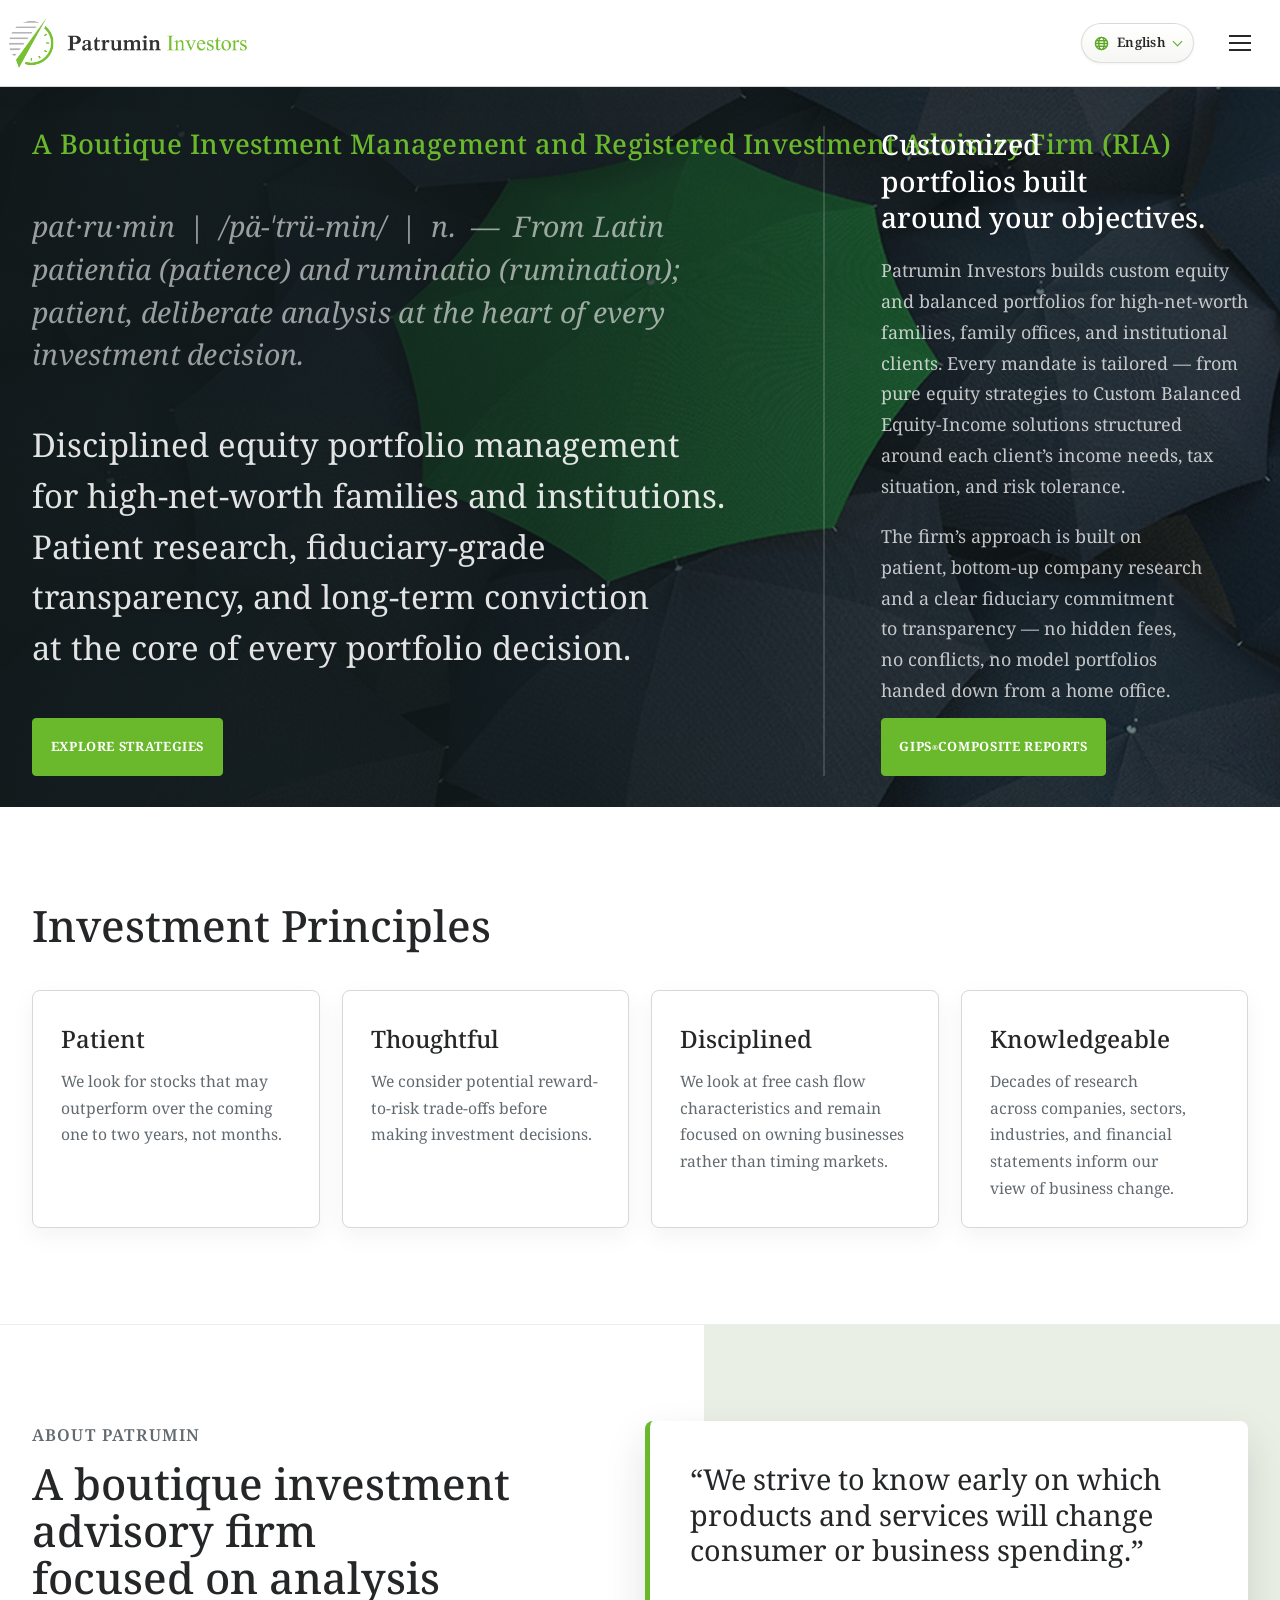
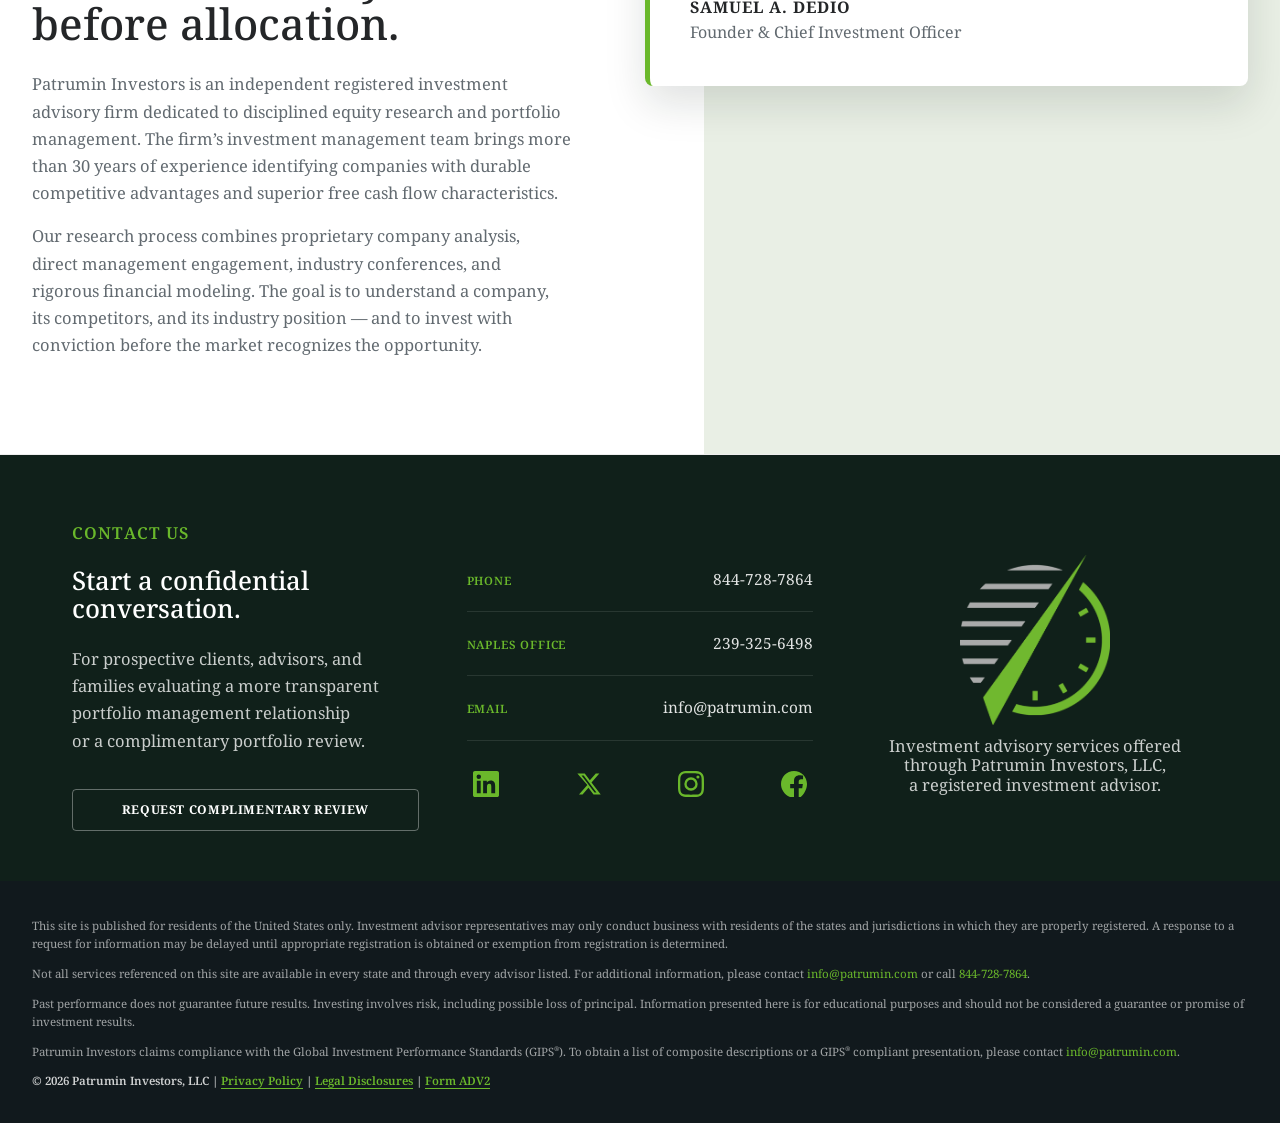
==== commit 79396931: "made more updates to visual elements" ====
--- a/index.html
+++ b/index.html
@@ -66,7 +66,7 @@
 <div class="hero__content section-shell">
 <div class="hero__left">
           <p class="eyebrow" data-i18n="heroEyebrow">A Boutique Investment Management and Registered Investment Advisory Firm (RIA)</p>
-          <h1 data-i18n="heroTitle" id="hero-title">Patrumin Investors</h1>
+          <h1 class="sr-only" data-i18n="heroTitle" id="hero-title">Patrumin Investors</h1>
           <div aria-label="Etymology of Patrumin" class="hero-definition">
             <span data-i18n="heroDefinition">pat&#183;ru&#183;min&nbsp;&nbsp;|&nbsp;&nbsp;/p&#228;-&#712;tr&#252;-min/&nbsp;&nbsp;|&nbsp;&nbsp;n.&nbsp;&nbsp;&mdash;&nbsp;&nbsp;From Latin <em>patientia</em> (patience) and <em>ruminatio</em> (rumination); patient, deliberate analysis at the heart of every investment decision.</span>
           </div>
@@ -76,7 +76,6 @@
           </div>
         </div>
 <div class="hero__right">
-<p class="eyebrow" data-i18n="heroRightEyebrow">Firm Overview</p>
 <h2 class="hero__right-heading" data-i18n="heroRightTitle">Customized portfolios built around your objectives.</h2>
 <p data-i18n="heroRightP1">Patrumin Investors builds custom equity and balanced portfolios for high-net-worth families, family offices, and institutional clients. Every mandate is tailored — from pure equity strategies to Custom Balanced Equity-Income solutions structured around each client’s income needs, tax situation, and risk tolerance.</p>
 <p data-i18n="heroRightP2">The firm’s approach is built on patient, bottom-up company research and a clear fiduciary commitment to transparency — no hidden fees, no conflicts, no model portfolios handed down from a home office.</p>
--- a/styles.css
+++ b/styles.css
@@ -656,36 +656,37 @@
   display: flex;
   flex-direction: row;
   align-items: stretch; /* both columns top-align — eyebrows sit on the same line */
-  gap: 4rem;
+  gap: 3.5rem; /* space left of the divider — matched to the right column's padding so the divider is centered in the gutter */
 }
 
 /* Desktop: type scaled up so the text spans the panel top to bottom */
 @media (min-width: 881px) {
   .hero__left {
-    justify-content: space-between;
+    justify-content: space-between; /* distribute lines top-to-bottom, align eyebrow with the right column, fill the bottom */
+    gap: 2.6rem; /* minimum breathing room between the left-column lines */
   }
 
   .hero h1 {
-    font-size: 5rem;
+    font-size: 6.9rem;
   }
 
   .hero .eyebrow {
-    font-size: 1.02rem;
+    font-size: 2.7rem;
   }
 
   .hero-definition {
-    font-size: 0.94rem;
+    font-size: 2.08rem;
   }
 
   .hero__left > p:not(.eyebrow) {
-    font-size: 1.32rem;
+    font-size: 2.9rem;
     line-height: 1.65;
   }
 
   .hero__left .button,
   .hero__right .button {
-    min-height: 48px;
-    font-size: 0.88rem;
+    min-height: 58px;
+    font-size: 1.04rem;
   }
 
   .hero__right {
@@ -693,11 +694,11 @@
   }
 
   .hero__right-heading {
-    font-size: 2.2rem;
+    font-size: 2.9rem;
   }
 
   .hero__right p {
-    font-size: 1.18rem;
+    font-size: 1.34rem;
     line-height: 1.85;
   }
 }
@@ -739,7 +740,7 @@
   min-width: 0;
   padding-top: 0;
   border-left: 2px solid rgba(255, 255, 255, 0.15);
-  padding-left: 3rem;
+  padding-left: 3.5rem; /* matched to the column gap so the divider sits centered between the two panels */
 }
 
 .hero__left .button-row {
@@ -749,7 +750,7 @@
 
 @media (min-width: 881px) {
   .hero__left .button-row {
-    margin-top: auto;
+    margin-top: 0; /* space-between handles bottom alignment now */
   }
 }
 
@@ -1528,11 +1529,11 @@
   padding-top: 24px;
 }
 
-/* ── Hero buttons — outline style ── */
+/* ── Hero buttons — solid Patrumin green ── */
 .hero__left .button,
 .hero__right .button {
-  background: transparent;
-  border-color: rgba(255, 255, 255, 0.45);
+  background: var(--green);
+  border-color: var(--green);
   color: var(--white);
   font-size: 0.8rem;
   letter-spacing: 0.05em;
@@ -1540,8 +1541,8 @@
 
 .hero__left .button:hover,
 .hero__right .button:hover {
-  background: rgba(255, 255, 255, 0.12);
-  border-color: rgba(255, 255, 255, 0.75);
+  background: var(--green-hover);
+  border-color: var(--green-hover);
   box-shadow: none;
 }
 
@@ -2390,12 +2391,12 @@
 }
 
 .hero__right-heading {
-  font-size: 1.5rem;
+  font-size: 1.76rem;
 }
 
 .hero__right p {
-  font-size: 0.98rem;
-  line-height: 1.75;
+  font-size: 1.12rem;
+  line-height: 1.72;
 }
 
 @media (max-width: 1040px) {
@@ -2436,3 +2437,39 @@
     grid-template-columns: 1fr;
   }
 }
+
+/* ── Desktop hero type — final sizing (placed last so it wins over the
+      earlier base rules that were overriding the 881px block above) ── */
+@media (min-width: 881px) {
+  /* Both green eyebrows: "A Boutique…" (left) and "Firm Overview" (right).
+     Same rule => identical size, both pinned to the top of their columns. */
+  .hero .eyebrow {
+    font-size: 1.7rem;
+    line-height: 1.3;
+    margin-bottom: 0;
+  }
+
+  /* keep "A Boutique…" on a single line */
+  .hero__left .eyebrow {
+    white-space: nowrap;
+  }
+
+  /* pat·ru·min dictionary line — wraps to two lines */
+  .hero-definition {
+    font-size: 1.78rem;
+    line-height: 1.5;
+    margin-top: 0;
+    margin-bottom: 0;
+  }
+
+  /* "Disciplined equity portfolio management…" blurb — two lines */
+  .hero__left > p:not(.eyebrow) {
+    font-size: 2.05rem;
+    line-height: 1.55;
+  }
+
+  /* "Firm Overview" removed — pull the right heading flush to the top */
+  .hero__right-heading {
+    margin-top: 0;
+  }
+}
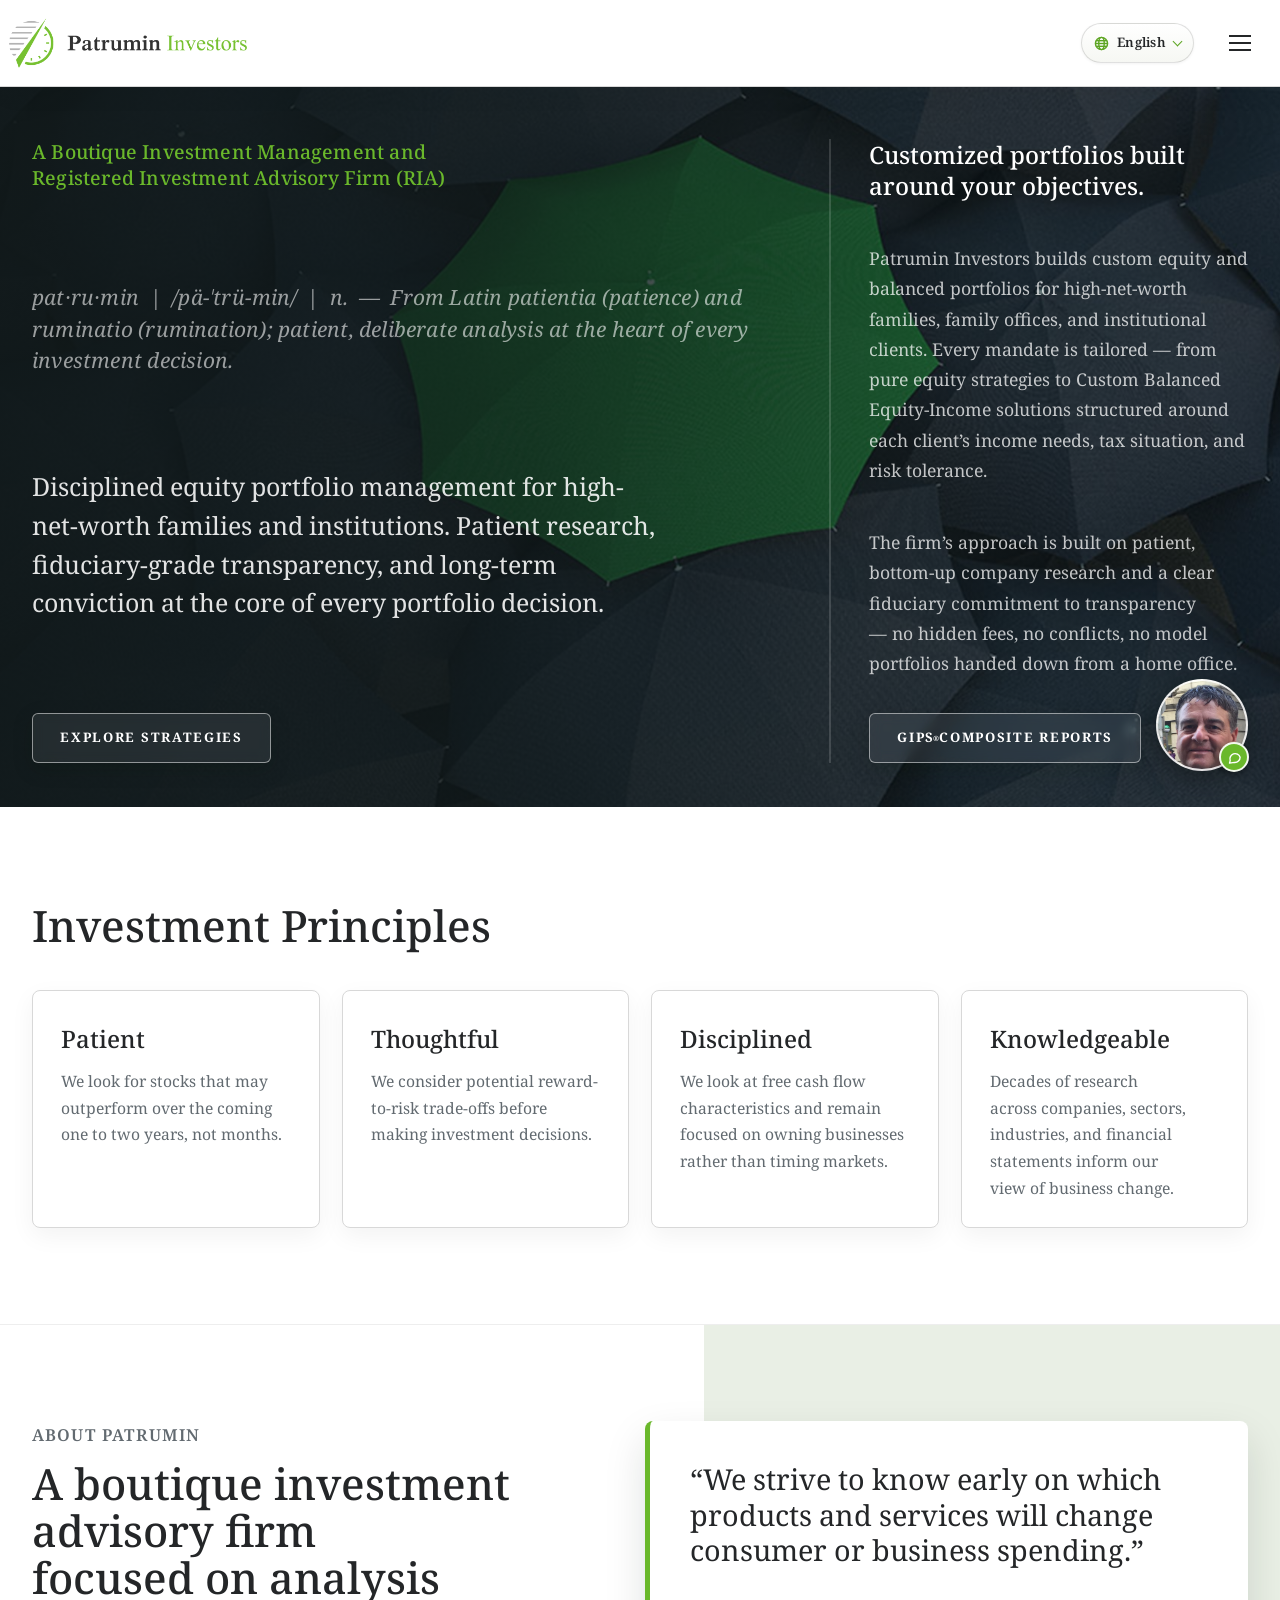
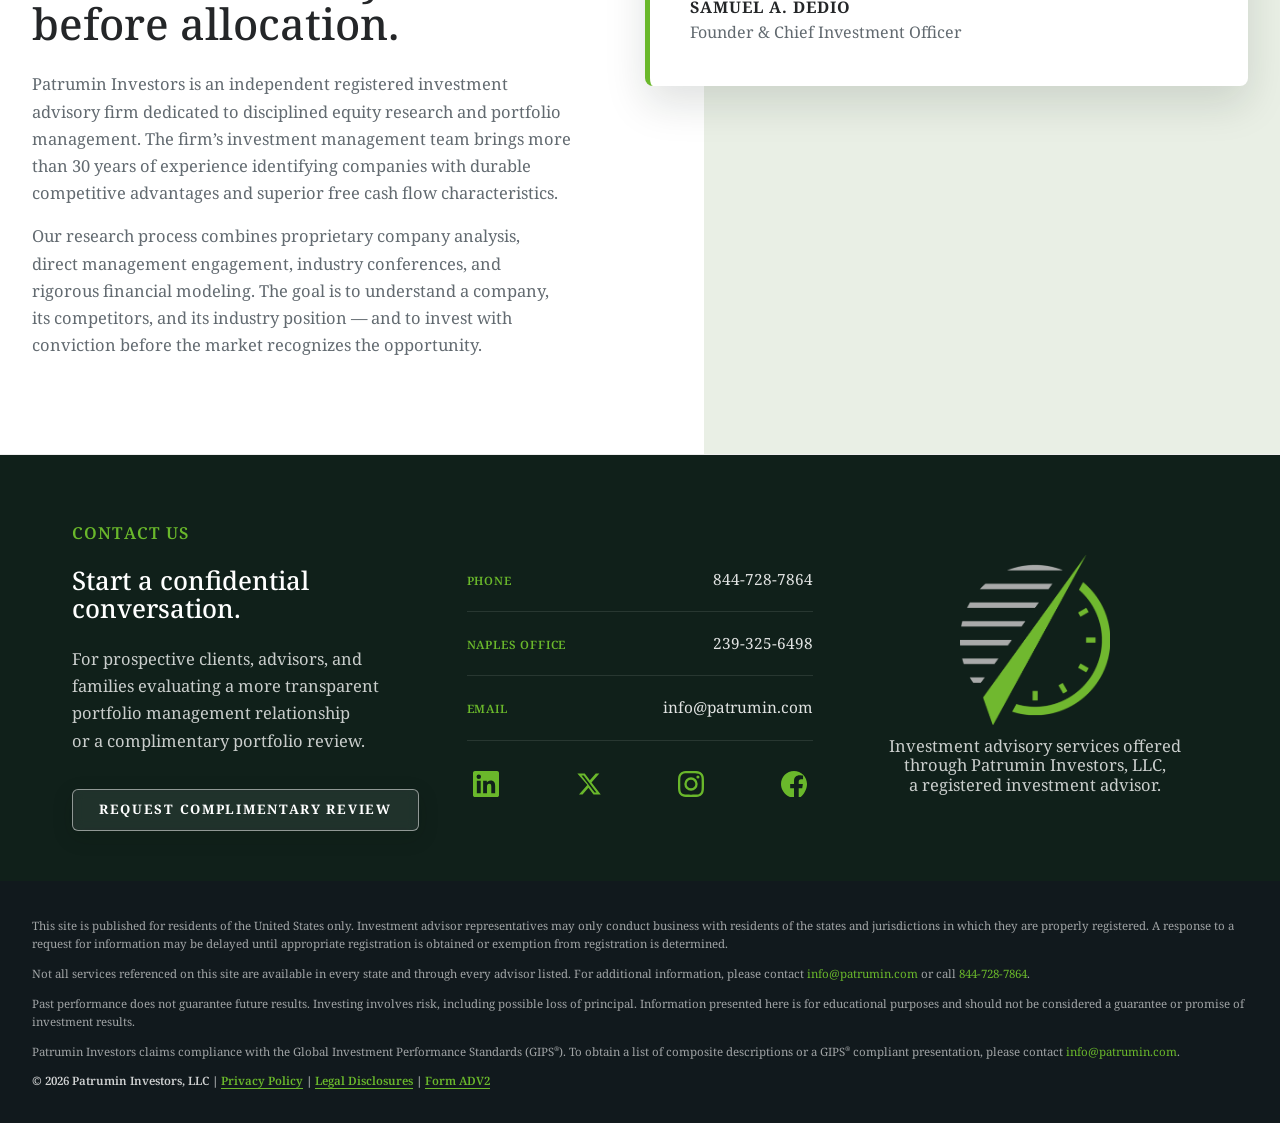
==== commit cdd96bf0: "created a new button" ====
--- a/index.html
+++ b/index.html
@@ -81,6 +81,17 @@
 <p data-i18n="heroRightP2">The firm’s approach is built on patient, bottom-up company research and a clear fiduciary commitment to transparency — no hidden fees, no conflicts, no model portfolios handed down from a home office.</p>
 <a class="button button--secondary hero__right-cta" data-i18n="heroSecondary" href="gips.html">GIPS<sup class="reg">&reg;</sup> Composite Reports</a>
 </div>
+<button aria-label="Contact Samuel A. Dedio" class="hero-contact" onclick="openContactModal()" type="button">
+<span class="hero-contact__label">
+<small data-i18n="heroContactKicker">Get in touch</small>
+<span data-i18n="heroContactName">Samuel A. Dedio</span>
+</span>
+<span class="hero-contact__photo">
+<span aria-hidden="true" class="hero-contact__badge">
+<svg fill="none" stroke="currentColor" stroke-linecap="round" stroke-linejoin="round" stroke-width="2.2" viewBox="0 0 24 24"><path d="M21 11.5a8.4 8.4 0 0 1-9 8.4L4 21l1.1-3.9A8.4 8.4 0 1 1 21 11.5z"></path></svg>
+</span>
+</span>
+</button>
 </div>
 </section>
 <!-- ── Firm Overview ──────────────────────────────────────────── -->
@@ -240,6 +251,44 @@
 </div>
 </div>
 </div>
-<script src="script.js?v=16"></script>
+<!-- Contact the founder modal -->
+<div aria-hidden="true" aria-labelledby="contact-modal-title" aria-modal="true" class="gips-modal" id="contact-modal" role="dialog">
+<div class="gips-modal__backdrop" onclick="closeContactModal()"></div>
+<div class="gips-modal__box" role="document">
+<button aria-label="Close dialog" class="gips-modal__close" onclick="closeContactModal()">×</button>
+<div class="contact-modal__head">
+<span aria-hidden="true" class="contact-modal__avatar"></span>
+<span class="contact-modal__who">
+<strong>Samuel A. Dedio</strong>
+<span data-i18n="contactModalRole">Founder, Chief Investment Officer</span>
+</span>
+</div>
+<h3 data-i18n="contactModalTitle" id="contact-modal-title">Start a conversation</h3>
+<p class="gips-modal__desc" data-i18n="contactModalDesc">Send a note and it will reach our team directly. We typically respond within one business day.</p>
+<form id="contact-form" novalidate="">
+<div class="gips-modal__field">
+<label data-i18n="contactModalNameLabel" for="contact-name">Full Name <span aria-hidden="true" class="gips-modal__req">*</span></label>
+<input autocomplete="name" id="contact-name" placeholder="First and last name" required="" type="text"/>
+</div>
+<div class="gips-modal__field">
+<label data-i18n="contactModalEmailLabel" for="contact-email">Email Address <span aria-hidden="true" class="gips-modal__req">*</span></label>
+<input autocomplete="email" id="contact-email" placeholder="your@email.com" required="" type="email"/>
+</div>
+<div class="gips-modal__field">
+<label data-i18n="contactModalMessageLabel" for="contact-message">Message <span aria-hidden="true" class="gips-modal__req">*</span></label>
+<textarea id="contact-message" placeholder="How can we help?" required=""></textarea>
+</div>
+<button class="button button--primary gips-modal__submit" data-i18n="contactModalSubmit" type="submit">Send Message</button>
+<p class="gips-modal__privacy" data-i18n="contactModalPrivacy">By submitting this form, you agree to be contacted by Patrumin Investors regarding your inquiry. We will never sell your personal information to third parties.</p>
+</form>
+<div class="gips-modal__success" id="contact-modal-success" style="display:none;">
+<div class="gips-modal__check">✓</div>
+<p data-i18n="contactModalThanks"><strong>Thank you — your message is on its way.</strong></p>
+<p class="gips-modal__note" data-i18n="contactModalNote">We'll reply to the email address you provided shortly.</p>
+<button class="button button--primary gips-modal__submit" data-i18n="contactModalClose" onclick="closeContactModal()">Close</button>
+</div>
+</div>
+</div>
+<script src="script.js?v=17"></script>
 </body>
 </html>
--- a/styles.css
+++ b/styles.css
@@ -656,7 +656,7 @@
   display: flex;
   flex-direction: row;
   align-items: stretch; /* both columns top-align — eyebrows sit on the same line */
-  gap: 3.5rem; /* space left of the divider — matched to the right column's padding so the divider is centered in the gutter */
+  gap: clamp(2rem, 3vw, 3.5rem); /* fluid gutter — tightens as the window narrows so the columns keep their room; matched to the right column's padding so the divider stays centered */
 }
 
 /* Desktop: type scaled up so the text spans the panel top to bottom */
@@ -740,7 +740,7 @@
   min-width: 0;
   padding-top: 0;
   border-left: 2px solid rgba(255, 255, 255, 0.15);
-  padding-left: 3.5rem; /* matched to the column gap so the divider sits centered between the two panels */
+  padding-left: clamp(2rem, 3vw, 3.5rem); /* matched to the fluid column gap so the divider sits centered between the two panels */
 }
 
 .hero__left .button-row {
@@ -1386,22 +1386,29 @@
   max-width: none;
 }
 
-/* Request button lives under the blurb in the left column */
+/* Request button — same frosted-glass style as the hero CTAs */
 .contact__grid > div:first-child .button {
   margin-top: 2.2rem;
   width: 100%;
   max-width: 26rem;
-  background: transparent;
-  border-color: rgba(255, 255, 255, 0.35);
-  color: var(--white);
-  letter-spacing: 0.05em;
-  font-size: 0.76rem;
+  border-radius: 6px;
+  color: var(--white);
+  font-size: 0.82rem;
+  letter-spacing: 0.13em;
+  background: rgba(255, 255, 255, 0.08);
+  border: 1.5px solid rgba(255, 255, 255, 0.5);
+  -webkit-backdrop-filter: blur(6px) saturate(120%);
+  backdrop-filter: blur(6px) saturate(120%);
+  box-shadow: 0 6px 20px rgba(8, 20, 6, 0.18);
+  transition:
+    background-color 240ms ease,
+    border-color 240ms ease;
 }
 
 .contact__grid > div:first-child .button:hover {
-  background: rgba(255, 255, 255, 0.1);
-  border-color: rgba(255, 255, 255, 0.6);
-  box-shadow: none;
+  background: rgba(255, 255, 255, 0.18);
+  border-color: rgba(255, 255, 255, 0.7);
+  box-shadow: 0 6px 20px rgba(8, 20, 6, 0.18);
 }
 
 /* Blurb hugs the left edge — mirror of the contact actions on the right */
@@ -1507,9 +1514,9 @@
   }
 
   .contact-brand__note {
-    white-space: normal;
-    font-size: 0.72rem;
-    line-height: 1.6;
+    white-space: nowrap;
+    font-size: 0.5rem;
+    line-height: 1.2;
     text-align: left;
   }
 
@@ -1529,21 +1536,37 @@
   padding-top: 24px;
 }
 
-/* ── Hero buttons — solid Patrumin green ── */
+/* ── Hero buttons — frosted-glass outline (both panels) ─────── */
 .hero__left .button,
 .hero__right .button {
-  background: var(--green);
-  border-color: var(--green);
-  color: var(--white);
-  font-size: 0.8rem;
-  letter-spacing: 0.05em;
-}
-
+  min-height: 50px;
+  padding: 0.95rem 1.7rem;
+  border-radius: 6px;
+  color: var(--white);
+  font-size: 0.82rem;
+  letter-spacing: 0.13em;
+  background: rgba(255, 255, 255, 0.08);
+  border: 1.5px solid rgba(255, 255, 255, 0.5);
+  -webkit-backdrop-filter: blur(6px) saturate(120%);
+  backdrop-filter: blur(6px) saturate(120%);
+  box-shadow: 0 6px 20px rgba(8, 20, 6, 0.18);
+  transition:
+    background-color 240ms ease,
+    border-color 240ms ease;
+}
+
+/* trademark sits snug against GIPS despite the button's letter-spacing */
+.hero__left .button sup.reg,
+.hero__right .button sup.reg {
+  margin-left: -0.25em;
+}
+
+/* Hover: simply flash a slightly lighter shade — no movement */
 .hero__left .button:hover,
 .hero__right .button:hover {
-  background: var(--green-hover);
-  border-color: var(--green-hover);
-  box-shadow: none;
+  background: rgba(255, 255, 255, 0.18);
+  border-color: rgba(255, 255, 255, 0.7);
+  box-shadow: 0 6px 20px rgba(8, 20, 6, 0.18);
 }
 
 .hero__right-cta {
@@ -1673,6 +1696,191 @@
   margin-top: 0.6rem;
   font-size: 0.88rem;
   color: var(--muted);
+}
+
+/* message box for the contact form — matches the input styling */
+.gips-modal__field textarea {
+  width: 100%;
+  min-height: 112px;
+  resize: vertical;
+  padding: 0.6rem 0.8rem;
+  border: 1px solid var(--line);
+  border-radius: 5px;
+  font-size: 0.94rem;
+  font-family: var(--font-body);
+  line-height: 1.5;
+  color: var(--charcoal);
+  background: var(--white);
+  box-sizing: border-box;
+  transition: border-color 160ms;
+}
+.gips-modal__field textarea:focus {
+  outline: none;
+  border-color: var(--green-dark);
+  box-shadow: 0 0 0 3px rgba(52, 106, 60, 0.12);
+}
+
+/* contact modal — small founder headshot + name above the form */
+.contact-modal__head {
+  display: flex;
+  align-items: center;
+  gap: 14px;
+  margin: 0.2rem 0 0.2rem;
+}
+.contact-modal__avatar {
+  flex: 0 0 auto;
+  width: 58px;
+  height: 58px;
+  border-radius: 50%;
+  background-image: url("assets/sam-a-dedio.jpg");
+  background-repeat: no-repeat;
+  background-size: 290%;
+  background-position: 62% 27%;
+  border: 2px solid var(--off-white);
+  box-shadow: 0 2px 8px rgba(10, 20, 14, 0.18);
+}
+.contact-modal__who strong {
+  display: block;
+  font-size: 1rem;
+  color: var(--charcoal);
+}
+.contact-modal__who span {
+  font-size: 0.8rem;
+  color: var(--muted);
+}
+
+/* ── Hero "talk to the founder" headshot button (bottom-right) ── */
+.hero-contact {
+  position: absolute;
+  right: 0;
+  bottom: 36px;
+  z-index: 3;
+  display: inline-flex;
+  align-items: center;
+  gap: 0.85rem;
+  padding: 0;
+  background: none;
+  border: none;
+  cursor: pointer;
+  font-family: var(--font-body);
+}
+
+.hero-contact__label {
+  display: inline-flex;
+  flex-direction: column;
+  text-align: right;
+  line-height: 1.3;
+  opacity: 0;
+  transform: translateX(8px);
+  transition: opacity 300ms ease, transform 300ms ease;
+  pointer-events: none;
+}
+.hero-contact__label small {
+  font-size: 0.68rem;
+  letter-spacing: 0.09em;
+  text-transform: uppercase;
+  color: var(--green);
+}
+.hero-contact__label span {
+  font-size: 0.96rem;
+  font-weight: 500;
+  color: var(--white);
+}
+.hero-contact:hover .hero-contact__label,
+.hero-contact:focus-visible .hero-contact__label {
+  opacity: 1;
+  transform: translateX(0);
+}
+
+.hero-contact__photo {
+  position: relative;
+  width: 92px;
+  height: 92px;
+  border-radius: 50%;
+  background-image: url("assets/sam-a-dedio.jpg");
+  background-repeat: no-repeat;
+  background-size: 290%;
+  background-position: 62% 27%;
+  border: 2px solid rgba(255, 255, 255, 0.85);
+  box-shadow: 0 8px 26px rgba(6, 12, 8, 0.42);
+  transition:
+    transform 280ms cubic-bezier(0.22, 1, 0.36, 1),
+    box-shadow 280ms ease,
+    border-color 280ms ease;
+}
+.hero-contact:hover .hero-contact__photo,
+.hero-contact:focus-visible .hero-contact__photo {
+  transform: scale(1.05);
+  border-color: #fff;
+  box-shadow: 0 12px 34px rgba(6, 12, 8, 0.5);
+}
+
+/* green chat badge so it reads as a contact affordance */
+.hero-contact__badge {
+  position: absolute;
+  right: -3px;
+  bottom: -3px;
+  width: 30px;
+  height: 30px;
+  display: flex;
+  align-items: center;
+  justify-content: center;
+  border-radius: 50%;
+  background: var(--green);
+  color: #fff;
+  border: 2px solid rgba(255, 255, 255, 0.92);
+  box-shadow: 0 2px 6px rgba(0, 0, 0, 0.3);
+}
+.hero-contact__badge svg {
+  width: 15px;
+  height: 15px;
+  display: block;
+}
+
+/* gentle attention pulse — disabled when the user prefers reduced motion */
+@media (prefers-reduced-motion: no-preference) {
+  .hero-contact__photo::after {
+    content: "";
+    position: absolute;
+    inset: -2px;
+    border-radius: 50%;
+    box-shadow: 0 0 0 0 rgba(106, 184, 43, 0.5);
+    animation: heroContactPulse 2.8s ease-out infinite;
+    pointer-events: none;
+  }
+  .hero-contact:hover .hero-contact__photo::after,
+  .hero-contact:focus-visible .hero-contact__photo::after {
+    animation: none;
+  }
+}
+@keyframes heroContactPulse {
+  0% { box-shadow: 0 0 0 0 rgba(106, 184, 43, 0.5); }
+  70% { box-shadow: 0 0 0 14px rgba(106, 184, 43, 0); }
+  100% { box-shadow: 0 0 0 0 rgba(106, 184, 43, 0); }
+}
+
+/* Stacked layout: let the headshot flow to the bottom and always show its label */
+@media (max-width: 1040px) {
+  .hero-contact {
+    position: static;
+    align-self: flex-end;
+    margin-top: 1.75rem;
+  }
+  .hero-contact__label {
+    opacity: 1;
+    transform: none;
+  }
+}
+
+@media (max-width: 620px) {
+  .hero-contact__photo {
+    width: 76px;
+    height: 76px;
+  }
+  .hero-contact__badge {
+    width: 26px;
+    height: 26px;
+  }
 }
 
 /* ── Footer ── */
@@ -2438,38 +2646,51 @@
   }
 }
 
-/* ── Desktop hero type — final sizing (placed last so it wins over the
-      earlier base rules that were overriding the 881px block above) ── */
+/* ── Desktop hero type — fluid sizing (placed last so it wins over the
+      earlier base rules). Everything scales smoothly with viewport width
+      so no line overflows its column or collides with the right panel
+      between 881px and full desktop width. ── */
 @media (min-width: 881px) {
-  /* Both green eyebrows: "A Boutique…" (left) and "Firm Overview" (right).
-     Same rule => identical size, both pinned to the top of their columns. */
   .hero .eyebrow {
-    font-size: 1.7rem;
-    line-height: 1.3;
+    font-size: clamp(0.95rem, 0.45rem + 0.95vw, 1.55rem);
+    line-height: 1.35;
     margin-bottom: 0;
   }
 
-  /* keep "A Boutique…" on a single line */
+  /* "A Boutique…" wraps gracefully instead of overflowing into the right column */
   .hero__left .eyebrow {
-    white-space: nowrap;
-  }
-
-  /* pat·ru·min dictionary line — wraps to two lines */
+    white-space: normal;
+    text-wrap: balance;
+  }
+
+  /* pat·ru·min dictionary line */
   .hero-definition {
-    font-size: 1.78rem;
+    font-size: clamp(1rem, 0.55rem + 0.95vw, 1.7rem);
     line-height: 1.5;
     margin-top: 0;
     margin-bottom: 0;
   }
 
-  /* "Disciplined equity portfolio management…" blurb — two lines */
+  /* "Disciplined equity portfolio management…" blurb */
   .hero__left > p:not(.eyebrow) {
-    font-size: 2.05rem;
+    font-size: clamp(1.2rem, 0.6rem + 1.2vw, 2.05rem);
     line-height: 1.55;
   }
 
-  /* "Firm Overview" removed — pull the right heading flush to the top */
   .hero__right-heading {
+    font-size: clamp(1.25rem, 0.7rem + 1vw, 1.76rem);
     margin-top: 0;
   }
-}
+
+  .hero__right p {
+    font-size: clamp(0.98rem, 0.78rem + 0.4vw, 1.12rem);
+  }
+}
+
+/* Very small phones can't fit the disclaimer on one line — let it wrap there */
+@media (max-width: 600px) {
+  .contact-brand__note {
+    white-space: normal;
+    line-height: 1.5;
+  }
+}
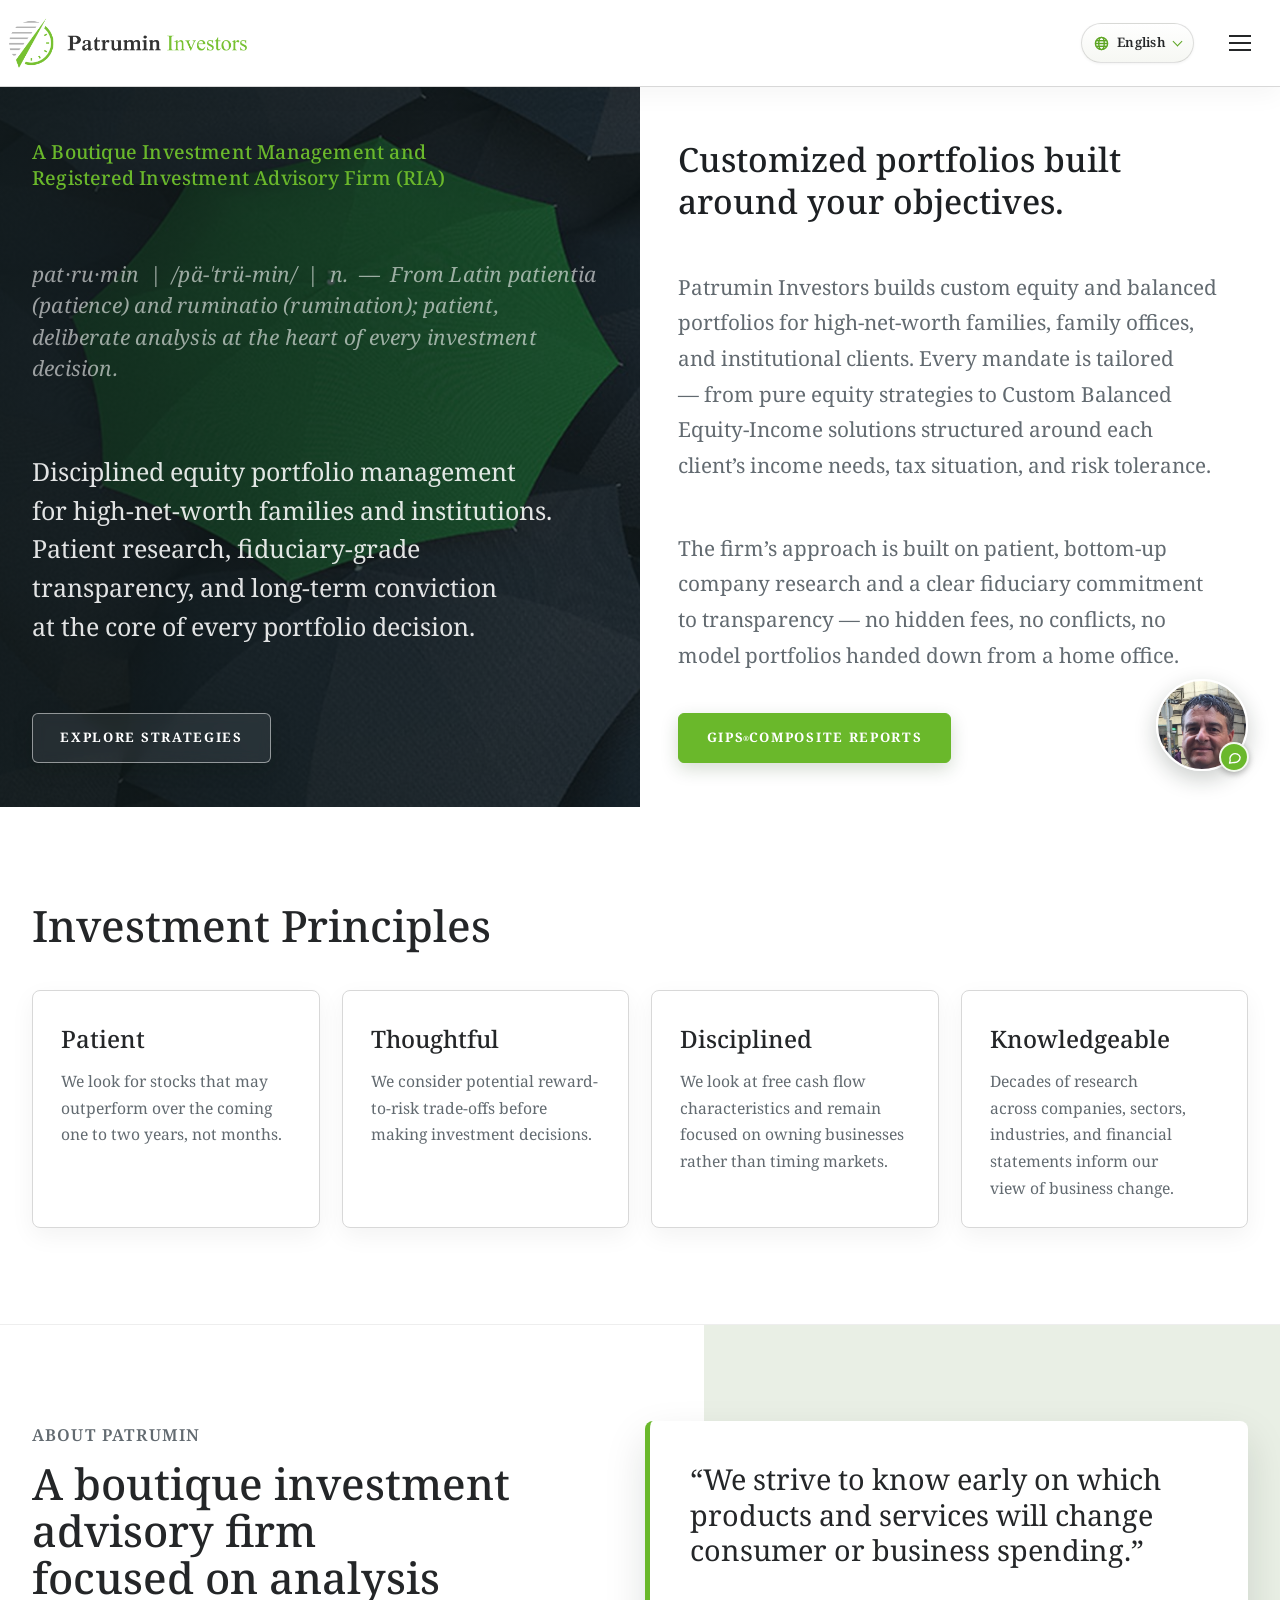
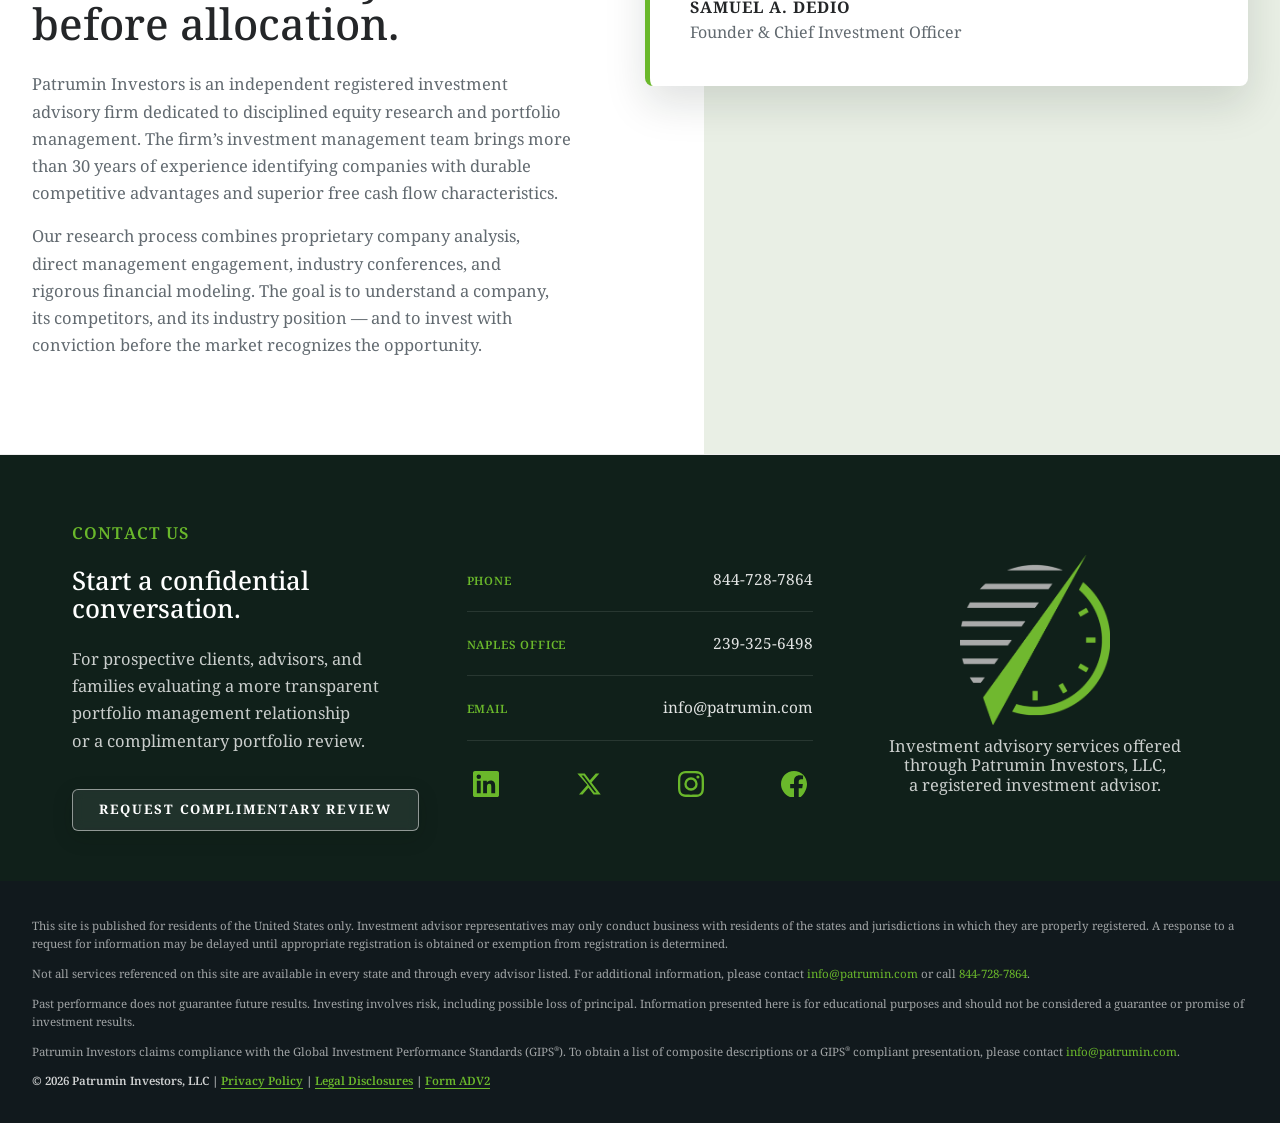
==== commit d14e2e2a: "made another visual change" ====
--- a/index.html
+++ b/index.html
@@ -265,7 +265,7 @@
 </div>
 <h3 data-i18n="contactModalTitle" id="contact-modal-title">Start a conversation</h3>
 <p class="gips-modal__desc" data-i18n="contactModalDesc">Send a note and it will reach our team directly. We typically respond within one business day.</p>
-<form id="contact-form" novalidate="">
+<form id="contact-form">
 <div class="gips-modal__field">
 <label data-i18n="contactModalNameLabel" for="contact-name">Full Name <span aria-hidden="true" class="gips-modal__req">*</span></label>
 <input autocomplete="name" id="contact-name" placeholder="First and last name" required="" type="text"/>
@@ -289,6 +289,6 @@
 </div>
 </div>
 </div>
-<script src="script.js?v=17"></script>
+<script src="script.js?v=18"></script>
 </body>
 </html>
--- a/styles.css
+++ b/styles.css
@@ -1734,8 +1734,8 @@
   border-radius: 50%;
   background-image: url("assets/sam-a-dedio.jpg");
   background-repeat: no-repeat;
-  background-size: 290%;
-  background-position: 62% 27%;
+  background-size: 245%;
+  background-position: 62% 24%;
   border: 2px solid var(--off-white);
   box-shadow: 0 2px 8px rgba(10, 20, 14, 0.18);
 }
@@ -1747,6 +1747,13 @@
 .contact-modal__who span {
   font-size: 0.8rem;
   color: var(--muted);
+}
+
+/* privacy line spans the full form width (same as the button) and wraps
+   naturally — left-aligned, lines reach the right edge when long */
+#contact-modal .gips-modal__privacy {
+  width: 100%;
+  text-align: left;
 }
 
 /* ── Hero "talk to the founder" headshot button (bottom-right) ── */
@@ -1799,8 +1806,8 @@
   border-radius: 50%;
   background-image: url("assets/sam-a-dedio.jpg");
   background-repeat: no-repeat;
-  background-size: 290%;
-  background-position: 62% 27%;
+  background-size: 245%;
+  background-position: 62% 24%;
   border: 2px solid rgba(255, 255, 255, 0.85);
   box-shadow: 0 8px 26px rgba(6, 12, 8, 0.42);
   transition:
@@ -2694,3 +2701,72 @@
     line-height: 1.5;
   }
 }
+
+/* ── Split hero (desktop ≥1041px): photo slideshow behind the LEFT column only,
+      right column on a clean white panel with larger, darker type. Below 1041px
+      the hero stays full-bleed photo with white text (unchanged). ── */
+@media (min-width: 1041px) {
+  .hero {
+    background: #fff;
+  }
+
+  /* slideshow occupies just the left half, still bleeding to the screen edge */
+  .hero-media {
+    right: auto;
+    width: 50%;
+  }
+
+  /* even darkening so the white left-column text stays legible over the photo */
+  .hero-slide::after {
+    background: linear-gradient(
+      90deg,
+      rgba(16, 24, 25, 0.88) 0%,
+      rgba(16, 24, 25, 0.66) 100%
+    );
+  }
+
+  /* equal columns so the photo/white seam falls cleanly between them */
+  .hero__left,
+  .hero__right {
+    flex: 1;
+  }
+
+  /* right panel sits on white — drop the light divider, darken the text */
+  .hero__right {
+    border-left: none;
+  }
+  .hero__right-heading {
+    color: var(--ink);
+    font-size: clamp(1.65rem, 0.85rem + 1.55vw, 2.5rem);
+    line-height: 1.25;
+  }
+  .hero__right p {
+    color: var(--muted);
+    font-size: clamp(1.1rem, 0.8rem + 0.62vw, 1.36rem);
+    line-height: 1.72;
+  }
+
+  /* GIPS button needs a solid fill to read against white */
+  .hero__right .button {
+    background: var(--green);
+    border-color: var(--green);
+    color: var(--white);
+    -webkit-backdrop-filter: none;
+    backdrop-filter: none;
+    box-shadow: 0 6px 18px rgba(22, 62, 8, 0.18);
+  }
+  .hero__right .button:hover {
+    background: var(--green-hover);
+    border-color: var(--green-hover);
+    box-shadow: 0 10px 24px rgba(22, 62, 8, 0.26);
+  }
+
+  /* headshot button now sits on white — dark name label, softer ring */
+  .hero-contact__label span {
+    color: var(--ink);
+  }
+  .hero-contact__photo {
+    border-color: #fff;
+    box-shadow: 0 8px 22px rgba(20, 30, 22, 0.22);
+  }
+}
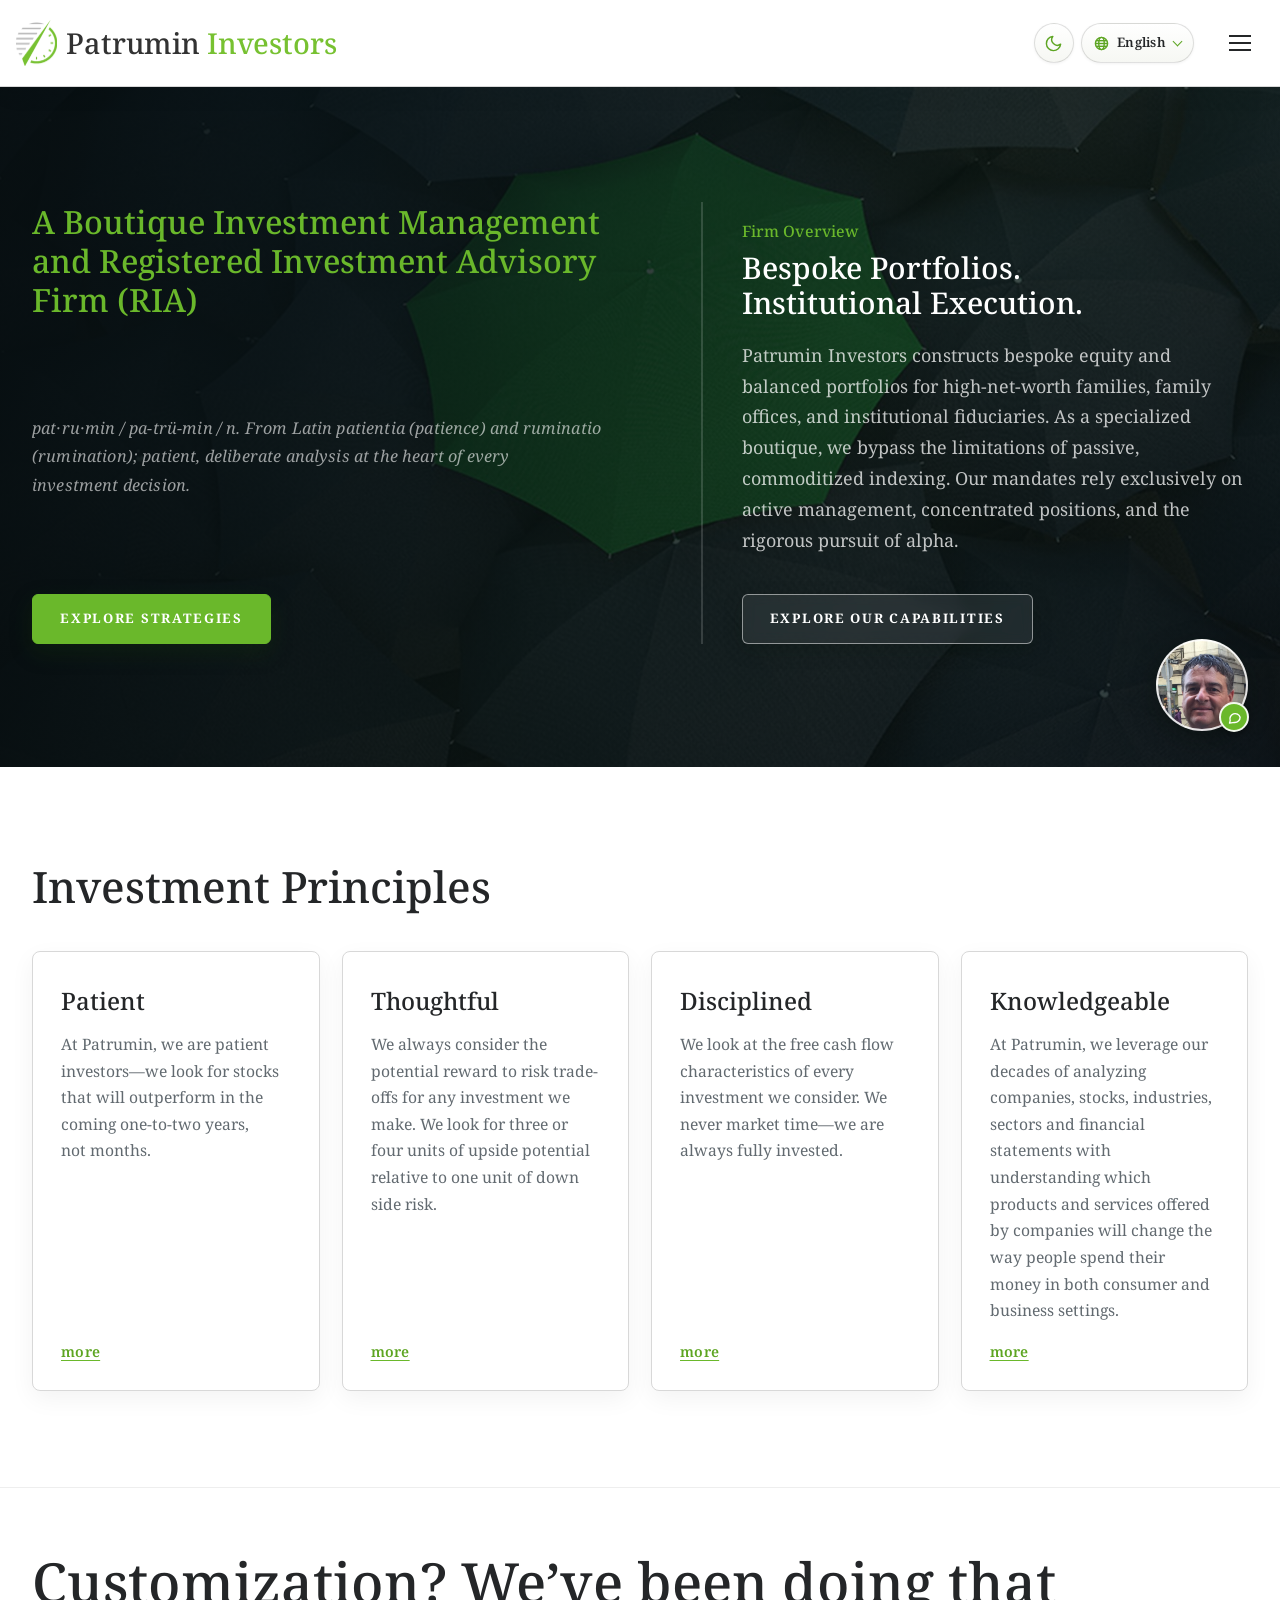
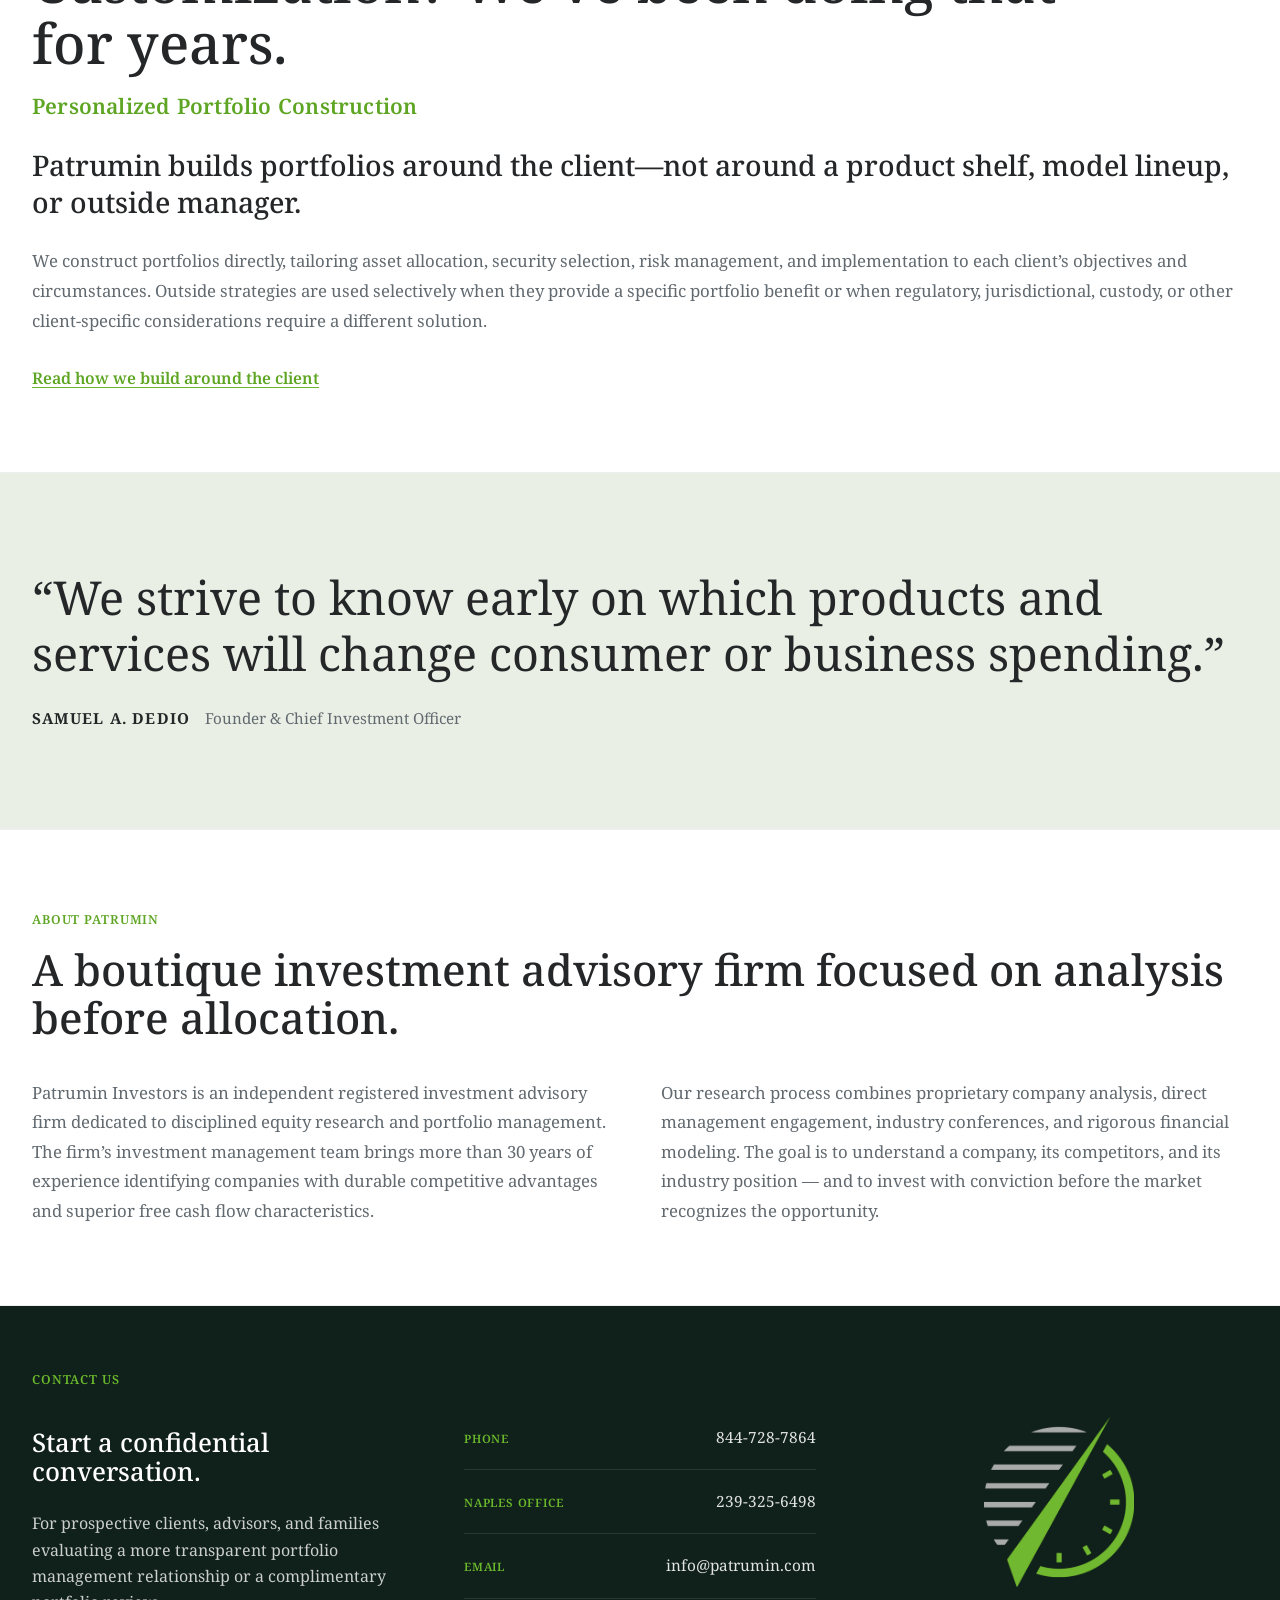
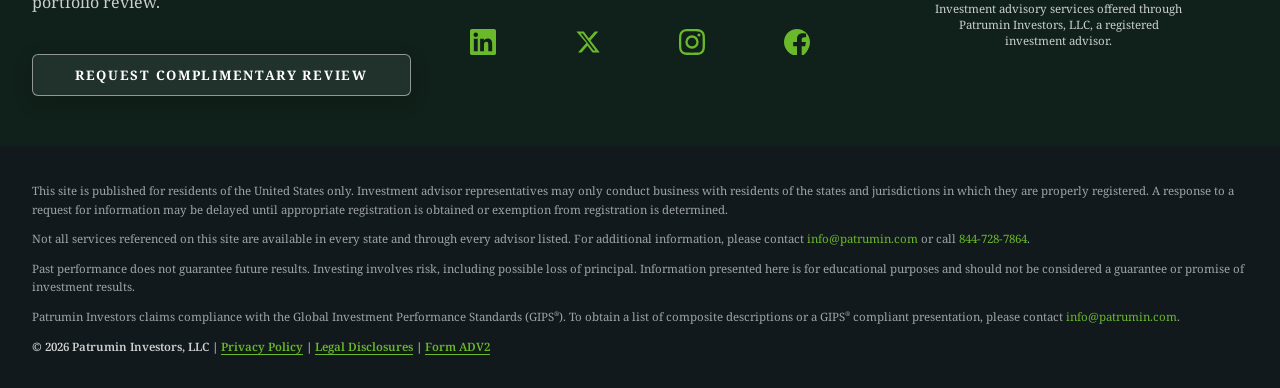
==== commit ab331d7b: "updated website files" ====
--- a/index.html
+++ b/index.html
@@ -1,19 +1,35 @@
 <!DOCTYPE html>
-
 <html lang="en">
 <head>
 <meta charset="utf-8"/>
 <meta content="width=device-width, initial-scale=1" name="viewport"/>
 <title>Patrumin Investors | Disciplined Equity Portfolio Management</title>
 <meta content="Patrumin Investors is a boutique registered investment advisor focused on disciplined equity portfolio management, fiduciary transparency, and long-term company research." name="description"/>
-<link href="styles.css?v=38" rel="stylesheet"/>
+<link href="styles.css?v=51" rel="stylesheet"/>
+<script>
+/* Theme boot — runs before first paint so there is no flash.
+   An explicit choice in localStorage wins; otherwise the OS/browser
+   preference is honoured; otherwise light. */
+(function () {
+  try {
+    var t = localStorage.getItem("patrumin-theme");
+    if (t !== "dark" && t !== "light") {
+      t = window.matchMedia("(prefers-color-scheme: dark)").matches ? "dark" : "light";
+    }
+    document.documentElement.setAttribute("data-theme", t);
+  } catch (e) {
+    document.documentElement.setAttribute("data-theme", "light");
+  }
+})();
+</script>
 </head>
 <body>
 <a class="skip-link" data-i18n="skip" href="#main">Skip to content</a>
 <header class="site-header">
 <nav aria-label="Primary navigation" class="main-nav">
 <a aria-label="Patrumin Investors home" class="brand" href="index.html">
-<img alt="Patrumin Investors" src="assets/patrumin-logo-clean.png"/>
+<img class="brand__mark" alt="" src="assets/patrumin-mark-hd.png"/>
+<span class="brand__name"><span class="brand__name--dark">Patrumin</span> <span class="brand__name--green">Investors</span></span>
 </a>
 <button aria-controls="site-menu" aria-expanded="false" class="nav-toggle" type="button">
 <span class="nav-toggle__line"></span>
@@ -34,6 +50,7 @@
 <a data-i18n="navCustomBalanced" href="strategies.html#strategy-custom-balanced">Custom Balanced</a>
 </div>
 </div>
+<a data-i18n="navCapabilities" href="capabilities.html">Capabilities</a>
 <a data-i18n="navGipsComposite" href="gips.html">GIPS<sup class="reg">®</sup> Reports</a>
 <a data-i18n="navPerformance" href="performance.html">Equity Performance</a>
 <a data-i18n="navInsights" href="insights.html">Insights</a>
@@ -41,6 +58,10 @@
 <a data-i18n="navContact" href="#contact">Contact Us</a>
 </div>
 <div aria-label="Utilities" class="nav-aux">
+<button class="theme-toggle" type="button" data-theme-toggle aria-label="Switch to dark mode" title="Switch to dark mode">
+<svg class="theme-toggle__moon" aria-hidden="true" viewBox="0 0 24 24" fill="none" stroke="currentColor" stroke-width="1.8" stroke-linecap="round" stroke-linejoin="round"><path d="M21 12.8A9 9 0 1 1 11.2 3a7 7 0 0 0 9.8 9.8z"></path></svg>
+<svg class="theme-toggle__sun" aria-hidden="true" viewBox="0 0 24 24" fill="none" stroke="currentColor" stroke-width="1.8" stroke-linecap="round" stroke-linejoin="round"><circle cx="12" cy="12" r="4.2"></circle><path d="M12 2.2v2.4M12 19.4v2.4M4.1 4.1l1.7 1.7M18.2 18.2l1.7 1.7M2.2 12h2.4M19.4 12h2.4M4.1 19.9l1.7-1.7M18.2 5.8l1.7-1.7"></path></svg>
+</button>
 <label class="language-switch" for="language-select">
 <svg aria-hidden="true" class="lang-globe" fill="none" height="13" stroke="currentColor" stroke-width="1.5" viewbox="0 0 16 16" width="13"><circle cx="8" cy="8" r="6.5"></circle><ellipse cx="8" cy="8" rx="2.9" ry="6.5"></ellipse><line x1="1.5" x2="14.5" y1="8" y2="8"></line><line x1="2" x2="14" y1="5" y2="5"></line><line x1="2" x2="14" y1="11" y2="11"></line></svg>
 <span aria-hidden="true" class="language-switch__label">English</span>
@@ -64,22 +85,23 @@
 <div class="hero-slide hero-slide--photo-three"></div>
 </div>
 <div class="hero__content section-shell">
+<div class="hero__inner">
 <div class="hero__left">
-          <p class="eyebrow" data-i18n="heroEyebrow">A Boutique Investment Management and Registered Investment Advisory Firm (RIA)</p>
-          <h1 class="sr-only" data-i18n="heroTitle" id="hero-title">Patrumin Investors</h1>
-          <div aria-label="Etymology of Patrumin" class="hero-definition">
-            <span data-i18n="heroDefinition">pat&#183;ru&#183;min&nbsp;&nbsp;|&nbsp;&nbsp;/p&#228;-&#712;tr&#252;-min/&nbsp;&nbsp;|&nbsp;&nbsp;n.&nbsp;&nbsp;&mdash;&nbsp;&nbsp;From Latin <em>patientia</em> (patience) and <em>ruminatio</em> (rumination); patient, deliberate analysis at the heart of every investment decision.</span>
-          </div>
-          <p data-i18n="heroSubtitle">Disciplined equity portfolio management for high-net-worth families and institutions. Patient research, fiduciary-grade transparency, and long-term conviction at the core of every portfolio decision.</p>
-          <div class="button-row">
-            <a class="button button--primary" data-i18n="heroPrimary" href="strategies.html">Explore Strategies</a>
-          </div>
-        </div>
+<h1 class="sr-only" data-i18n="heroTitle" id="hero-title">Patrumin Investors</h1>
+<p class="hero__subgreen">A Boutique Investment Management and Registered Investment Advisory Firm (RIA)</p>
+<p aria-label="Etymology of Patrumin" class="hero-definition">pat&#183;ru&#183;min / pa-tr&#252;-min / n. From Latin <em>patientia</em> (patience) and <em>ruminatio</em> (rumination); patient, deliberate analysis at the heart of every investment decision.</p>
+<div class="button-row">
+<a class="button button--primary" href="strategies.html">Explore Strategies</a>
+</div>
+</div>
 <div class="hero__right">
-<h2 class="hero__right-heading" data-i18n="heroRightTitle">Customized portfolios built around your objectives.</h2>
-<p data-i18n="heroRightP1">Patrumin Investors builds custom equity and balanced portfolios for high-net-worth families, family offices, and institutional clients. Every mandate is tailored — from pure equity strategies to Custom Balanced Equity-Income solutions structured around each client’s income needs, tax situation, and risk tolerance.</p>
-<p data-i18n="heroRightP2">The firm’s approach is built on patient, bottom-up company research and a clear fiduciary commitment to transparency — no hidden fees, no conflicts, no model portfolios handed down from a home office.</p>
-<a class="button button--secondary hero__right-cta" data-i18n="heroSecondary" href="gips.html">GIPS<sup class="reg">&reg;</sup> Composite Reports</a>
+<p class="eyebrow">Firm Overview</p>
+<h2 class="hero__right-heading">Bespoke Portfolios. Institutional Execution.</h2>
+<p class="hero__right-body">Patrumin Investors constructs bespoke equity and balanced portfolios for high-net-worth families, family offices, and institutional fiduciaries. As a specialized boutique, we bypass the limitations of passive, commoditized indexing. Our mandates rely exclusively on active management, concentrated positions, and the rigorous pursuit of alpha.</p>
+<div class="button-row">
+<a class="button button--secondary" href="capabilities.html">Explore Our Capabilities</a>
+</div>
+</div>
 </div>
 <button aria-label="Contact Samuel A. Dedio" class="hero-contact" onclick="openContactModal()" type="button">
 <span class="hero-contact__label">
@@ -94,23 +116,6 @@
 </button>
 </div>
 </section>
-<!-- ── Firm Overview ──────────────────────────────────────────── -->
-<section class="overview section-padding">
-<div class="section-shell overview__grid" data-i18n-html="overview">
-<div>
-<p class="eyebrow">Firm Overview</p>
-<h2>Customized portfolios built around your objectives.</h2>
-</div>
-<div class="overview__copy">
-<p>
-              Patrumin Investors builds custom equity and balanced portfolios for high-net-worth families, family offices, and institutional clients. Every mandate is tailored — from pure equity strategies to Custom Balanced Equity-Income solutions that combine stock selection with fixed income, structured around each client’s income needs, tax situation, and risk tolerance.
-            </p>
-<p>
-              The firm’s approach is built on patient, bottom-up company research and a clear fiduciary commitment to transparency — no hidden fees, no conflicts, no model portfolios handed down from a home office.
-            </p>
-</div>
-</div>
-</section>
 <!-- ── Investment Principles ──────────────────────────────────── -->
 <section aria-labelledby="principles-title" class="principles section-padding" id="philosophy">
 <div class="section-shell" data-i18n-html="principles">
@@ -120,29 +125,57 @@
 <div class="card-grid card-grid--four">
 <article class="principle-card">
 <h3>Patient</h3>
-<p>We look for stocks that may outperform over the coming one to two years, not months.</p>
+<p>At Patrumin, we are patient investors—we look for stocks that will outperform in the coming one-to-two years, not months.</p>
+<a class="card-more" href="about.html">more</a>
 </article>
 <article class="principle-card">
 <h3>Thoughtful</h3>
-<p>We consider potential reward-to-risk trade-offs before making investment decisions.</p>
+<p>We always consider the potential reward to risk trade-offs for any investment we make. We look for three or four units of upside potential relative to one unit of down side risk.</p>
+<a class="card-more" href="about.html">more</a>
 </article>
 <article class="principle-card">
 <h3>Disciplined</h3>
-<p>We look at free cash flow characteristics and remain focused on owning businesses rather than timing markets.</p>
+<p>We look at the free cash flow characteristics of every investment we consider. We never market time—we are always fully invested.</p>
+<a class="card-more" href="about.html">more</a>
 </article>
 <article class="principle-card">
 <h3>Knowledgeable</h3>
-<p>Decades of research across companies, sectors, industries, and financial statements inform our view of business change.</p>
+<p>At Patrumin, we leverage our decades of analyzing companies, stocks, industries, sectors and financial statements with understanding which products and services offered by companies will change the way people spend their money in both consumer and business settings.</p>
+<a class="card-more" href="about.html">more</a>
 </article>
 </div>
+</div>
+</section>
+<!-- ── Personalized Portfolio Construction ────────────────────── -->
+<section aria-labelledby="customization-title" class="customization section-padding" id="customization">
+<div class="section-shell" data-i18n-html="customization">
+<h2 class="customization__title" id="customization-title">Customization? We&rsquo;ve been doing that for years.</h2>
+<p class="customization__sub">Personalized Portfolio Construction</p>
+<p class="customization__lede">Patrumin builds portfolios around the client&mdash;not around a product shelf, model lineup, or outside manager.</p>
+<div class="customization__copy">
+<p>We construct portfolios directly, tailoring asset allocation, security selection, risk management, and implementation to each client&rsquo;s objectives and circumstances. Outside strategies are used selectively when they provide a specific portfolio benefit or when regulatory, jurisdictional, custody, or other client-specific considerations require a different solution.</p>
+</div>
+<a class="customization__link" href="strategies.html#built-around-the-client">Read how we build around the client</a>
+</div>
+</section>
+<!-- ── Founder quote ──────────────────────────────────────────── -->
+<section aria-label="Investment philosophy" class="quote-band section-padding">
+<div class="section-shell">
+<blockquote class="firm-quote" data-i18n-html="firmQuote">
+<p class="firm-quote__text">“We strive to know early on which products and services will change consumer or business spending.”</p>
+<footer class="firm-quote__by">
+<span class="firm-quote__name">Samuel A. Dedio</span>
+<span class="firm-quote__role">Founder &amp; Chief Investment Officer</span>
+</footer>
+</blockquote>
 </div>
 </section>
 <!-- ── About Patrumin ─────────────────────────────────────────── -->
 <section aria-labelledby="about-title" class="about section-padding" id="about">
-<div class="section-shell about__grid" data-i18n-html="about">
-<div class="about__main">
+<div class="section-shell about__stack" data-i18n-html="about">
 <p class="eyebrow">About Patrumin</p>
 <h2 id="about-title">A boutique investment advisory firm focused on analysis before allocation.</h2>
+<div class="about__copy">
 <p>
               Patrumin Investors is an independent registered investment advisory firm dedicated
               to disciplined equity research and portfolio management. The firm’s investment
@@ -156,14 +189,6 @@
               invest with conviction before the market recognizes the opportunity.
             </p>
 </div>
-<aside aria-labelledby="leader-title" class="leader-panel">
-<p class="quote">
-              “We strive to know early on which products and services will
-              change consumer or business spending.”
-            </p>
-<h3 id="leader-title">Samuel A. Dedio</h3>
-<p>Founder &amp; Chief Investment Officer</p>
-</aside>
 </div>
 </section>
 <!-- ── Contact ────────────────────────────────────────────────── -->
@@ -200,7 +225,7 @@
 <svg aria-hidden="true" fill="currentColor" height="22" viewbox="0 0 24 24" width="22"><path d="M18.244 2.25h3.308l-7.227 8.26 8.502 11.24H16.17l-4.714-6.231-5.401 6.231H2.748l7.73-8.835L1.254 2.25H8.08l4.713 6.231zm-1.161 17.52h1.833L7.084 4.126H5.117z"></path></svg>
 </a>
 <a aria-label="Patrumin Investors on Instagram" class="social-btn instagram" href="https://www.instagram.com/patrumininvestors" rel="noopener noreferrer" target="_blank">
-<svg aria-hidden="true" fill="url(#ig-gradient)" height="22" viewbox="0 0 24 24" width="22"><defs><radialGradient id="ig-gradient" cx="0.3" cy="1.07" r="1.35"><stop offset="0" stop-color="#fdf497"/><stop offset="0.05" stop-color="#fdf497"/><stop offset="0.45" stop-color="#fd5949"/><stop offset="0.6" stop-color="#d6249f"/><stop offset="0.9" stop-color="#285AEB"/></radialGradient></defs><path d="M12 0C8.74 0 8.333.015 7.053.072 5.775.132 4.905.333 4.14.63c-.789.306-1.459.717-2.126 1.384S.935 3.35.63 4.14C.333 4.905.131 5.775.072 7.053.012 8.333 0 8.74 0 12c0 3.259.014 3.668.072 4.948.06 1.277.261 2.148.558 2.913.306.788.717 1.459 1.384 2.126.667.666 1.336 1.079 2.126 1.384.766.296 1.636.499 2.913.558C8.333 23.988 8.74 24 12 24c3.259 0 3.668-.014 4.948-.072 1.277-.06 2.148-.262 2.913-.558.788-.306 1.459-.718 2.126-1.384.666-.667 1.079-1.335 1.384-2.126.296-.765.499-1.636.558-2.913.06-1.28.072-1.689.072-4.948 0-3.259-.014-3.667-.072-4.947-.06-1.277-.262-2.149-.558-2.913-.306-.789-.718-1.459-1.384-2.126C21.319 1.347 20.651.935 19.86.63c-.765-.297-1.636-.499-2.913-.558C15.667.012 15.26 0 12 0zm0 2.16c3.203 0 3.585.016 4.85.071 1.17.055 1.805.249 2.227.415.562.217.96.477 1.382.896.419.42.679.819.896 1.381.164.422.36 1.057.413 2.227.057 1.266.07 1.646.07 4.85s-.015 3.585-.074 4.85c-.061 1.17-.256 1.805-.421 2.227-.224.562-.479.96-.899 1.382-.419.419-.824.679-1.38.896-.42.164-1.065.36-2.235.413-1.274.057-1.649.07-4.859.07-3.211 0-3.586-.015-4.859-.074-1.171-.061-1.816-.256-2.236-.421-.569-.224-.96-.479-1.379-.899-.421-.419-.69-.824-.9-1.38-.165-.42-.359-1.065-.42-2.235-.045-1.26-.061-1.649-.061-4.844 0-3.196.016-3.586.061-4.861.061-1.17.255-1.814.42-2.234.21-.57.479-.96.9-1.381.419-.419.81-.689 1.379-.898.42-.166 1.051-.361 2.221-.421 1.275-.045 1.65-.06 4.859-.06l.045.03zm0 3.678a6.162 6.162 0 100 12.324 6.162 6.162 0 000-12.324zM12 16c-2.21 0-4-1.79-4-4s1.79-4 4-4 4 1.79 4 4-1.79 4-4 4zm7.846-10.405a1.441 1.441 0 01-2.88 0 1.44 1.44 0 012.88 0z"></path></svg>
+<svg aria-hidden="true" fill="url(#ig-gradient)" height="22" viewbox="0 0 24 24" width="22"><defs><radialGradient id="ig-gradient" cx="0.3" cy="1.07" r="1.35"><stop offset="0" stop-color="#fdf497"></stop><stop offset="0.05" stop-color="#fdf497"></stop><stop offset="0.45" stop-color="#fd5949"></stop><stop offset="0.6" stop-color="#d6249f"></stop><stop offset="0.9" stop-color="#285AEB"></stop></radialGradient></defs><path d="M12 0C8.74 0 8.333.015 7.053.072 5.775.132 4.905.333 4.14.63c-.789.306-1.459.717-2.126 1.384S.935 3.35.63 4.14C.333 4.905.131 5.775.072 7.053.012 8.333 0 8.74 0 12c0 3.259.014 3.668.072 4.948.06 1.277.261 2.148.558 2.913.306.788.717 1.459 1.384 2.126.667.666 1.336 1.079 2.126 1.384.766.296 1.636.499 2.913.558C8.333 23.988 8.74 24 12 24c3.259 0 3.668-.014 4.948-.072 1.277-.06 2.148-.262 2.913-.558.788-.306 1.459-.718 2.126-1.384.666-.667 1.079-1.335 1.384-2.126.296-.765.499-1.636.558-2.913.06-1.28.072-1.689.072-4.948 0-3.259-.014-3.667-.072-4.947-.06-1.277-.262-2.149-.558-2.913-.306-.789-.718-1.459-1.384-2.126C21.319 1.347 20.651.935 19.86.63c-.765-.297-1.636-.499-2.913-.558C15.667.012 15.26 0 12 0zm0 2.16c3.203 0 3.585.016 4.85.071 1.17.055 1.805.249 2.227.415.562.217.96.477 1.382.896.419.42.679.819.896 1.381.164.422.36 1.057.413 2.227.057 1.266.07 1.646.07 4.85s-.015 3.585-.074 4.85c-.061 1.17-.256 1.805-.421 2.227-.224.562-.479.96-.899 1.382-.419.419-.824.679-1.38.896-.42.164-1.065.36-2.235.413-1.274.057-1.649.07-4.859.07-3.211 0-3.586-.015-4.859-.074-1.171-.061-1.816-.256-2.236-.421-.569-.224-.96-.479-1.379-.899-.421-.419-.69-.824-.9-1.38-.165-.42-.359-1.065-.42-2.235-.045-1.26-.061-1.649-.061-4.844 0-3.196.016-3.586.061-4.861.061-1.17.255-1.814.42-2.234.21-.57.479-.96.9-1.381.419-.419.81-.689 1.379-.898.42-.166 1.051-.361 2.221-.421 1.275-.045 1.65-.06 4.859-.06l.045.03zm0 3.678a6.162 6.162 0 100 12.324 6.162 6.162 0 000-12.324zM12 16c-2.21 0-4-1.79-4-4s1.79-4 4-4 4 1.79 4 4-1.79 4-4 4zm7.846-10.405a1.441 1.441 0 01-2.88 0 1.44 1.44 0 012.88 0z"></path></svg>
 </a>
 <a aria-label="Patrumin Investors on Facebook" class="social-btn facebook" href="https://www.facebook.com/patrumin" rel="noopener noreferrer" target="_blank">
 <svg aria-hidden="true" fill="currentColor" height="22" viewbox="0 0 24 24" width="22"><path d="M24 12.073c0-6.627-5.373-12-12-12s-12 5.373-12 12c0 5.99 4.388 11.954 12 12.873v-9.107H8.468V12.06h3.532V9.39c0-3.487 2.078-5.415 5.253-5.415 1.522 0 3.114.272 3.114.272v3.427h-1.754c-1.726 0-2.265 1.072-2.265 2.17v2.21h3.85l-.615 3.807h-3.235v9.108C19.612 24.027 24 18.062 24 12.073z"></path></svg>
@@ -289,6 +314,6 @@
 </div>
 </div>
 </div>
-<script src="script.js?v=18"></script>
+<script src="script.js?v=24"></script>
 </body>
-</html>
+</html>
--- a/styles.css
+++ b/styles.css
@@ -19,6 +19,51 @@
   --header-height: 76px;
   --font-body: "Iskoola Pota", "Noto Serif", Georgia, "Times New Roman", serif;
   --font-heading: "Iskoola Pota", "Noto Serif", Georgia, "Times New Roman", serif;
+
+  /* ── Theme surfaces (light) ──────────────────────────────────────
+     --white / --charcoal / --deep stay literal brand colours and are
+     used for text and panels that are dark in BOTH themes. Anything
+     that flips between light and dark uses the tokens below.        */
+  --surface-page: #ffffff;
+  --surface-card: #ffffff;
+  --surface-header: rgba(255, 255, 255, 0.97);
+  --panel-dark: #242628;
+  --brand-name: #323232;
+  --card-shadow: 0 8px 24px rgba(20, 28, 24, 0.05);
+  color-scheme: light;
+}
+
+/* ══════════════════════════════════════════════════════════════════
+   DARK THEME
+   Set by the inline <head> script as data-theme="dark" on <html>:
+   an explicit choice in localStorage wins, otherwise the OS/browser
+   preference is honoured, otherwise light.
+   ══════════════════════════════════════════════════════════════════ */
+[data-theme="dark"] {
+  color-scheme: dark;
+
+  --surface-page: #121618;
+  --surface-card: #1b2022;
+  --surface-header: rgba(17, 21, 23, 0.94);
+
+  --off-white: #1d2224;
+  --mist: #16211c;
+
+  --ink: #e4e9e9;
+  --charcoal: #f1f4f3;
+  --charcoal-2: #e4e9e9;
+  --muted: #a2adaf;
+
+  --line: #2f3639;
+  --soft-line: #262c2f;
+
+  --brand-name: #f1f4f3;
+  --card-shadow: 0 8px 24px rgba(0, 0, 0, 0.34);
+
+  /* NOTE: --green / --green-dark are deliberately NOT changed here.
+     They are the brand greens and also fill the primary buttons, which
+     carry white text — lightening them lowers button contrast. On the
+     dark page ground #5da522 still reads at roughly 5.7:1 as link text. */
 }
 
 * {
@@ -31,13 +76,13 @@
 
 html,
 body {
-  overflow-x: clip; /* hard stop on sideways scroll from any stray wide element */
+  overflow-x: clip;
 }
 
 body {
   margin: 0;
   color: var(--ink);
-  background: var(--white);
+  background: var(--surface-page);
   font-family: var(--font-body);
   font-size: 16px;
   line-height: 1.65;
@@ -77,8 +122,9 @@
   color: var(--charcoal);
   font-family: var(--font-heading);
   font-weight: 500;
-  line-height: 1.08;
+  line-height: 1.12;
   letter-spacing: 0;
+  width: 100%;
 }
 
 h1 {
@@ -87,7 +133,8 @@
 }
 
 h2 {
-  font-size: 2.7rem;
+  font-size: clamp(1.85rem, 1.5rem + 1.5vw, 4.2rem);
+  text-wrap: normal;
 }
 
 h3 {
@@ -101,7 +148,7 @@
   z-index: 1000;
   padding: 0.75rem 1rem;
   color: var(--white);
-  background: var(--charcoal);
+  background: var(--panel-dark);
   transform: translateY(-150%);
 }
 
@@ -132,7 +179,7 @@
   position: sticky;
   top: 0;
   z-index: 100;
-  background: rgba(255, 255, 255, 0.97);
+  background: var(--surface-header);
   border-bottom: 1px solid var(--soft-line);
   box-shadow: 0 8px 24px rgba(0, 0, 0, 0.04);
   backdrop-filter: blur(14px);
@@ -140,7 +187,7 @@
 
 .topline {
   color: var(--white);
-  background: var(--charcoal);
+  background: var(--panel-dark);
   font-size: 0.8rem;
 }
 
@@ -174,7 +221,6 @@
   gap: 0.75rem;
 }
 
-/* ── Social icons ── */
 .social-links {
   display: flex;
   align-items: center;
@@ -201,7 +247,6 @@
     transform 220ms ease;
 }
 
-/* Platform-specific hover colours */
 .social-links a.social-link--linkedin:hover,
 .social-links a.social-link--linkedin:focus-visible {
   background: #0A66C2;
@@ -226,7 +271,6 @@
   transform: translateY(-1px);
 }
 
-/* Footer social on dark bg */
 .footer-social .social-links a.social-link--linkedin:hover {
   background: #0A66C2;
   border-color: #0A66C2;
@@ -240,7 +284,6 @@
   border-color: #1877F2;
 }
 
-/* ── Language switcher ── */
 .language-switch {
   position: relative;
   display: inline-flex;
@@ -299,10 +342,9 @@
 
 .language-switch option {
   color: var(--white);
-  background: var(--charcoal);
-}
-
-/* ── Main nav ── */
+  background: var(--panel-dark);
+}
+
 .main-nav {
   width: 100%;
   min-height: 76px;
@@ -367,8 +409,6 @@
   position: relative;
 }
 
-/* ── Strategy submenu: hidden on desktop (plain link with underline
-   highlight); shown inline inside the collapsed hamburger menu ── */
 .nav-menu {
   display: none;
 }
@@ -391,7 +431,6 @@
   background: var(--off-white);
 }
 
-/* ── Buttons ── */
 .nav-cta,
 .button {
   display: inline-flex;
@@ -439,7 +478,6 @@
   transition-duration: 100ms;
 }
 
-/* Nav CTA — slightly more compact than hero/section buttons */
 .nav-cta {
   min-height: 36px;
   padding: 0.5rem 0.9rem;
@@ -473,7 +511,6 @@
   transition: transform 320ms cubic-bezier(0.22, 1, 0.36, 1);
 }
 
-/* Open menu: the lines drift apart; they glide back when it closes */
 .main-nav.is-open .nav-toggle__line:first-child {
   transform: translateY(-4px);
 }
@@ -494,7 +531,6 @@
   border: 0;
 }
 
-/* ── Nav utilities (formerly in topline) ── */
 .nav-aux {
   flex-shrink: 0;
   display: flex;
@@ -518,13 +554,12 @@
   border-color: transparent;
 }
 
-/* Language switcher — sleek pill with full language names */
 .nav-aux .language-switch {
   min-height: 40px;
   gap: 0;
-  padding: 0 12px; /* globe and chevron sit as far from the sides as from the top */
+  padding: 0 12px;
   color: var(--charcoal-2);
-  background: linear-gradient(180deg, var(--white) 0%, var(--off-white) 100%);
+  background: linear-gradient(180deg, var(--surface-card) 0%, var(--off-white) 100%);
   border: 1px solid rgba(0, 0, 0, 0.12);
   box-shadow: 0 1px 3px rgba(0, 0, 0, 0.05);
   transition:
@@ -544,8 +579,6 @@
   border-bottom-color: var(--green-dark);
 }
 
-/* Select stretches invisibly over the entire pill — every pixel is clickable.
-   The visible text is the .language-switch__label span, synced by script.js. */
 .nav-aux .language-switch select {
   position: absolute;
   inset: 0;
@@ -558,7 +591,7 @@
 
 .language-switch__label {
   flex: 1;
-  text-align: center; /* centered between globe and chevron */
+  text-align: center;
   padding: 0 8px;
   color: var(--charcoal);
   font-size: 0.82rem;
@@ -576,7 +609,7 @@
 
 .nav-aux .language-switch option {
   color: var(--ink);
-  background: var(--white);
+  background: var(--surface-card);
 }
 
 .lang-globe {
@@ -602,7 +635,6 @@
   background: var(--deep);
 }
 
-/* Overview section is folded into the hero — hide standalone panel */
 .overview {
   display: none;
 }
@@ -650,56 +682,48 @@
 .hero__content {
   position: relative;
   z-index: 2;
-  flex: 1; /* fill the full hero height */
+  flex: 1;
   padding-top: 52px;
   padding-bottom: 44px;
   display: flex;
-  flex-direction: row;
-  align-items: stretch; /* both columns top-align — eyebrows sit on the same line */
-  gap: clamp(2rem, 3vw, 3.5rem); /* fluid gutter — tightens as the window narrows so the columns keep their room; matched to the right column's padding so the divider stays centered */
-}
-
-/* Desktop: type scaled up so the text spans the panel top to bottom */
+  flex-direction: column;
+  justify-content: center;
+  align-items: flex-start;
+}
+
+.hero__inner {
+  display: flex;
+  flex-direction: column;
+  align-items: flex-start;
+  gap: 1.5rem;
+  max-width: none;
+  width: 100%;
+}
+
+.hero__headline {
+  margin: 0;
+  width: 100%;
+  color: var(--white);
+  font-family: var(--font-heading);
+  font-weight: 500;
+  line-height: 1.06;
+  letter-spacing: -0.01em;
+  font-size: clamp(2.6rem, 1rem + 5.2vw, 7.4rem);
+}
+
 @media (min-width: 881px) {
-  .hero__left {
-    justify-content: space-between; /* distribute lines top-to-bottom, align eyebrow with the right column, fill the bottom */
-    gap: 2.6rem; /* minimum breathing room between the left-column lines */
+  .hero__inner {
+    gap: 1.9rem;
+    max-width: none;
   }
 
   .hero h1 {
-    font-size: 6.9rem;
-  }
-
-  .hero .eyebrow {
-    font-size: 2.7rem;
-  }
-
-  .hero-definition {
-    font-size: 2.08rem;
-  }
-
-  .hero__left > p:not(.eyebrow) {
-    font-size: 2.9rem;
-    line-height: 1.65;
-  }
-
-  .hero__left .button,
-  .hero__right .button {
+    font-size: clamp(3.4rem, 0.4rem + 4.4vw, 7.4rem);
+  }
+
+  .hero__inner .button {
     min-height: 58px;
     font-size: 1.04rem;
-  }
-
-  .hero__right {
-    justify-content: space-between; /* fills the panel top to bottom */
-  }
-
-  .hero__right-heading {
-    font-size: 2.9rem;
-  }
-
-  .hero__right p {
-    font-size: 1.34rem;
-    line-height: 1.85;
   }
 }
 
@@ -711,13 +735,11 @@
   min-width: 0;
 }
 
-/* Hero subtitle — two even, balanced lines */
 .hero__left > p:not(.eyebrow) {
   max-width: none;
   color: rgba(255, 255, 255, 0.88);
   font-size: 1.15rem;
   line-height: 1.7;
-  text-wrap: balance;
 }
 
 .hero__text {
@@ -740,7 +762,7 @@
   min-width: 0;
   padding-top: 0;
   border-left: 2px solid rgba(255, 255, 255, 0.15);
-  padding-left: clamp(2rem, 3vw, 3.5rem); /* matched to the fluid column gap so the divider sits centered between the two panels */
+  padding-left: clamp(2rem, 3vw, 3.5rem);
 }
 
 .hero__left .button-row {
@@ -750,7 +772,7 @@
 
 @media (min-width: 881px) {
   .hero__left .button-row {
-    margin-top: 0; /* space-between handles bottom alignment now */
+    margin-top: 0;
   }
 }
 
@@ -766,6 +788,7 @@
   line-height: 1.3;
   margin-top: 0.5rem;
   margin-bottom: 0;
+  width: 100%;
 }
 
 .hero__right p {
@@ -804,7 +827,8 @@
 }
 
 .hero__lede {
-  max-width: 720px;
+  max-width: none;
+  width: 100%;
   margin-top: 1.2rem;
   color: var(--white);
   font-family: var(--font-heading);
@@ -819,7 +843,8 @@
 }
 
 .hero__copy {
-  max-width: 650px;
+  max-width: none;
+  width: 100%;
   margin-top: 1.1rem;
   color: rgba(255, 255, 255, 0.86);
   font-size: 1.05rem;
@@ -850,15 +875,13 @@
   border-left: 3px solid var(--green);
 }
 
-/* ── Overview ── */
 .overview {
   background: var(--off-white);
 }
 
 .overview__grid,
 .about__grid,
-.review__grid,
-.contact__grid {
+.review__grid {
   display: grid;
   grid-template-columns: 0.95fr 1.05fr;
   gap: 68px;
@@ -868,15 +891,18 @@
 .overview__copy {
   color: var(--muted);
   font-size: 1.05rem;
+  width: 100%;
+  max-width: none;
 }
 
 .section-heading {
-  max-width: 760px;
+  max-width: none;
+  width: 100%;
   margin-bottom: 40px;
 }
 
 .section-heading--wide {
-  max-width: 860px;
+  max-width: none;
 }
 
 .section-heading--full {
@@ -885,13 +911,11 @@
 
 .section-heading p,
 .about__main p,
-.review__grid > div > p,
-.contact__grid > div > p {
+.review__grid > div > p {
   color: var(--muted);
   font-size: 1.03rem;
 }
 
-/* ── Cards ── */
 .card-grid {
   display: grid;
   gap: 22px;
@@ -916,14 +940,14 @@
   padding: 30px;
   border: 1px solid var(--line);
   border-radius: 8px;
-  background: var(--white);
+  background: var(--surface-card);
   box-shadow: 0 8px 24px rgba(20, 28, 24, 0.05);
 }
 
 .principle-card {
   display: flex;
   flex-direction: column;
-  min-height: 0; /* sized by content, not a fixed box */
+  min-height: 0;
   padding: 26px 28px;
 }
 
@@ -962,19 +986,180 @@
   letter-spacing: 0.06em;
 }
 
-/* ── About ── */
+.card-more {
+  margin-top: auto;
+  padding-top: 1rem;
+  align-self: flex-start;
+  color: var(--green-dark);
+  font-size: 0.9rem;
+  font-weight: 600;
+  letter-spacing: 0.02em;
+  text-decoration: underline;
+  text-underline-offset: 3px;
+  text-decoration-color: var(--green);
+}
+
+.card-more:hover {
+  color: var(--green-hover);
+}
+
+/* ── Customized Portfolio Section ── */
+.customization {
+  border-top: 1px solid var(--soft-line);
+  background: var(--surface-page);
+}
+
+.customization.section-padding {
+  padding: 64px 0 80px;
+}
+
+.customization__title {
+  margin: 0;
+  width: 100%;
+  font-size: clamp(2rem, 0.5rem + 3.7vw, 6rem);
+  line-height: 1.1;
+}
+
+.customization__sub {
+  margin-top: 0.9rem;
+  color: var(--green-dark);
+  font-size: clamp(1.05rem, 0.85rem + 0.6vw, 1.45rem);
+  font-weight: 600;
+  letter-spacing: 0.01em;
+}
+
+.customization__lede {
+  margin-top: 1.5rem;
+  width: 100%;
+  color: var(--charcoal);
+  font-family: var(--font-heading);
+  font-size: clamp(1.25rem, 0.85rem + 1.15vw, 2.25rem);
+  font-weight: 500;
+  line-height: 1.32;
+}
+
+.customization__copy {
+  margin-top: 1.5rem;
+  width: 100%;
+  color: var(--muted);
+}
+
+.customization__copy p {
+  font-size: 1.05rem;
+  line-height: 1.8;
+  width: 100%;
+}
+
+.customization__link {
+  display: inline-block;
+  margin-top: 1.8rem;
+  color: var(--green-dark);
+  font-weight: 600;
+  text-decoration: underline;
+  text-underline-offset: 3px;
+  text-decoration-color: var(--green);
+}
+
+.customization__link:hover {
+  color: var(--green-hover);
+}
+
+/* ── Founder Quote Band ── */
+.quote-band {
+  border-top: 1px solid var(--soft-line);
+  border-bottom: 1px solid var(--soft-line);
+  background: var(--mist);
+}
+
+.firm-quote {
+  margin: 0;
+  max-width: none;
+  width: 100%;
+  text-align: left;
+}
+
+.firm-quote__text {
+  color: var(--charcoal);
+  font-family: var(--font-heading);
+  font-size: clamp(1.9rem, 3.9vw - 0.2rem, 6rem);
+  line-height: 1.2;
+  width: 100%;
+}
+
+.firm-quote__by {
+  display: flex;
+  flex-direction: row;
+  flex-wrap: wrap;
+  align-items: baseline;
+  gap: 0.15rem 0.9rem;
+  margin-top: 1.6rem;
+}
+
+.firm-quote__name {
+  color: var(--charcoal);
+  font-weight: 700;
+  font-size: 0.95rem;
+  text-transform: uppercase;
+  letter-spacing: 0.08em;
+}
+
+.firm-quote__role {
+  color: var(--muted);
+  font-size: 0.95rem;
+}
+
+/* ── About Section ── */
 .about {
   border-top: 1px solid var(--soft-line);
   border-bottom: 1px solid var(--soft-line);
-  background:
-    linear-gradient(90deg, var(--white) 0%, var(--white) 55%, var(--mist) 55%, var(--mist) 100%);
+  background: var(--surface-page);
+}
+
+.about.section-padding {
+  padding: 80px 0;
+}
+
+.about__stack {
+  /* Retain standard section-shell margins */
+}
+
+.about__stack .eyebrow {
+  margin-bottom: 1rem;
+}
+
+.about__stack h2 {
+  max-width: none;
+  width: 100%;
+}
+
+.about__copy {
+  margin-top: 2.2rem;
+  width: 100%;
+  color: var(--muted);
+}
+
+.about__copy p {
+  font-size: 1.05rem;
+  line-height: 1.75;
+  width: 100%;
+}
+
+@media (min-width: 900px) {
+  .about__copy {
+    display: grid;
+    grid-template-columns: 1fr 1fr;
+    gap: 2.6rem;
+  }
+  .about__copy p + p {
+    margin-top: 0;
+  }
 }
 
 .leader-panel {
   padding: 40px;
   border-left: 5px solid var(--green);
   border-radius: 8px;
-  background: var(--white);
+  background: var(--surface-card);
   box-shadow: var(--shadow);
 }
 
@@ -999,9 +1184,9 @@
   color: var(--muted);
 }
 
-/* ── Strategy ── */
+/* ── Strategy Section ── */
 .strategy {
-  background: var(--white);
+  background: var(--surface-page);
 }
 
 .strategy-nav {
@@ -1009,6 +1194,7 @@
   flex-wrap: wrap;
   gap: 0.6rem;
   margin-bottom: 30px;
+  justify-content: center;
 }
 
 .strategy-nav a {
@@ -1045,7 +1231,7 @@
   padding: 36px 40px;
   border: 1px solid var(--line);
   border-radius: 8px;
-  background: var(--white);
+  background: var(--surface-card);
   box-shadow: 0 8px 24px rgba(20, 28, 24, 0.05);
 }
 
@@ -1057,17 +1243,36 @@
   margin-bottom: 1.4rem;
 }
 
+.strategy-panel__heading {
+  display: flex;
+  flex-direction: column;
+  gap: 0.45rem;
+  flex: 1;
+  min-width: 0;
+}
+
+.strategy-panel__name {
+  margin: 0;
+  font-size: 1.55rem;
+  line-height: 1.15;
+  width: 100%;
+}
+
+.strategy-panel__tag {
+  color: var(--muted);
+  opacity: 0.72;
+  font-size: 0.72rem;
+  font-weight: 500;
+  letter-spacing: 0.04em;
+  text-transform: uppercase;
+  line-height: 1.4;
+}
+
 .strategy-panel__cta {
   flex-shrink: 0;
-  margin-top: 10px;
   min-height: 34px;
   padding: 0.4rem 1rem;
   font-size: 0.74rem;
-}
-
-.strategy-panel h3 {
-  margin-top: 0.5rem;
-  font-size: 1.4rem;
 }
 
 .strategy-panel__body p + p {
@@ -1089,6 +1294,7 @@
 .strategy-points {
   color: var(--muted);
   font-size: 0.98rem;
+  width: 100%;
 }
 
 .strategy-risk {
@@ -1171,7 +1377,7 @@
   padding: 42px;
   border-radius: 8px;
   color: var(--white);
-  background: var(--charcoal);
+  background: var(--panel-dark);
 }
 
 .strategy-callout .eyebrow {
@@ -1202,19 +1408,14 @@
   color: var(--green);
 }
 
-/* ── GIPS Composite Reports ── */
 .gips-composite {
   background: var(--off-white);
 }
 
-/* Tighter padding below the report grid */
 .gips-composite.section-padding {
   padding-bottom: 64px;
 }
 
-/* ── Uniform intro band under every page hero ──
-   Same space above and below the first text block on all subpages,
-   so the intro sits centered between the black bar and what follows. */
 .page-hero + .section-padding {
   padding-top: 56px;
 }
@@ -1237,7 +1438,7 @@
   padding: 28px;
   border: 1px solid var(--line);
   border-radius: 8px;
-  background: var(--white);
+  background: var(--surface-card);
   box-shadow: 0 6px 18px rgba(20, 28, 24, 0.05);
 }
 
@@ -1263,76 +1464,28 @@
 
 .button--outline {
   color: var(--charcoal);
-  background: var(--white);
+  background: var(--surface-card);
   border-color: var(--line);
 }
 
 .button--outline:hover {
   color: var(--charcoal);
-  background: var(--white);
+  background: var(--surface-card);
   border-color: rgba(0,0,0,0.18);
   box-shadow: 0 4px 18px rgba(0,0,0,0.13);
 }
 
-/* ── Performance / Review ── */
 .review {
-  background: var(--white);
-}
-
-.review__grid,
-.contact__grid {
-  align-items: center;
-}
-
-.contact__grid {
-  grid-template-columns: repeat(3, minmax(0, 1fr));
-  gap: 3rem;
-  align-items: stretch; /* all three columns share top and bottom edges */
-}
-
-/* Spacing: eyebrow → h2 → supporting copy */
-.review__grid > div > h2,
-.contact__grid > div > h2 {
-  margin-top: 0.5rem;
-}
-
-.section-heading h2 + p,
-.about__main h2 + p,
-.review__grid > div > h2 + p,
-.contact__grid > div > h2 + p {
-  margin-top: 1.4rem;
-}
-
-.review__grid .button {
-  margin-top: 1.8rem;
-}
-
-.review-list {
+  background: var(--surface-page);
+}
+
+.review__grid {
   display: grid;
-  grid-template-columns: repeat(2, 1fr);
-  gap: 1px;
-  overflow: hidden;
-  border: 1px solid var(--line);
-  border-radius: 8px;
-  background: var(--line);
-}
-
-.review-list article {
-  min-height: 190px;
-  padding: 30px;
-  background: var(--white);
-}
-
-/* ── Insights ── */
-.insights {
-  background: var(--off-white);
-}
-
-.insight-card {
-  min-height: 280px;
-}
-
-/* ── Contact ── */
+  grid-template-columns: 0.95fr 1.05fr;
+  gap: 68px;
+  align-items: start;
+}
+
 .contact {
   position: relative;
   overflow: hidden;
@@ -1340,16 +1493,17 @@
   background: #10201a;
 }
 
-/* Content fills more of the pane vertically; columns tucked in from the edges */
 .contact.section-padding {
   padding: 64px 0 50px;
 }
 
 .contact .contact__grid {
-  padding: 0 2.5rem;
-}
-
-/* background mark removed — mark is now the explicit center column element */
+  display: grid;
+  grid-template-columns: repeat(3, minmax(0, 1fr));
+  gap: 2.5rem;
+  align-items: stretch;
+  padding: 0;
+}
 
 .contact .section-shell {
   position: relative;
@@ -1371,22 +1525,20 @@
 
 .contact__grid > div > p {
   color: rgba(255, 255, 255, 0.78);
-  max-width: 28rem;
-  text-wrap: balance; /* even, full lines — no widows */
-}
-
-/* Left column: everything spans one shared width, button pinned to the bottom */
+  width: 100%;
+}
+
 .contact__grid > div:first-child {
   display: flex;
   flex-direction: column;
   max-width: 28rem;
+  justify-self: start;
 }
 
 .contact__grid > div:first-child > p {
   max-width: none;
 }
 
-/* Request button — same frosted-glass style as the hero CTAs */
 .contact__grid > div:first-child .button {
   margin-top: 2.2rem;
   width: 100%;
@@ -1411,21 +1563,19 @@
   box-shadow: 0 6px 20px rgba(8, 20, 6, 0.18);
 }
 
-/* Blurb hugs the left edge — mirror of the contact actions on the right */
-.contact__grid > div:first-child {
-  justify-self: start;
-}
-
 .contact-actions {
   display: flex;
   flex-direction: column;
-  gap: 0;
+  width: 100%;
+  max-width: 22rem;
+  justify-self: center;
+  align-self: center;
 }
 
 .contact-link {
   display: flex;
   align-items: baseline;
-  justify-content: space-between; /* green label left, number/email right */
+  justify-content: space-between;
   gap: 10px;
   padding: 19px 0;
   border: none;
@@ -1453,50 +1603,34 @@
   background: transparent;
 }
 
-
-/* ── Contact actions — pushed to right edge, mirroring the blurb on the left.
-   Same 26rem cap as the blurb so both columns are equidistant from the
-   centered logo and from their respective page edges. ── */
-.contact-actions {
-  display: flex;
-  flex-direction: column;
-  width: 100%;
-  max-width: 22rem;
-  justify-self: center;
-  align-self: center;
-}
-
-/* Right column: logo and advisory line read as one compact unit. */
 .contact-brand {
   display: flex;
   flex-direction: column;
   justify-content: center;
   align-items: center;
-  justify-self: end;
-  width: 100%;
-  max-width: 100%;
+  justify-self: center;
+  width: 100%;
+  max-width: 280px;
   min-width: 0;
 }
 
 .contact-brand__mark {
   width: 150px;
   height: auto;
-  margin: 0 auto; /* centered over the note */
+  margin: 0 auto;
   opacity: 0.95;
 }
 
 .contact-brand__note {
-  margin-top: 0.65rem;
+  margin-top: 0.8rem;
   color: rgba(255, 255, 255, 0.62);
-  font-size: 0.48rem;
-  letter-spacing: 0;
-  line-height: 1.2;
+  font-size: 0.72rem;
+  line-height: 1.4;
   text-align: center;
-  white-space: nowrap;
-  max-width: none;
-}
-
-/* Stacked tablet/mobile layout: let the line wrap once three columns are tight */
+  white-space: normal;
+  max-width: 260px;
+}
+
 @media (max-width: 1240px) {
   .contact__grid {
     grid-template-columns: 1fr;
@@ -1514,9 +1648,9 @@
   }
 
   .contact-brand__note {
-    white-space: nowrap;
-    font-size: 0.5rem;
-    line-height: 1.2;
+    white-space: normal;
+    font-size: 0.7rem;
+    line-height: 1.4;
     text-align: left;
   }
 
@@ -1527,18 +1661,15 @@
   }
 }
 
-/* Social icons under the Request button in the contact pane */
 .contact-social {
   display: flex;
   align-items: center;
-  justify-content: space-between; /* spread evenly, first/last flush with the lines above */
+  justify-content: space-between;
   margin-top: auto;
   padding-top: 24px;
 }
 
-/* ── Hero buttons — frosted-glass outline (both panels) ─────── */
-.hero__left .button,
-.hero__right .button {
+.hero__inner .button {
   min-height: 50px;
   padding: 0.95rem 1.7rem;
   border-radius: 6px;
@@ -1555,28 +1686,27 @@
     border-color 240ms ease;
 }
 
-/* trademark sits snug against GIPS despite the button's letter-spacing */
-.hero__left .button sup.reg,
-.hero__right .button sup.reg {
+.hero__inner .button--primary {
+  background: var(--green);
+  border-color: var(--green);
+  box-shadow: 0 8px 22px rgba(22, 62, 8, 0.28);
+}
+
+.hero__inner .button--primary:hover {
+  background: var(--green-hover);
+  border-color: var(--green-hover);
+}
+
+.hero__inner .button sup.reg {
   margin-left: -0.25em;
 }
 
-/* Hover: simply flash a slightly lighter shade — no movement */
-.hero__left .button:hover,
-.hero__right .button:hover {
+.hero__inner .button--secondary:hover {
   background: rgba(255, 255, 255, 0.18);
   border-color: rgba(255, 255, 255, 0.7);
   box-shadow: 0 6px 20px rgba(8, 20, 6, 0.18);
 }
 
-.hero__right-cta {
-  align-self: flex-start;
-  margin-top: 0.75rem;
-}
-
-
-
-/* ── GIPS modal ── */
 .gips-modal {
   display: none;
   position: fixed;
@@ -1600,7 +1730,7 @@
   z-index: 1;
   width: min(480px, calc(100vw - 48px));
   padding: 40px;
-  background: var(--white);
+  background: var(--surface-card);
   border-radius: 10px;
   box-shadow: 0 24px 64px rgba(10, 20, 14, 0.28);
 }
@@ -1657,7 +1787,7 @@
   font-size: 0.94rem;
   font-family: var(--font-body);
   color: var(--charcoal);
-  background: var(--white);
+  background: var(--surface-card);
   box-sizing: border-box;
   transition: border-color 160ms;
 }
@@ -1698,7 +1828,6 @@
   color: var(--muted);
 }
 
-/* message box for the contact form — matches the input styling */
 .gips-modal__field textarea {
   width: 100%;
   min-height: 112px;
@@ -1710,7 +1839,7 @@
   font-family: var(--font-body);
   line-height: 1.5;
   color: var(--charcoal);
-  background: var(--white);
+  background: var(--surface-card);
   box-sizing: border-box;
   transition: border-color 160ms;
 }
@@ -1720,7 +1849,6 @@
   box-shadow: 0 0 0 3px rgba(52, 106, 60, 0.12);
 }
 
-/* contact modal — small founder headshot + name above the form */
 .contact-modal__head {
   display: flex;
   align-items: center;
@@ -1749,14 +1877,11 @@
   color: var(--muted);
 }
 
-/* privacy line spans the full form width (same as the button) and wraps
-   naturally — left-aligned, lines reach the right edge when long */
 #contact-modal .gips-modal__privacy {
   width: 100%;
   text-align: left;
 }
 
-/* ── Hero "talk to the founder" headshot button (bottom-right) ── */
 .hero-contact {
   position: absolute;
   right: 0;
@@ -1822,7 +1947,6 @@
   box-shadow: 0 12px 34px rgba(6, 12, 8, 0.5);
 }
 
-/* green chat badge so it reads as a contact affordance */
 .hero-contact__badge {
   position: absolute;
   right: -3px;
@@ -1844,7 +1968,6 @@
   display: block;
 }
 
-/* gentle attention pulse — disabled when the user prefers reduced motion */
 @media (prefers-reduced-motion: no-preference) {
   .hero-contact__photo::after {
     content: "";
@@ -1866,7 +1989,6 @@
   100% { box-shadow: 0 0 0 0 rgba(106, 184, 43, 0); }
 }
 
-/* Stacked layout: let the headshot flow to the bottom and always show its label */
 @media (max-width: 1040px) {
   .hero-contact {
     position: static;
@@ -1890,7 +2012,6 @@
   }
 }
 
-/* ── Footer ── */
 .site-footer {
   color: rgba(255, 255, 255, 0.76);
   background: var(--deep);
@@ -1917,7 +2038,6 @@
   object-fit: contain;
 }
 
-/* ── Footer SVG social icons ── */
 .footer-social-icons {
   display: flex;
   gap: 12px;
@@ -1930,7 +2050,7 @@
   display: inline-flex;
   align-items: center;
   justify-content: center;
-  padding: 6px; /* comfortable tap target around the floating glyph */
+  padding: 6px;
   background: none;
   border-radius: 0;
   color: rgba(255, 255, 255, 0.6);
@@ -1958,7 +2078,6 @@
   transform: translateY(-1px);
 }
 
-/* Brand colors appear on hover only */
 .social-btn.linkedin:hover,
 .social-btn.linkedin:focus-visible { color: #0A66C2; }
 .social-btn.x-corp:hover,
@@ -1992,7 +2111,6 @@
   font-weight: 600;
 }
 
-/* ── Responsive ── */
 @media (max-width: 1040px) {
   h1 {
     font-size: 3.2rem;
@@ -2015,7 +2133,6 @@
     grid-template-columns: 1fr;
   }
 
-  /* Hero collapses to 1 col at tablet */
   .hero__content {
     flex-direction: column;
     gap: 2rem;
@@ -2028,7 +2145,6 @@
     padding-top: 1.5rem;
   }
 
-  /* Contact: hide mark column, stack to 1 col */
   .contact__grid {
     grid-template-columns: 1fr;
     gap: 2rem;
@@ -2038,7 +2154,6 @@
     justify-self: start;
   }
 
-  /* Stacked layout: contact actions back to full width on the left */
   .contact-actions {
     max-width: none;
     justify-self: start;
@@ -2049,11 +2164,10 @@
   }
 
   .about {
-    background: var(--white);
-  }
-}
-
-/* Nav collapses to the hamburger before the link bar can overflow */
+    background: var(--surface-page);
+  }
+}
+
 @media (max-width: 1319px) {
 
   :root {
@@ -2085,7 +2199,7 @@
   }
 
   .nav-links {
-    justify-content: normal; /* full-width rows, not a packed right column */
+    justify-content: normal;
     position: absolute;
     left: 0;
     right: 0;
@@ -2095,7 +2209,7 @@
     max-height: 0;
     overflow: hidden;
     border-bottom: 1px solid var(--line);
-    background: var(--white);
+    background: var(--surface-card);
     transition: max-height 220ms ease;
   }
 
@@ -2164,9 +2278,8 @@
   }
 
   .contact-social {
-    max-width: 20rem; /* keep the spread sensible when the column goes full-width */
-  }
-
+    max-width: 20rem;
+  }
 }
 
 @media (max-width: 620px) {
@@ -2247,7 +2360,14 @@
   }
 
   .strategy-panel__top {
-    flex-wrap: wrap;
+    flex-direction: column;
+    gap: 0.8rem;
+  }
+
+  .strategy-panel__meta {
+    align-items: flex-start;
+    text-align: left;
+    max-width: none;
   }
 
   .strategy-points {
@@ -2263,7 +2383,6 @@
   }
 }
 
-/* ── Hero definition (dictionary-style) ── */
 .hero__definition {
   margin-top: 0.75rem;
   color: rgba(255, 255, 255, 0.52);
@@ -2272,7 +2391,6 @@
   letter-spacing: 0.01em;
 }
 
-/* ── Instagram social icon ── */
 .social-links a.social-link--instagram:hover,
 .social-links a.social-link--instagram:focus-visible {
   background: #E4405F;
@@ -2281,26 +2399,19 @@
   transform: translateY(-1px);
 }
 
-/* ── Orphan / widow control, sitewide ── */
 h1,
 h2,
-h3 {
-  text-wrap: balance;
-}
-
+h3,
 p,
 li {
-  text-wrap: pretty;   /* fallback: prevents single-word last lines */
-  text-wrap: balance;  /* preferred: evens out all lines, no stub endings */
-}
-
-/* Footer legal text wraps naturally, full line width */
+  text-wrap: normal;
+}
+
 .site-footer p,
 .site-footer li {
   text-wrap: wrap;
 }
 
-/* ── Registered mark — small, raised, up and to the right ── */
 sup.reg {
   font-size: 0.55em;
   line-height: 0;
@@ -2308,22 +2419,177 @@
   letter-spacing: 0;
 }
 
-
-/* ── About page — firm tagline ── */
 .about-firm-intro h2 {
-  font-size: 1.75rem;
-}
-
-/* ── GIPS report-item description ── */
+  font-size: clamp(1.8rem, 1.1rem + 2.2vw, 4.4rem);
+}
+
+.about-prose {
+  margin-top: 1.4rem;
+  color: var(--muted);
+  width: 100%;
+}
+
+.about-prose p {
+  font-size: 1.05rem;
+  line-height: 1.75;
+  width: 100%;
+}
+
+.about-prose p + p {
+  margin-top: 1rem;
+}
+
+.about-approach {
+  margin-top: 3rem;
+  width: 100%;
+}
+
+.about-approach h3,
+.about-why h3 {
+  font-size: 1.55rem;
+  margin-bottom: 1rem;
+}
+
+.about-approach > p {
+  color: var(--muted);
+  font-size: 1.05rem;
+  line-height: 1.75;
+  width: 100%;
+}
+
+.about-points {
+  margin-top: 1.6rem;
+}
+
+.about-points li {
+  color: var(--charcoal);
+  font-weight: 500;
+}
+
+@media (min-width: 760px) {
+  .about-points {
+    grid-template-columns: repeat(3, minmax(160px, 1fr));
+  }
+}
+
+.about-why {
+  margin-top: 3.4rem;
+  padding-top: 2.4rem;
+  border-top: 1px solid var(--soft-line);
+  width: 100%;
+}
+
+.about-why__grid {
+  display: grid;
+  grid-template-columns: repeat(3, 1fr);
+  gap: 2rem;
+  margin-top: 1.4rem;
+}
+
+.about-why__item h4 {
+  margin: 0 0 0.7rem;
+  color: var(--charcoal);
+  font-family: var(--font-heading);
+  font-size: 1.12rem;
+  font-weight: 600;
+  line-height: 1.3;
+}
+
+.about-why__item p {
+  color: var(--muted);
+  font-size: 1rem;
+  line-height: 1.7;
+}
+
+@media (max-width: 900px) {
+  .about-why__grid {
+    grid-template-columns: 1fr;
+    gap: 1.6rem;
+  }
+}
+
 .gips-report-desc {
   color: var(--muted);
   font-size: 0.92rem;
   margin-top: 0.75rem;
 }
 
-/* ── Privacy policy document ── */
+.gips-notes {
+  margin-top: 40px;
+  padding-top: 28px;
+  border-top: 1px solid var(--soft-line);
+  color: var(--muted);
+  font-size: 0.9rem;
+  line-height: 1.7;
+}
+
+.gips-notes p + p {
+  margin-top: 0.9rem;
+}
+
+.gips-notes a {
+  color: var(--green-dark);
+  text-decoration: underline;
+  text-underline-offset: 2px;
+}
+
+.built-around {
+  border-top: 1px solid var(--soft-line);
+  background: var(--off-white);
+}
+
+.built-around__copy {
+  color: var(--muted);
+  width: 100%;
+}
+
+.built-around__copy p {
+  font-size: 1.05rem;
+  line-height: 1.75;
+  width: 100%;
+}
+
+.built-around__copy p + p {
+  margin-top: 1rem;
+}
+
+@media (min-width: 900px) {
+  .built-around__copy {
+    columns: 2;
+    column-gap: 3rem;
+  }
+  .built-around__copy p {
+    break-inside: avoid;
+  }
+}
+
+.built-around__kicker {
+  margin-top: 2.2rem;
+  padding-top: 1.6rem;
+  border-top: 2px solid var(--green);
+  color: var(--charcoal);
+  font-family: var(--font-heading);
+  font-size: clamp(1.2rem, 0.8rem + 1.25vw, 2.2rem);
+  line-height: 1.36;
+  width: 100%;
+}
+
+.research-prose {
+  margin-top: 1.4rem;
+  margin-bottom: 2.4rem;
+  color: var(--muted);
+  width: 100%;
+}
+
+.research-prose p {
+  font-size: 1.05rem;
+  line-height: 1.75;
+  width: 100%;
+}
+
 .privacy-doc {
-  max-width: 760px;
+  max-width: none;
+  width: 100%;
 }
 
 .privacy-divider {
@@ -2339,6 +2605,7 @@
   margin-bottom: 2.5rem;
   padding-bottom: 2rem;
   border-bottom: 1px solid var(--line);
+  width: 100%;
 }
 
 .privacy-doc h2 {
@@ -2347,12 +2614,14 @@
   color: var(--charcoal);
   margin-top: 2.2rem;
   margin-bottom: 0.7rem;
+  width: 100%;
 }
 
 .privacy-doc p {
   color: var(--muted);
   font-size: 1rem;
   line-height: 1.75;
+  width: 100%;
 }
 
 .privacy-doc ol {
@@ -2410,7 +2679,6 @@
   color: var(--muted);
 }
 
-/* ── Page transitions (View Transitions API — progressive enhancement) ── */
 @view-transition {
   navigation: auto;
 }
@@ -2420,7 +2688,6 @@
   animation-duration: 220ms;
 }
 
-/* ── Scroll-reveal (elements get .reveal via script.js) ── */
 @media (prefers-reduced-motion: no-preference) {
   .reveal {
     opacity: 0;
@@ -2436,7 +2703,6 @@
   }
 }
 
-/* ── GIPS modal success state ── */
 .gips-modal__success p[data-i18n="gipsModalThanks"] {
   font-size: 1.3rem;
   font-family: var(--font-heading);
@@ -2447,10 +2713,9 @@
 }
 
 .gips-modal.is-open .gips-modal__box {
-  padding-bottom: 1.5rem; /* trim the dead space under the Close button */
-}
-
-/* ── Footer meta links ── */
+  padding-bottom: 1.5rem;
+}
+
 .footer-meta a {
   color: var(--green);
   text-decoration: underline;
@@ -2461,7 +2726,6 @@
   color: var(--green-dark);
 }
 
-/* ── GIPS Email Capture Modal ── */
 .gips-modal {
   display: none;
   position: fixed;
@@ -2476,7 +2740,6 @@
   display: flex;
 }
 
-/* ── Team / Bio layout (about page) ── */
 .team-grid {
   display: grid;
   grid-template-columns: repeat(2, 1fr);
@@ -2489,7 +2752,7 @@
   grid-template-columns: 200px 1fr;
   gap: 32px;
   align-items: start;
-  background: var(--white);
+  background: var(--surface-card);
   border: 1px solid var(--line);
   border-radius: 10px;
   padding: 36px;
@@ -2567,12 +2830,6 @@
   line-height: 1.75;
 }
 
-/* ── Strategy-nav centered when it fits ── */
-.strategy-nav {
-  justify-content: center;
-}
-
-/* ── Page hero (non-home pages) — single big title, vertically centered ── */
 .page-hero {
   background: var(--deep);
   padding: 72px 0;
@@ -2580,23 +2837,17 @@
 
 .page-hero h1 {
   color: var(--white);
-  font-size: 3.4rem;
+  font-size: clamp(2.3rem, 0.6rem + 4.8vw, 6rem);
   margin: 0;
-}
-
-/* ── Privacy / legal documents — full page width, natural line wrapping ── */
-.privacy-doc {
-  max-width: none;
-  margin: 0;
+  width: 100%;
 }
 
 .privacy-doc p,
 .privacy-doc li,
 .privacy-doc h2 {
-  text-wrap: wrap; /* legal text fills each line completely */
-}
-
-/* ── Hero: 2:1 split — left column dominates, right column condensed ── */
+  text-wrap: wrap;
+}
+
 .hero__left {
   flex: 2;
 }
@@ -2653,48 +2904,21 @@
   }
 }
 
-/* ── Desktop hero type — fluid sizing (placed last so it wins over the
-      earlier base rules). Everything scales smoothly with viewport width
-      so no line overflows its column or collides with the right panel
-      between 881px and full desktop width. ── */
 @media (min-width: 881px) {
   .hero .eyebrow {
-    font-size: clamp(0.95rem, 0.45rem + 0.95vw, 1.55rem);
+    font-size: clamp(0.9rem, 0.7rem + 0.35vw, 1.12rem);
     line-height: 1.35;
     margin-bottom: 0;
   }
 
-  /* "A Boutique…" wraps gracefully instead of overflowing into the right column */
-  .hero__left .eyebrow {
-    white-space: normal;
-    text-wrap: balance;
-  }
-
-  /* pat·ru·min dictionary line */
   .hero-definition {
-    font-size: clamp(1rem, 0.55rem + 0.95vw, 1.7rem);
+    font-size: clamp(0.95rem, 0.8rem + 0.35vw, 1.2rem);
     line-height: 1.5;
     margin-top: 0;
-    margin-bottom: 0;
-  }
-
-  /* "Disciplined equity portfolio management…" blurb */
-  .hero__left > p:not(.eyebrow) {
-    font-size: clamp(1.2rem, 0.6rem + 1.2vw, 2.05rem);
-    line-height: 1.55;
-  }
-
-  .hero__right-heading {
-    font-size: clamp(1.25rem, 0.7rem + 1vw, 1.76rem);
-    margin-top: 0;
-  }
-
-  .hero__right p {
-    font-size: clamp(0.98rem, 0.78rem + 0.4vw, 1.12rem);
-  }
-}
-
-/* Very small phones can't fit the disclaimer on one line — let it wrap there */
+    margin-bottom: 0.4rem;
+  }
+}
+
 @media (max-width: 600px) {
   .contact-brand__note {
     white-space: normal;
@@ -2702,71 +2926,684 @@
   }
 }
 
-/* ── Split hero (desktop ≥1041px): photo slideshow behind the LEFT column only,
-      right column on a clean white panel with larger, darker type. Below 1041px
-      the hero stays full-bleed photo with white text (unchanged). ── */
 @media (min-width: 1041px) {
-  .hero {
-    background: #fff;
-  }
-
-  /* slideshow occupies just the left half, still bleeding to the screen edge */
-  .hero-media {
-    right: auto;
-    width: 50%;
-  }
-
-  /* even darkening so the white left-column text stays legible over the photo */
   .hero-slide::after {
-    background: linear-gradient(
-      90deg,
-      rgba(16, 24, 25, 0.88) 0%,
-      rgba(16, 24, 25, 0.66) 100%
-    );
-  }
-
-  /* equal columns so the photo/white seam falls cleanly between them */
-  .hero__left,
-  .hero__right {
-    flex: 1;
-  }
-
-  /* right panel sits on white — drop the light divider, darken the text */
+    background:
+      linear-gradient(
+        90deg,
+        rgba(6, 12, 14, 0.9) 0%,
+        rgba(6, 12, 14, 0.62) 45%,
+        rgba(6, 12, 14, 0.32) 100%
+      ),
+      linear-gradient(
+        135deg,
+        rgba(13, 43, 52, 0.62) 0%,
+        rgba(22, 40, 22, 0.55) 55%,
+        rgba(8, 14, 16, 0.72) 100%
+      );
+  }
+}
+/* ═══════════════════════════════════════════════════════════════════
+   HERO — landing page: oversized wordmark + firm-overview panel
+   ═══════════════════════════════════════════════════════════════════ */
+
+.hero {
+  height: auto;
+  min-height: 680px;
+  max-height: none;
+}
+
+.hero__content {
+  padding-top: 64px;
+  padding-bottom: 72px;
+}
+
+.hero__inner {
+  display: flex;
+  flex-direction: column;
+  align-items: stretch;
+  gap: 2.4rem;
+  width: 100%;
+}
+
+.hero__left {
+  flex: 1.22;
+  display: flex;
+  flex-direction: column;
+  gap: 0;
+  min-width: 0;
+}
+
+.hero__right {
+  flex: 1;
+  display: flex;
+  flex-direction: column;
+  justify-content: center;
+  min-width: 0;
+}
+
+@media (min-width: 1041px) {
+  .hero__inner {
+    flex-direction: row;
+    align-items: center;
+    gap: clamp(2.5rem, 4vw, 5rem);
+  }
+}
+
+.hero__headline--big {
+  margin: 0;
+  width: 100%;
+  color: var(--white);
+  font-family: var(--font-heading);
+  font-weight: 500;
+  line-height: 1.02;
+  letter-spacing: -0.015em;
+  font-size: clamp(3rem, 0.4rem + 5.9vw, 8.2rem);
+}
+
+.hero__subgreen {
+  margin: 0.5rem 0 0;
+  width: 100%;
+  color: var(--green);
+  font-family: var(--font-heading);
+  font-size: clamp(1.08rem, 0.42rem + 1.32vw, 2.15rem);
+  font-weight: 500;
+  line-height: 1.26;
+  letter-spacing: 0;
+}
+
+.hero__left .hero-definition {
+  margin-top: 1.15rem;
+  margin-bottom: 0;
+  width: 100%;
+  color: rgba(255, 255, 255, 0.6);
+}
+
+.hero__left .button-row {
+  margin-top: 1.9rem;
+}
+
+.hero__right-heading {
+  color: var(--white);
+  font-size: clamp(1.5rem, 0.95rem + 1.15vw, 2.55rem);
+  font-weight: 500;
+  line-height: 1.16;
+  margin-top: 0.35rem;
+}
+
+.hero__right-body {
+  margin-top: 1.15rem;
+  width: 100%;
+  color: rgba(255, 255, 255, 0.84);
+  font-size: clamp(1rem, 0.9rem + 0.22vw, 1.14rem);
+  line-height: 1.74;
+}
+
+.hero__right .button-row {
+  margin-top: 1.9rem;
+}
+
+@media (max-width: 1040px) {
   .hero__right {
     border-left: none;
-  }
-  .hero__right-heading {
-    color: var(--ink);
-    font-size: clamp(1.65rem, 0.85rem + 1.55vw, 2.5rem);
-    line-height: 1.25;
-  }
-  .hero__right p {
-    color: var(--muted);
-    font-size: clamp(1.1rem, 0.8rem + 0.62vw, 1.36rem);
-    line-height: 1.72;
-  }
-
-  /* GIPS button needs a solid fill to read against white */
-  .hero__right .button {
-    background: var(--green);
-    border-color: var(--green);
-    color: var(--white);
-    -webkit-backdrop-filter: none;
-    backdrop-filter: none;
-    box-shadow: 0 6px 18px rgba(22, 62, 8, 0.18);
-  }
-  .hero__right .button:hover {
-    background: var(--green-hover);
-    border-color: var(--green-hover);
-    box-shadow: 0 10px 24px rgba(22, 62, 8, 0.26);
-  }
-
-  /* headshot button now sits on white — dark name label, softer ring */
-  .hero-contact__label span {
-    color: var(--ink);
-  }
-  .hero-contact__photo {
-    border-color: #fff;
-    box-shadow: 0 8px 22px rgba(20, 30, 22, 0.22);
-  }
-}
+    border-top: 1px solid rgba(255, 255, 255, 0.18);
+    padding-left: 0;
+    padding-top: 2rem;
+  }
+}
+
+/* ═══════════════════════════════════════════════════════════════════
+   CAPABILITIES PAGE
+   ═══════════════════════════════════════════════════════════════════ */
+
+.capabilities-section {
+  background: var(--surface-page);
+}
+
+.capabilities-list {
+  display: grid;
+  grid-template-columns: 1fr;
+  gap: 22px;
+  margin: 0;
+  padding: 0;
+  list-style: none;
+}
+
+@media (min-width: 760px) {
+  .capabilities-list {
+    grid-template-columns: repeat(2, 1fr);
+  }
+}
+
+@media (min-width: 1180px) {
+  .capabilities-list {
+    grid-template-columns: repeat(3, 1fr);
+  }
+}
+
+.capability-item {
+  display: flex;
+  flex-direction: column;
+  padding: 30px 32px 28px;
+  border: 1px solid var(--line);
+  border-radius: 8px;
+  background: var(--surface-card);
+  box-shadow: 0 8px 24px rgba(20, 28, 24, 0.05);
+}
+
+.capability-item .card-kicker {
+  margin: 0;
+}
+
+.capability-item h3 {
+  margin-top: 0.7rem;
+  color: var(--charcoal);
+  font-size: 1.42rem;
+  line-height: 1.2;
+}
+
+.capability-item > p:not(.card-kicker) {
+  margin-top: 0.95rem;
+  width: 100%;
+  color: var(--muted);
+  font-size: 1.02rem;
+  line-height: 1.75;
+}
+
+.capability-item .card-more {
+  margin-top: auto;
+  padding-top: 1.5rem;
+}
+
+.capability-item--callout {
+  border-color: transparent;
+  background: var(--panel-dark);
+  box-shadow: 0 14px 34px rgba(16, 24, 20, 0.18);
+}
+
+.capability-item--callout .card-kicker {
+  color: var(--green);
+}
+
+.capability-item--callout h3 {
+  color: var(--white);
+}
+
+.capability-item--callout > p:not(.card-kicker) {
+  color: rgba(255, 255, 255, 0.78);
+}
+
+.capability-item--callout .text-link {
+  margin-top: auto;
+  padding-top: 1.5rem;
+  font-size: 0.95rem;
+}
+
+/* ── The Patrumin Standard banner ── */
+
+.patrumin-standard-banner {
+  padding: 46px 0 50px;
+  border-top: 3px solid var(--green);
+  border-bottom: 1px solid var(--soft-line);
+  background: var(--mist);
+}
+
+.patrumin-standard-line {
+  width: 100%;
+  margin: 0;
+  color: var(--charcoal);
+  font-family: var(--font-heading);
+  font-size: clamp(1.12rem, 0.62rem + 1.05vw, 2rem);
+  font-style: italic;
+  line-height: 1.42;
+}
+
+.patrumin-standard-line strong {
+  font-style: normal;
+  font-weight: 700;
+  color: var(--charcoal);
+}
+
+@media (max-width: 620px) {
+  .capability-item {
+    padding: 24px;
+  }
+
+  .patrumin-standard-banner {
+    padding: 34px 0 36px;
+  }
+}
+
+/* ── Hero: specificity overrides so the wordmark + green line fill the column ── */
+
+.hero .hero__headline--big {
+  /* Sized so the wordmark fills the left column on one line at every width. */
+  font-size: clamp(2.6rem, 6.88vw - 5.2px, 10rem);
+  line-height: 1.0;
+  white-space: nowrap;
+}
+
+.hero .hero__left > p.hero__subgreen {
+  margin: 0.75rem 0 0;
+  width: 100%;
+  color: var(--green);
+  font-family: var(--font-heading);
+  font-size: clamp(1.1rem, 1.92vw, 2.1rem);
+  font-weight: 500;
+  line-height: 1.24;
+  letter-spacing: 0;
+}
+
+.hero .hero__left > p.hero-definition,
+.hero .hero__left > .hero-definition {
+  margin-top: 1.35rem;
+  margin-bottom: 0;
+  width: 100%;
+  color: rgba(255, 255, 255, 0.6);
+  font-size: clamp(0.86rem, 0.72rem + 0.3vw, 1.08rem);
+  line-height: 1.55;
+}
+
+@media (max-width: 1040px) {
+  .hero .hero__headline--big {
+    font-size: clamp(2.1rem, 13.4vw - 9px, 7.5rem);
+  }
+
+  .hero .hero__left > p.hero__subgreen {
+    font-size: clamp(1.05rem, 3.1vw, 1.65rem);
+  }
+}
+
+/* ═══════════════════════════════════════════════════════════════════
+   HEADER BRAND LOCKUP — mark image + live text, so the wordmark can be
+   set larger without growing the header bar.
+   Colours are sampled from the original logo artwork.
+   ═══════════════════════════════════════════════════════════════════ */
+
+.brand {
+  display: inline-flex;
+  align-items: center;
+  gap: 0.6rem;
+  flex: 0 0 auto;
+  min-width: 0;
+}
+
+.brand:hover {
+  color: inherit;
+}
+
+.brand .brand__mark {
+  width: auto;
+  height: 50px;
+  flex-shrink: 0;
+}
+
+.brand__name {
+  font-family: var(--font-heading);
+  font-size: clamp(1.3rem, 0.72rem + 1.35vw, 2.3rem);
+  font-weight: 500;
+  line-height: 1;
+  letter-spacing: -0.005em;
+  white-space: nowrap;
+}
+
+.brand__name--dark {
+  color: #323232;
+}
+
+.brand__name--green {
+  color: #77c131;
+}
+
+@media (max-width: 1319px) {
+  .brand .brand__mark {
+    height: 46px;
+  }
+}
+
+@media (max-width: 620px) {
+  .brand {
+    gap: 0.45rem;
+  }
+
+  .brand .brand__mark {
+    height: 38px;
+  }
+
+  .brand__name {
+    font-size: 1.22rem;
+  }
+}
+
+@media (max-width: 400px) {
+  .brand .brand__mark {
+    height: 34px;
+  }
+
+  .brand__name {
+    font-size: 1.05rem;
+  }
+}
+
+/* ═══════════════════════════════════════════════════════════════════
+   HERO — no oversized wordmark; the two columns share a top edge and
+   their buttons sit on a common bottom line.
+   ═══════════════════════════════════════════════════════════════════ */
+
+.hero .hero__inner {
+  align-items: stretch;
+}
+
+.hero .hero__left,
+.hero .hero__right {
+  display: flex;
+  flex-direction: column;
+  justify-content: flex-start;
+  gap: 0;
+}
+
+.hero .hero__left > p.hero__subgreen {
+  margin-top: 0;
+  /* tuned to hold two full lines (never a three-line orphan) at every desktop width */
+  font-size: clamp(1.15rem, 0.22rem + 2.23vw, 2.5rem);
+  line-height: 1.22;
+}
+
+.hero .hero__left > .hero-definition,
+.hero .hero__left > p.hero-definition {
+  margin-top: 1.9rem;
+}
+
+.hero .hero__left .button-row,
+.hero .hero__right .button-row {
+  margin-top: auto;
+  padding-top: 2.4rem;
+  margin-bottom: 0;
+}
+
+.hero .hero__right .eyebrow {
+  margin-bottom: 0;
+}
+
+.hero .hero__right-heading {
+  margin-top: 0.55rem;
+}
+
+@media (max-width: 1040px) {
+  .hero .hero__left .button-row,
+  .hero .hero__right .button-row {
+    margin-top: 0;
+    padding-top: 1.9rem;
+  }
+}
+
+/* ═══════════════════════════════════════════════════════════════════
+   CONTACT BAND — breathing room on the left, centred brand on the right
+   ═══════════════════════════════════════════════════════════════════ */
+
+.contact .contact__grid > div:first-child {
+  justify-content: flex-start;
+}
+
+.contact .contact__grid > div:first-child h2 {
+  margin-bottom: 0;
+}
+
+.contact .contact__grid > div:first-child h2 + p {
+  margin-top: 1.5rem;
+}
+
+.contact .contact__grid > div:first-child .button {
+  margin-top: auto;
+  margin-bottom: 0;
+}
+
+/* keep the button from crowding short copy */
+.contact .contact__grid > div:first-child > p {
+  margin-bottom: 2.4rem;
+}
+
+.contact .contact-brand {
+  display: flex;
+  flex-direction: column;
+  justify-content: center;
+  align-items: center;
+  justify-self: center;
+  width: 100%;
+  max-width: 320px;
+  text-align: center;
+}
+
+.contact .contact-brand__mark {
+  margin: 0 auto;
+}
+
+.contact .contact-brand__note {
+  margin: 0.9rem auto 0;
+  max-width: 280px;
+  text-align: center;
+  white-space: normal;
+}
+
+/* one-column stack only once the three columns genuinely stop fitting */
+@media (max-width: 1040px) {
+  .contact .contact__grid {
+    grid-template-columns: 1fr;
+    gap: 2.4rem;
+  }
+
+  .contact .contact__grid > div:first-child .button {
+    margin-top: 1.6rem;
+  }
+
+  .contact .contact__grid > div:first-child > p {
+    margin-bottom: 0;
+  }
+
+  .contact .contact-brand {
+    align-items: flex-start;
+    justify-self: start;
+    max-width: 420px;
+    text-align: left;
+  }
+
+  .contact .contact-brand__mark {
+    margin: 0;
+  }
+
+  .contact .contact-brand__note {
+    margin-left: 0;
+    text-align: left;
+  }
+}
+
+/* stacked layout: the left column is full-width, so the green line resizes again */
+@media (max-width: 1040px) {
+  .hero .hero__left > p.hero__subgreen {
+    font-size: clamp(1.05rem, 3.1vw, 1.7rem);
+  }
+}
+
+/* ═══════════════════════════════════════════════════════════════════
+   DARK THEME — targeted fixes for values that are hard-coded upstream
+   ═══════════════════════════════════════════════════════════════════ */
+
+[data-theme="dark"] {
+  /* keep the deep bands (page hero, footer) distinct from the page */
+  --deep: #0c1113;
+}
+
+[data-theme="dark"] .principle-card,
+[data-theme="dark"] .feature-card,
+[data-theme="dark"] .insight-card,
+[data-theme="dark"] .strategy-panel,
+[data-theme="dark"] .gips-report-item,
+[data-theme="dark"] .capability-item,
+[data-theme="dark"] .bio-card,
+[data-theme="dark"] .leader-panel {
+  box-shadow: var(--card-shadow);
+}
+
+[data-theme="dark"] .button--outline:hover {
+  border-color: rgba(255, 255, 255, 0.28);
+  box-shadow: 0 4px 18px rgba(0, 0, 0, 0.4);
+}
+
+[data-theme="dark"] .site-header {
+  box-shadow: 0 8px 24px rgba(0, 0, 0, 0.28);
+}
+
+[data-theme="dark"] .gips-modal__check {
+  background: rgba(122, 201, 58, 0.16);
+  color: var(--green);
+}
+
+[data-theme="dark"] .gips-modal__box {
+  box-shadow: 0 24px 64px rgba(0, 0, 0, 0.55);
+}
+
+[data-theme="dark"] .nav-aux .language-switch {
+  border-color: rgba(255, 255, 255, 0.16);
+  box-shadow: none;
+}
+
+[data-theme="dark"] .nav-aux .social-links a {
+  border-color: rgba(255, 255, 255, 0.18);
+}
+
+/* ── Theme toggle button ── */
+
+.theme-toggle {
+  display: inline-flex;
+  align-items: center;
+  justify-content: center;
+  width: 40px;
+  height: 40px;
+  padding: 0;
+  flex-shrink: 0;
+  border: 1px solid rgba(0, 0, 0, 0.12);
+  border-radius: 999px;
+  background: linear-gradient(180deg, var(--surface-card) 0%, var(--off-white) 100%);
+  box-shadow: 0 1px 3px rgba(0, 0, 0, 0.05);
+  color: var(--green-dark);
+  cursor: pointer;
+  appearance: none;
+  -webkit-appearance: none;
+  transition:
+    border-color 240ms ease,
+    box-shadow 240ms ease,
+    transform 240ms ease,
+    color 240ms ease;
+}
+
+.theme-toggle:hover,
+.theme-toggle:focus-visible {
+  border-color: var(--green-dark);
+  box-shadow: 0 3px 14px rgba(93, 165, 34, 0.22);
+  transform: translateY(-1px);
+}
+
+.theme-toggle:active {
+  transform: translateY(0) scale(0.95);
+}
+
+.theme-toggle svg {
+  display: block;
+  width: 19px;
+  height: 19px;
+}
+
+.theme-toggle .theme-toggle__sun {
+  display: none;
+}
+
+[data-theme="dark"] .theme-toggle {
+  border-color: rgba(255, 255, 255, 0.16);
+  box-shadow: none;
+  color: var(--green);
+}
+
+[data-theme="dark"] .theme-toggle:hover,
+[data-theme="dark"] .theme-toggle:focus-visible {
+  border-color: var(--green);
+  box-shadow: 0 3px 14px rgba(122, 201, 58, 0.24);
+}
+
+[data-theme="dark"] .theme-toggle .theme-toggle__moon {
+  display: none;
+}
+
+[data-theme="dark"] .theme-toggle .theme-toggle__sun {
+  display: block;
+}
+
+@media (max-width: 620px) {
+  .theme-toggle {
+    width: 36px;
+    height: 36px;
+  }
+
+  .theme-toggle svg {
+    width: 17px;
+    height: 17px;
+  }
+}
+
+/* ── Header brand text colour follows the theme ── */
+
+.brand__name--dark {
+  color: var(--brand-name);
+}
+
+/* ═══════════════════════════════════════════════════════════════════
+   LANDING TWEAKS — even logo inset, centred hero etymology line
+   ═══════════════════════════════════════════════════════════════════ */
+
+.main-nav {
+  padding: 0 18px 0 14px;
+}
+
+@media (max-width: 1319px) {
+  .main-nav {
+    padding: 0 18px 0 16px;
+  }
+}
+
+@media (max-width: 620px) {
+  .main-nav {
+    padding: 0 4px 0 6px;
+  }
+}
+
+/* the etymology note floats in the middle of the left column's open space */
+.hero .hero__left > .hero-definition,
+.hero .hero__left > p.hero-definition {
+  margin-top: auto;
+  margin-bottom: auto;
+  font-size: clamp(0.9rem, 0.74rem + 0.34vw, 1.15rem);
+  line-height: 1.75;
+}
+
+.hero .hero__left .button-row {
+  margin-top: 0;
+  padding-top: 0;
+}
+
+@media (max-width: 1040px) {
+  .hero .hero__left > .hero-definition,
+  .hero .hero__left > p.hero-definition {
+    margin-top: 1.5rem;
+    margin-bottom: 0;
+  }
+
+  .hero .hero__left .button-row {
+    padding-top: 1.9rem;
+  }
+}
+
+/* accent panels stay accents in dark mode instead of reading as lighter cards */
+[data-theme="dark"] .capability-item--callout,
+[data-theme="dark"] .strategy-callout {
+  background: #15211a;
+  border: 1px solid rgba(122, 201, 58, 0.26);
+}
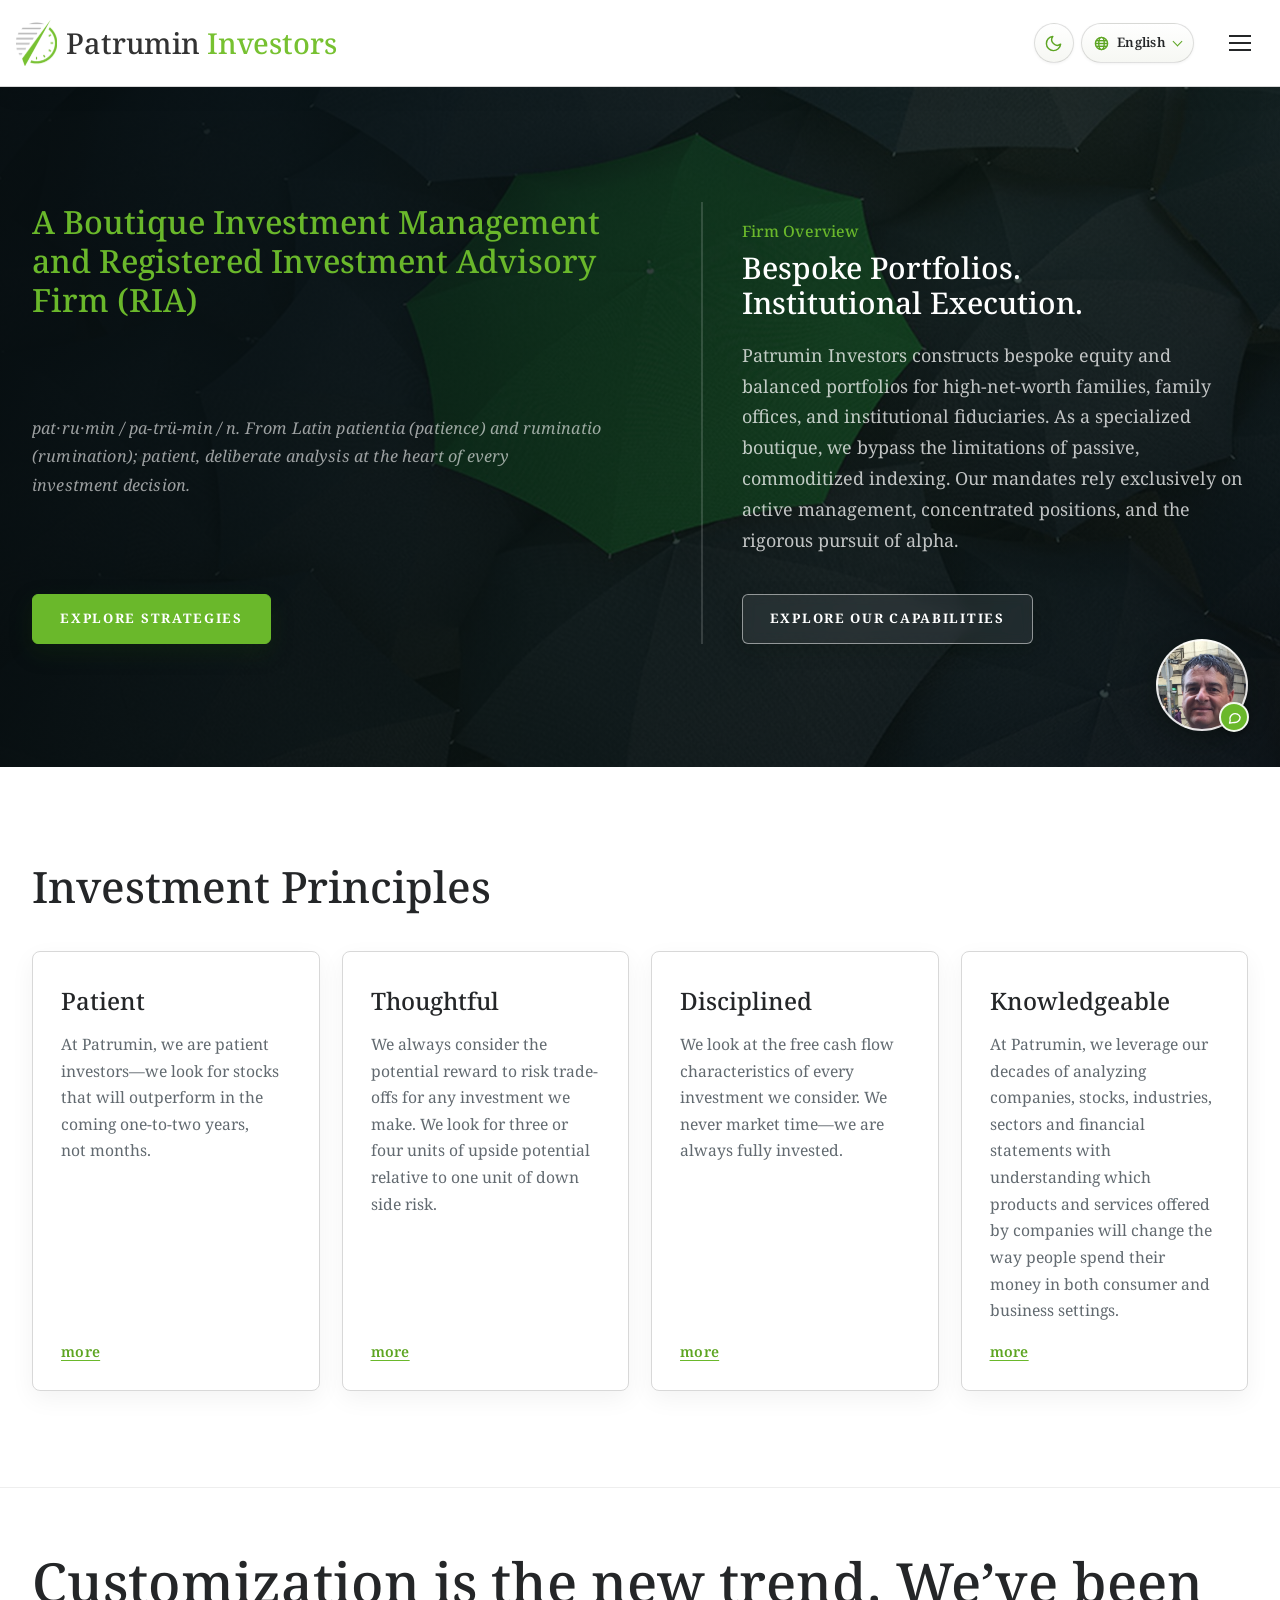
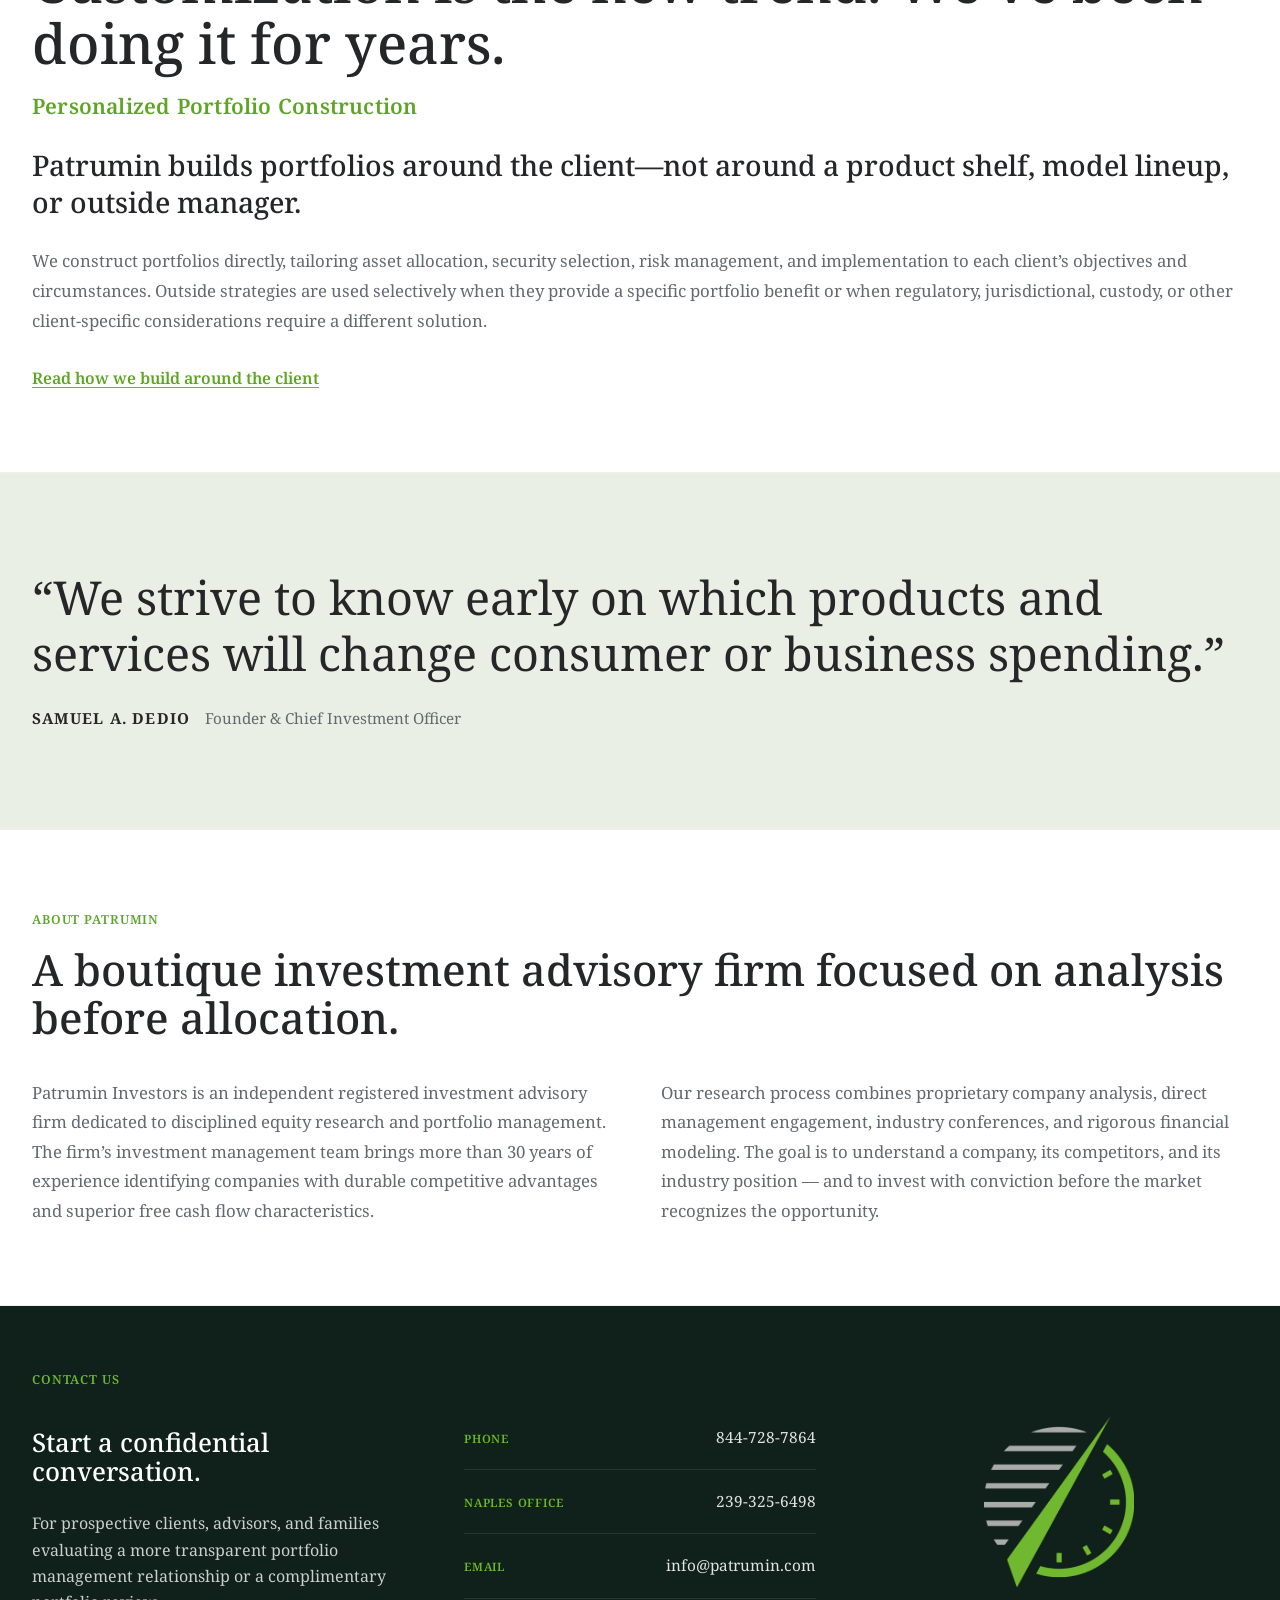
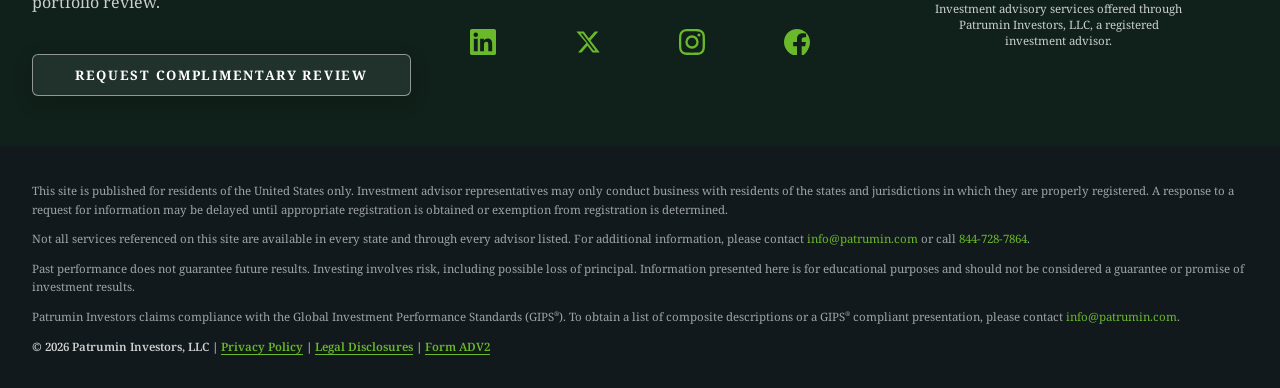
==== commit 915a4a5e: "tweaked visual bugs" ====
--- a/index.html
+++ b/index.html
@@ -5,7 +5,7 @@
 <meta content="width=device-width, initial-scale=1" name="viewport"/>
 <title>Patrumin Investors | Disciplined Equity Portfolio Management</title>
 <meta content="Patrumin Investors is a boutique registered investment advisor focused on disciplined equity portfolio management, fiduciary transparency, and long-term company research." name="description"/>
-<link href="styles.css?v=51" rel="stylesheet"/>
+<link href="styles.css?v=52" rel="stylesheet"/>
 <script>
 /* Theme boot — runs before first paint so there is no flash.
    An explicit choice in localStorage wins; otherwise the OS/browser
@@ -35,7 +35,7 @@
 <span class="nav-toggle__line"></span>
 <span class="nav-toggle__line"></span>
 <span class="nav-toggle__line"></span>
-<span class="sr-only">Menu</span>
+<span class="sr-only" data-i18n="navMenuLabel">Menu</span>
 </button>
 <div class="nav-links" id="site-menu">
 <a data-i18n="navPhilosophy" href="index.html#philosophy">Investment Philosophy</a>
@@ -88,18 +88,18 @@
 <div class="hero__inner">
 <div class="hero__left">
 <h1 class="sr-only" data-i18n="heroTitle" id="hero-title">Patrumin Investors</h1>
-<p class="hero__subgreen">A Boutique Investment Management and Registered Investment Advisory Firm (RIA)</p>
-<p aria-label="Etymology of Patrumin" class="hero-definition">pat&#183;ru&#183;min / pa-tr&#252;-min / n. From Latin <em>patientia</em> (patience) and <em>ruminatio</em> (rumination); patient, deliberate analysis at the heart of every investment decision.</p>
+<p class="hero__subgreen" data-i18n="heroSubgreen">A Boutique Investment Management and Registered Investment Advisory Firm (RIA)</p>
+<p aria-label="Etymology of Patrumin" class="hero-definition" data-i18n="heroEtymology">pat&#183;ru&#183;min / pa-tr&#252;-min / n. From Latin <em>patientia</em> (patience) and <em>ruminatio</em> (rumination); patient, deliberate analysis at the heart of every investment decision.</p>
 <div class="button-row">
-<a class="button button--primary" href="strategies.html">Explore Strategies</a>
+<a class="button button--primary" data-i18n="heroPrimary" href="strategies.html">Explore Strategies</a>
 </div>
 </div>
 <div class="hero__right">
-<p class="eyebrow">Firm Overview</p>
-<h2 class="hero__right-heading">Bespoke Portfolios. Institutional Execution.</h2>
-<p class="hero__right-body">Patrumin Investors constructs bespoke equity and balanced portfolios for high-net-worth families, family offices, and institutional fiduciaries. As a specialized boutique, we bypass the limitations of passive, commoditized indexing. Our mandates rely exclusively on active management, concentrated positions, and the rigorous pursuit of alpha.</p>
+<p class="eyebrow" data-i18n="heroRightEyebrow">Firm Overview</p>
+<h2 class="hero__right-heading" data-i18n="heroRightTitle">Bespoke Portfolios. Institutional Execution.</h2>
+<p class="hero__right-body" data-i18n="heroRightBody">Patrumin Investors constructs bespoke equity and balanced portfolios for high-net-worth families, family offices, and institutional fiduciaries. As a specialized boutique, we bypass the limitations of passive, commoditized indexing. Our mandates rely exclusively on active management, concentrated positions, and the rigorous pursuit of alpha.</p>
 <div class="button-row">
-<a class="button button--secondary" href="capabilities.html">Explore Our Capabilities</a>
+<a class="button button--secondary" data-i18n="heroCapabilitiesCta" href="capabilities.html">Explore Our Capabilities</a>
 </div>
 </div>
 </div>
@@ -149,7 +149,7 @@
 <!-- ── Personalized Portfolio Construction ────────────────────── -->
 <section aria-labelledby="customization-title" class="customization section-padding" id="customization">
 <div class="section-shell" data-i18n-html="customization">
-<h2 class="customization__title" id="customization-title">Customization? We&rsquo;ve been doing that for years.</h2>
+<h2 class="customization__title" id="customization-title">Customization is the new trend. We&rsquo;ve been doing it for years.</h2>
 <p class="customization__sub">Personalized Portfolio Construction</p>
 <p class="customization__lede">Patrumin builds portfolios around the client&mdash;not around a product shelf, model lineup, or outside manager.</p>
 <div class="customization__copy">
@@ -254,7 +254,7 @@
 <div class="gips-modal__box" role="document">
 <button aria-label="Close dialog" class="gips-modal__close" onclick="closeGipsModal()">×</button>
 <p class="card-kicker" id="gips-modal-report-name"></p>
-<h3 id="gips-modal-title">Access GIPS<sup class="reg">®</sup> Composite Report</h3>
+<h3 data-i18n="gipsModalTitle" id="gips-modal-title">Access GIPS<sup class="reg">®</sup> Composite Report</h3>
 <p class="gips-modal__desc" data-i18n="gipsModalDesc">Please provide your contact information. Patrumin Investors maintains a record of all composite report distributions as required under GIPS<sup class="reg">®</sup> standards.</p>
 <form id="gips-download-form" novalidate="">
 <div class="gips-modal__field">
@@ -314,6 +314,6 @@
 </div>
 </div>
 </div>
-<script src="script.js?v=24"></script>
+<script src="script.js?v=26"></script>
 </body>
 </html>
--- a/styles.css
+++ b/styles.css
@@ -3607,3 +3607,51 @@
   background: #15211a;
   border: 1px solid rgba(122, 201, 58, 0.26);
 }
+
+/* ═══════════════════════════════════════════════════════════════════
+   CONTACT BAND — stacked (mobile / narrow) layout
+   Once the three columns sit top-to-bottom, the social row, the mark
+   and its advisory note read badly flush-left, so they centre.
+   ═══════════════════════════════════════════════════════════════════ */
+
+@media (max-width: 1040px) {
+  .contact .contact-actions {
+    width: 100%;
+    max-width: none;
+    justify-self: stretch;
+  }
+
+  .contact .contact-social {
+    max-width: 22rem;
+    margin-left: auto;
+    margin-right: auto;
+    justify-content: space-between;
+    padding-top: 30px;
+  }
+
+  .contact .contact-brand {
+    align-items: center;
+    justify-self: center;
+    max-width: none;
+    text-align: center;
+    padding-top: 8px;
+  }
+
+  .contact .contact-brand__mark {
+    margin-left: auto;
+    margin-right: auto;
+  }
+
+  .contact .contact-brand__note {
+    margin-left: auto;
+    margin-right: auto;
+    max-width: 30rem;
+    text-align: center;
+  }
+}
+
+@media (max-width: 620px) {
+  .contact .contact-social {
+    max-width: 17rem;
+  }
+}
